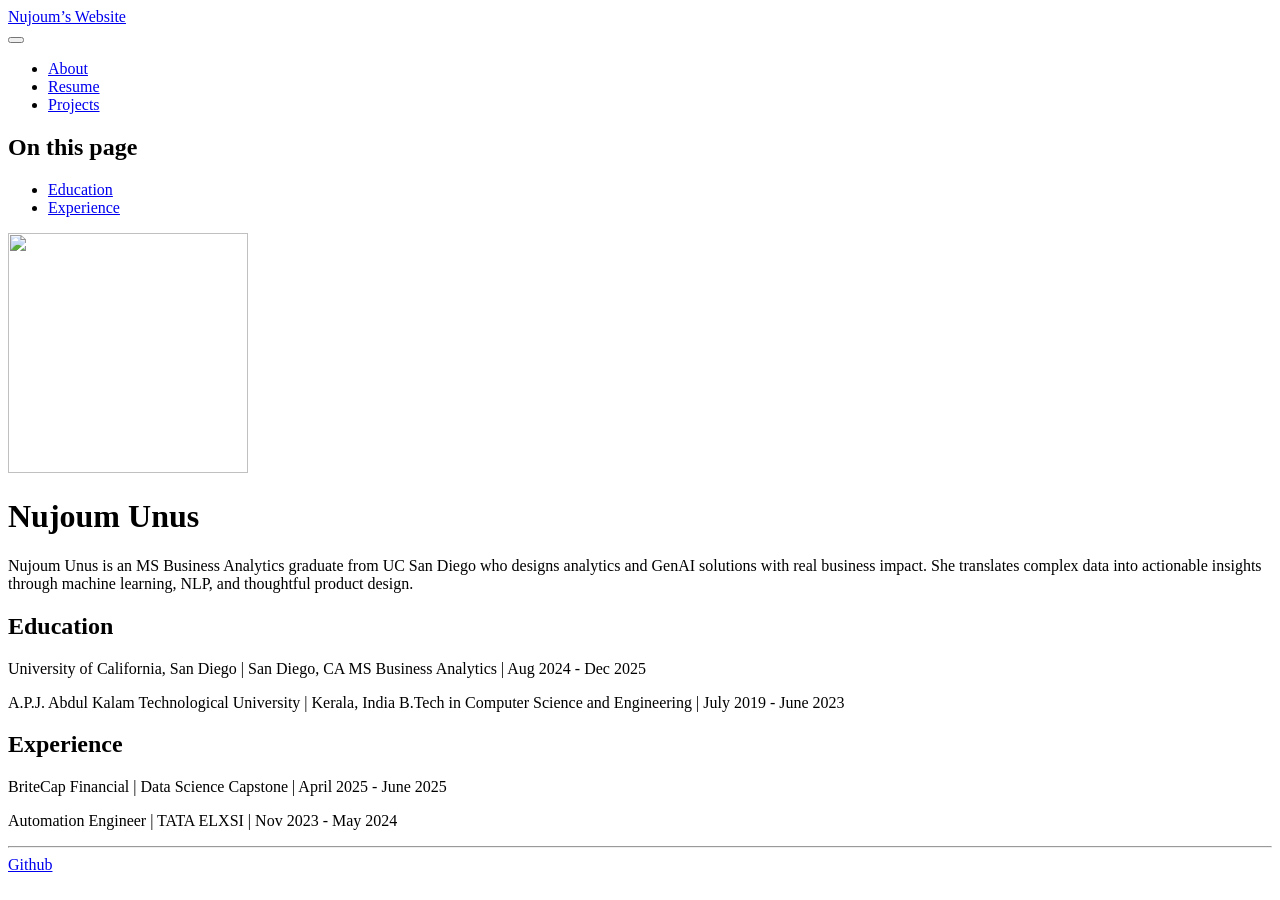
==== docs/index.html @ 7fea79da "push" ====
<!DOCTYPE html>
<html xmlns="http://www.w3.org/1999/xhtml" lang="en" xml:lang="en"><head>

<meta charset="utf-8">
<meta name="generator" content="quarto-1.6.43">

<meta name="viewport" content="width=device-width, initial-scale=1.0, user-scalable=yes">


<title>Nujoum Unus – Nujoum’s Website</title>
<style>
code{white-space: pre-wrap;}
span.smallcaps{font-variant: small-caps;}
div.columns{display: flex; gap: min(4vw, 1.5em);}
div.column{flex: auto; overflow-x: auto;}
div.hanging-indent{margin-left: 1.5em; text-indent: -1.5em;}
ul.task-list{list-style: none;}
ul.task-list li input[type="checkbox"] {
  width: 0.8em;
  margin: 0 0.8em 0.2em -1em; /* quarto-specific, see https://github.com/quarto-dev/quarto-cli/issues/4556 */ 
  vertical-align: middle;
}
</style>


<script src="site_libs/quarto-nav/quarto-nav.js"></script>
<script src="site_libs/quarto-nav/headroom.min.js"></script>
<script src="site_libs/clipboard/clipboard.min.js"></script>
<script src="site_libs/quarto-search/autocomplete.umd.js"></script>
<script src="site_libs/quarto-search/fuse.min.js"></script>
<script src="site_libs/quarto-search/quarto-search.js"></script>
<meta name="quarto:offset" content="./">
<script src="site_libs/quarto-html/quarto.js"></script>
<script src="site_libs/quarto-html/popper.min.js"></script>
<script src="site_libs/quarto-html/tippy.umd.min.js"></script>
<link href="site_libs/quarto-html/tippy.css" rel="stylesheet">
<link href="site_libs/quarto-html/quarto-syntax-highlighting-d4d76bf8491c20bad77d141916dc28e1.css" rel="stylesheet" id="quarto-text-highlighting-styles">
<script src="site_libs/bootstrap/bootstrap.min.js"></script>
<link href="site_libs/bootstrap/bootstrap-icons.css" rel="stylesheet">
<link href="site_libs/bootstrap/bootstrap-6bd9cfa162949bde0a231f530c97869d.min.css" rel="stylesheet" append-hash="true" id="quarto-bootstrap" data-mode="light">
<script id="quarto-search-options" type="application/json">{
  "location": "navbar",
  "copy-button": false,
  "collapse-after": 3,
  "panel-placement": "end",
  "type": "overlay",
  "limit": 50,
  "keyboard-shortcut": [
    "f",
    "/",
    "s"
  ],
  "show-item-context": false,
  "language": {
    "search-no-results-text": "No results",
    "search-matching-documents-text": "matching documents",
    "search-copy-link-title": "Copy link to search",
    "search-hide-matches-text": "Hide additional matches",
    "search-more-match-text": "more match in this document",
    "search-more-matches-text": "more matches in this document",
    "search-clear-button-title": "Clear",
    "search-text-placeholder": "",
    "search-detached-cancel-button-title": "Cancel",
    "search-submit-button-title": "Submit",
    "search-label": "Search"
  }
}</script>


<link rel="stylesheet" href="styles.css">
</head>

<body class="nav-fixed">

<div id="quarto-search-results"></div>
  <header id="quarto-header" class="headroom fixed-top">
    <nav class="navbar navbar-expand-lg " data-bs-theme="dark">
      <div class="navbar-container container-fluid">
      <div class="navbar-brand-container mx-auto">
    <a class="navbar-brand" href="./index.html">
    <span class="navbar-title">Nujoum’s Website</span>
    </a>
  </div>
            <div id="quarto-search" class="" title="Search"></div>
          <button class="navbar-toggler" type="button" data-bs-toggle="collapse" data-bs-target="#navbarCollapse" aria-controls="navbarCollapse" role="menu" aria-expanded="false" aria-label="Toggle navigation" onclick="if (window.quartoToggleHeadroom) { window.quartoToggleHeadroom(); }">
  <span class="navbar-toggler-icon"></span>
</button>
          <div class="collapse navbar-collapse" id="navbarCollapse">
            <ul class="navbar-nav navbar-nav-scroll me-auto">
  <li class="nav-item">
    <a class="nav-link active" href="./index.html" aria-current="page"> 
<span class="menu-text">About</span></a>
  </li>  
  <li class="nav-item">
    <a class="nav-link" href="./resume.html"> 
<span class="menu-text">Resume</span></a>
  </li>  
  <li class="nav-item">
    <a class="nav-link" href="./projects.html"> 
<span class="menu-text">Projects</span></a>
  </li>  
</ul>
          </div> <!-- /navcollapse -->
            <div class="quarto-navbar-tools">
</div>
      </div> <!-- /container-fluid -->
    </nav>
</header>
<!-- content -->
<div id="quarto-content" class="quarto-container page-columns page-rows-contents page-layout-article page-navbar">
<!-- sidebar -->
<!-- margin-sidebar -->
    <div id="quarto-margin-sidebar" class="sidebar margin-sidebar">
        <nav id="TOC" role="doc-toc" class="toc-active">
    <h2 id="toc-title">On this page</h2>
  <ul>
  <li><a href="#education" id="toc-education" class="nav-link active" data-scroll-target="#education">Education</a></li>
  <li><a href="#experience" id="toc-experience" class="nav-link" data-scroll-target="#experience">Experience</a></li>
  </ul>
</nav>
    </div>
<!-- main -->
<div class="quarto-about-jolla">
  <img src="images/Nujoum Unus.jpg" class="about-image
  round " style="height: 15em; width: 15em;">
 <header id="title-block-header" class="quarto-title-block default">
<div class="quarto-title">
<h1 class="title">Nujoum Unus</h1>
</div>
<div class="quarto-title-meta">
  </div>
</header><main class="content" id="quarto-document-content">

<p>Nujoum Unus is an MS Business Analytics graduate from UC San Diego who designs analytics and GenAI solutions with real business impact. She translates complex data into actionable insights through machine learning, NLP, and thoughtful product design.</p>
<section id="education" class="level2">
<h2 data-anchor-id="education">Education</h2>
<p>University of California, San Diego | San Diego, CA MS Business Analytics | Aug 2024 - Dec 2025</p>
<p>A.P.J. Abdul Kalam Technological University | Kerala, India B.Tech in Computer Science and Engineering | July 2019 - June 2023</p>
</section>
<section id="experience" class="level2">
<h2 data-anchor-id="experience">Experience</h2>
<p>BriteCap Financial | Data Science Capstone | April 2025 - June 2025</p>
<p>Automation Engineer | TATA ELXSI | Nov 2023 - May 2024</p>


</section>
</main> 
  <hr class="about-sep">
   <div class="about-links">
  <a href="https://github.com/Nujoum" class="about-link" rel="" target="">
    <i class="bi bi-github"></i>
     <span class="about-link-text">Github</span>
  </a>
  <a href="mailto:nujoumunus@gmail.com" class="about-link" rel="" target="">
    <i class="bi bi-envelope"></i>
     <span class="about-link-text"></span>
  </a>
  <a href="https://www.linkedin.com/in/nujoum-unus/" class="about-link" rel="" target="">
    <i class="bi bi-linkedin"></i>
     <span class="about-link-text"></span>
  </a>
</div>
</div>
 <!-- /main -->
<script id="quarto-html-after-body" type="application/javascript">
window.document.addEventListener("DOMContentLoaded", function (event) {
  const toggleBodyColorMode = (bsSheetEl) => {
    const mode = bsSheetEl.getAttribute("data-mode");
    const bodyEl = window.document.querySelector("body");
    if (mode === "dark") {
      bodyEl.classList.add("quarto-dark");
      bodyEl.classList.remove("quarto-light");
    } else {
      bodyEl.classList.add("quarto-light");
      bodyEl.classList.remove("quarto-dark");
    }
  }
  const toggleBodyColorPrimary = () => {
    const bsSheetEl = window.document.querySelector("link#quarto-bootstrap");
    if (bsSheetEl) {
      toggleBodyColorMode(bsSheetEl);
    }
  }
  toggleBodyColorPrimary();  
  const isCodeAnnotation = (el) => {
    for (const clz of el.classList) {
      if (clz.startsWith('code-annotation-')) {                     
        return true;
      }
    }
    return false;
  }
  const onCopySuccess = function(e) {
    // button target
    const button = e.trigger;
    // don't keep focus
    button.blur();
    // flash "checked"
    button.classList.add('code-copy-button-checked');
    var currentTitle = button.getAttribute("title");
    button.setAttribute("title", "Copied!");
    let tooltip;
    if (window.bootstrap) {
      button.setAttribute("data-bs-toggle", "tooltip");
      button.setAttribute("data-bs-placement", "left");
      button.setAttribute("data-bs-title", "Copied!");
      tooltip = new bootstrap.Tooltip(button, 
        { trigger: "manual", 
          customClass: "code-copy-button-tooltip",
          offset: [0, -8]});
      tooltip.show();    
    }
    setTimeout(function() {
      if (tooltip) {
        tooltip.hide();
        button.removeAttribute("data-bs-title");
        button.removeAttribute("data-bs-toggle");
        button.removeAttribute("data-bs-placement");
      }
      button.setAttribute("title", currentTitle);
      button.classList.remove('code-copy-button-checked');
    }, 1000);
    // clear code selection
    e.clearSelection();
  }
  const getTextToCopy = function(trigger) {
      const codeEl = trigger.previousElementSibling.cloneNode(true);
      for (const childEl of codeEl.children) {
        if (isCodeAnnotation(childEl)) {
          childEl.remove();
        }
      }
      return codeEl.innerText;
  }
  const clipboard = new window.ClipboardJS('.code-copy-button:not([data-in-quarto-modal])', {
    text: getTextToCopy
  });
  clipboard.on('success', onCopySuccess);
  if (window.document.getElementById('quarto-embedded-source-code-modal')) {
    const clipboardModal = new window.ClipboardJS('.code-copy-button[data-in-quarto-modal]', {
      text: getTextToCopy,
      container: window.document.getElementById('quarto-embedded-source-code-modal')
    });
    clipboardModal.on('success', onCopySuccess);
  }
    var localhostRegex = new RegExp(/^(?:http|https):\/\/localhost\:?[0-9]*\//);
    var mailtoRegex = new RegExp(/^mailto:/);
      var filterRegex = new RegExp('/' + window.location.host + '/');
    var isInternal = (href) => {
        return filterRegex.test(href) || localhostRegex.test(href) || mailtoRegex.test(href);
    }
    // Inspect non-navigation links and adorn them if external
 	var links = window.document.querySelectorAll('a[href]:not(.nav-link):not(.navbar-brand):not(.toc-action):not(.sidebar-link):not(.sidebar-item-toggle):not(.pagination-link):not(.no-external):not([aria-hidden]):not(.dropdown-item):not(.quarto-navigation-tool):not(.about-link)');
    for (var i=0; i<links.length; i++) {
      const link = links[i];
      if (!isInternal(link.href)) {
        // undo the damage that might have been done by quarto-nav.js in the case of
        // links that we want to consider external
        if (link.dataset.originalHref !== undefined) {
          link.href = link.dataset.originalHref;
        }
      }
    }
  function tippyHover(el, contentFn, onTriggerFn, onUntriggerFn) {
    const config = {
      allowHTML: true,
      maxWidth: 500,
      delay: 100,
      arrow: false,
      appendTo: function(el) {
          return el.parentElement;
      },
      interactive: true,
      interactiveBorder: 10,
      theme: 'quarto',
      placement: 'bottom-start',
    };
    if (contentFn) {
      config.content = contentFn;
    }
    if (onTriggerFn) {
      config.onTrigger = onTriggerFn;
    }
    if (onUntriggerFn) {
      config.onUntrigger = onUntriggerFn;
    }
    window.tippy(el, config); 
  }
  const noterefs = window.document.querySelectorAll('a[role="doc-noteref"]');
  for (var i=0; i<noterefs.length; i++) {
    const ref = noterefs[i];
    tippyHover(ref, function() {
      // use id or data attribute instead here
      let href = ref.getAttribute('data-footnote-href') || ref.getAttribute('href');
      try { href = new URL(href).hash; } catch {}
      const id = href.replace(/^#\/?/, "");
      const note = window.document.getElementById(id);
      if (note) {
        return note.innerHTML;
      } else {
        return "";
      }
    });
  }
  const xrefs = window.document.querySelectorAll('a.quarto-xref');
  const processXRef = (id, note) => {
    // Strip column container classes
    const stripColumnClz = (el) => {
      el.classList.remove("page-full", "page-columns");
      if (el.children) {
        for (const child of el.children) {
          stripColumnClz(child);
        }
      }
    }
    stripColumnClz(note)
    if (id === null || id.startsWith('sec-')) {
      // Special case sections, only their first couple elements
      const container = document.createElement("div");
      if (note.children && note.children.length > 2) {
        container.appendChild(note.children[0].cloneNode(true));
        for (let i = 1; i < note.children.length; i++) {
          const child = note.children[i];
          if (child.tagName === "P" && child.innerText === "") {
            continue;
          } else {
            container.appendChild(child.cloneNode(true));
            break;
          }
        }
        if (window.Quarto?.typesetMath) {
          window.Quarto.typesetMath(container);
        }
        return container.innerHTML
      } else {
        if (window.Quarto?.typesetMath) {
          window.Quarto.typesetMath(note);
        }
        return note.innerHTML;
      }
    } else {
      // Remove any anchor links if they are present
      const anchorLink = note.querySelector('a.anchorjs-link');
      if (anchorLink) {
        anchorLink.remove();
      }
      if (window.Quarto?.typesetMath) {
        window.Quarto.typesetMath(note);
      }
      if (note.classList.contains("callout")) {
        return note.outerHTML;
      } else {
        return note.innerHTML;
      }
    }
  }
  for (var i=0; i<xrefs.length; i++) {
    const xref = xrefs[i];
    tippyHover(xref, undefined, function(instance) {
      instance.disable();
      let url = xref.getAttribute('href');
      let hash = undefined; 
      if (url.startsWith('#')) {
        hash = url;
      } else {
        try { hash = new URL(url).hash; } catch {}
      }
      if (hash) {
        const id = hash.replace(/^#\/?/, "");
        const note = window.document.getElementById(id);
        if (note !== null) {
          try {
            const html = processXRef(id, note.cloneNode(true));
            instance.setContent(html);
          } finally {
            instance.enable();
            instance.show();
          }
        } else {
          // See if we can fetch this
          fetch(url.split('#')[0])
          .then(res => res.text())
          .then(html => {
            const parser = new DOMParser();
            const htmlDoc = parser.parseFromString(html, "text/html");
            const note = htmlDoc.getElementById(id);
            if (note !== null) {
              const html = processXRef(id, note);
              instance.setContent(html);
            } 
          }).finally(() => {
            instance.enable();
            instance.show();
          });
        }
      } else {
        // See if we can fetch a full url (with no hash to target)
        // This is a special case and we should probably do some content thinning / targeting
        fetch(url)
        .then(res => res.text())
        .then(html => {
          const parser = new DOMParser();
          const htmlDoc = parser.parseFromString(html, "text/html");
          const note = htmlDoc.querySelector('main.content');
          if (note !== null) {
            // This should only happen for chapter cross references
            // (since there is no id in the URL)
            // remove the first header
            if (note.children.length > 0 && note.children[0].tagName === "HEADER") {
              note.children[0].remove();
            }
            const html = processXRef(null, note);
            instance.setContent(html);
          } 
        }).finally(() => {
          instance.enable();
          instance.show();
        });
      }
    }, function(instance) {
    });
  }
      let selectedAnnoteEl;
      const selectorForAnnotation = ( cell, annotation) => {
        let cellAttr = 'data-code-cell="' + cell + '"';
        let lineAttr = 'data-code-annotation="' +  annotation + '"';
        const selector = 'span[' + cellAttr + '][' + lineAttr + ']';
        return selector;
      }
      const selectCodeLines = (annoteEl) => {
        const doc = window.document;
        const targetCell = annoteEl.getAttribute("data-target-cell");
        const targetAnnotation = annoteEl.getAttribute("data-target-annotation");
        const annoteSpan = window.document.querySelector(selectorForAnnotation(targetCell, targetAnnotation));
        const lines = annoteSpan.getAttribute("data-code-lines").split(",");
        const lineIds = lines.map((line) => {
          return targetCell + "-" + line;
        })
        let top = null;
        let height = null;
        let parent = null;
        if (lineIds.length > 0) {
            //compute the position of the single el (top and bottom and make a div)
            const el = window.document.getElementById(lineIds[0]);
            top = el.offsetTop;
            height = el.offsetHeight;
            parent = el.parentElement.parentElement;
          if (lineIds.length > 1) {
            const lastEl = window.document.getElementById(lineIds[lineIds.length - 1]);
            const bottom = lastEl.offsetTop + lastEl.offsetHeight;
            height = bottom - top;
          }
          if (top !== null && height !== null && parent !== null) {
            // cook up a div (if necessary) and position it 
            let div = window.document.getElementById("code-annotation-line-highlight");
            if (div === null) {
              div = window.document.createElement("div");
              div.setAttribute("id", "code-annotation-line-highlight");
              div.style.position = 'absolute';
              parent.appendChild(div);
            }
            div.style.top = top - 2 + "px";
            div.style.height = height + 4 + "px";
            div.style.left = 0;
            let gutterDiv = window.document.getElementById("code-annotation-line-highlight-gutter");
            if (gutterDiv === null) {
              gutterDiv = window.document.createElement("div");
              gutterDiv.setAttribute("id", "code-annotation-line-highlight-gutter");
              gutterDiv.style.position = 'absolute';
              const codeCell = window.document.getElementById(targetCell);
              const gutter = codeCell.querySelector('.code-annotation-gutter');
              gutter.appendChild(gutterDiv);
            }
            gutterDiv.style.top = top - 2 + "px";
            gutterDiv.style.height = height + 4 + "px";
          }
          selectedAnnoteEl = annoteEl;
        }
      };
      const unselectCodeLines = () => {
        const elementsIds = ["code-annotation-line-highlight", "code-annotation-line-highlight-gutter"];
        elementsIds.forEach((elId) => {
          const div = window.document.getElementById(elId);
          if (div) {
            div.remove();
          }
        });
        selectedAnnoteEl = undefined;
      };
        // Handle positioning of the toggle
    window.addEventListener(
      "resize",
      throttle(() => {
        elRect = undefined;
        if (selectedAnnoteEl) {
          selectCodeLines(selectedAnnoteEl);
        }
      }, 10)
    );
    function throttle(fn, ms) {
    let throttle = false;
    let timer;
      return (...args) => {
        if(!throttle) { // first call gets through
            fn.apply(this, args);
            throttle = true;
        } else { // all the others get throttled
            if(timer) clearTimeout(timer); // cancel #2
            timer = setTimeout(() => {
              fn.apply(this, args);
              timer = throttle = false;
            }, ms);
        }
      };
    }
      // Attach click handler to the DT
      const annoteDls = window.document.querySelectorAll('dt[data-target-cell]');
      for (const annoteDlNode of annoteDls) {
        annoteDlNode.addEventListener('click', (event) => {
          const clickedEl = event.target;
          if (clickedEl !== selectedAnnoteEl) {
            unselectCodeLines();
            const activeEl = window.document.querySelector('dt[data-target-cell].code-annotation-active');
            if (activeEl) {
              activeEl.classList.remove('code-annotation-active');
            }
            selectCodeLines(clickedEl);
            clickedEl.classList.add('code-annotation-active');
          } else {
            // Unselect the line
            unselectCodeLines();
            clickedEl.classList.remove('code-annotation-active');
          }
        });
      }
  const findCites = (el) => {
    const parentEl = el.parentElement;
    if (parentEl) {
      const cites = parentEl.dataset.cites;
      if (cites) {
        return {
          el,
          cites: cites.split(' ')
        };
      } else {
        return findCites(el.parentElement)
      }
    } else {
      return undefined;
    }
  };
  var bibliorefs = window.document.querySelectorAll('a[role="doc-biblioref"]');
  for (var i=0; i<bibliorefs.length; i++) {
    const ref = bibliorefs[i];
    const citeInfo = findCites(ref);
    if (citeInfo) {
      tippyHover(citeInfo.el, function() {
        var popup = window.document.createElement('div');
        citeInfo.cites.forEach(function(cite) {
          var citeDiv = window.document.createElement('div');
          citeDiv.classList.add('hanging-indent');
          citeDiv.classList.add('csl-entry');
          var biblioDiv = window.document.getElementById('ref-' + cite);
          if (biblioDiv) {
            citeDiv.innerHTML = biblioDiv.innerHTML;
          }
          popup.appendChild(citeDiv);
        });
        return popup.innerHTML;
      });
    }
  }
});
</script>
</div> <!-- /content -->




</body></html>
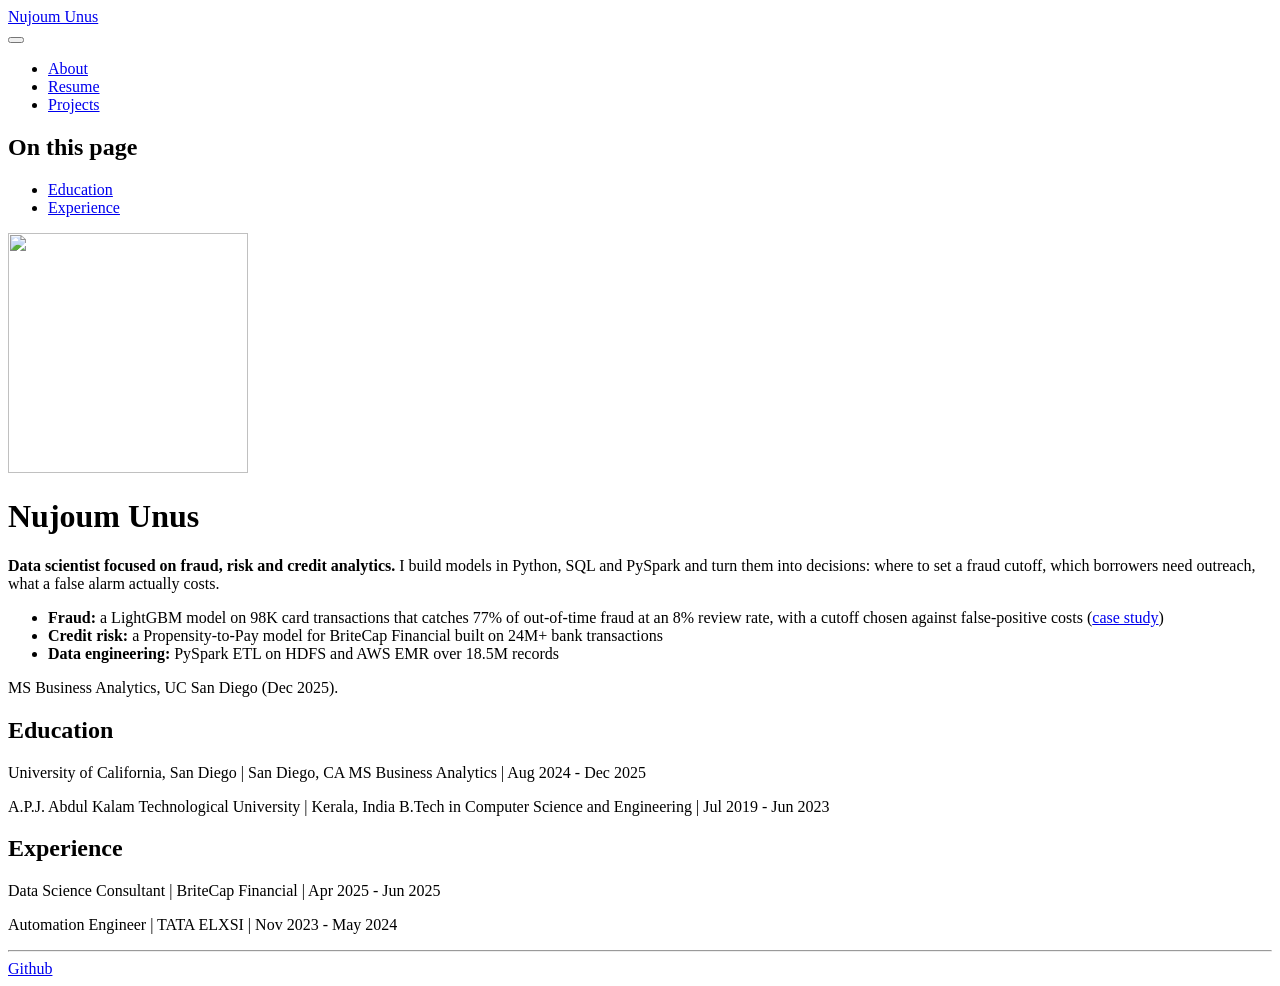
==== commit 9c324c52: "Feature fraud case study, refocus homepage on fraud and risk analytics, update resume" ====
--- a/docs/index.html
+++ b/docs/index.html
@@ -7,7 +7,7 @@
 <meta name="viewport" content="width=device-width, initial-scale=1.0, user-scalable=yes">
 
 
-<title>Nujoum Unus – Nujoum’s Website</title>
+<title>Nujoum Unus</title>
 <style>
 code{white-space: pre-wrap;}
 span.smallcaps{font-variant: small-caps;}
@@ -78,7 +78,7 @@
       <div class="navbar-container container-fluid">
       <div class="navbar-brand-container mx-auto">
     <a class="navbar-brand" href="./index.html">
-    <span class="navbar-title">Nujoum’s Website</span>
+    <span class="navbar-title">Nujoum Unus</span>
     </a>
   </div>
             <div id="quarto-search" class="" title="Search"></div>
@@ -131,15 +131,21 @@
   </div>
 </header><main class="content" id="quarto-document-content">
 
-<p>Nujoum Unus is an MS Business Analytics graduate from UC San Diego who designs analytics and GenAI solutions with real business impact. She translates complex data into actionable insights through machine learning, NLP, and thoughtful product design.</p>
+<p><strong>Data scientist focused on fraud, risk and credit analytics.</strong> I build models in Python, SQL and PySpark and turn them into decisions: where to set a fraud cutoff, which borrowers need outreach, what a false alarm actually costs.</p>
+<ul>
+<li><strong>Fraud:</strong> a LightGBM model on 98K card transactions that catches 77% of out-of-time fraud at an 8% review rate, with a cutoff chosen against false-positive costs (<a href="./projects/featured/card-fraud/index.html">case study</a>)</li>
+<li><strong>Credit risk:</strong> a Propensity-to-Pay model for BriteCap Financial built on 24M+ bank transactions</li>
+<li><strong>Data engineering:</strong> PySpark ETL on HDFS and AWS EMR over 18.5M records</li>
+</ul>
+<p>MS Business Analytics, UC San Diego (Dec 2025).</p>
 <section id="education" class="level2">
 <h2 data-anchor-id="education">Education</h2>
 <p>University of California, San Diego | San Diego, CA MS Business Analytics | Aug 2024 - Dec 2025</p>
-<p>A.P.J. Abdul Kalam Technological University | Kerala, India B.Tech in Computer Science and Engineering | July 2019 - June 2023</p>
+<p>A.P.J. Abdul Kalam Technological University | Kerala, India B.Tech in Computer Science and Engineering | Jul 2019 - Jun 2023</p>
 </section>
 <section id="experience" class="level2">
 <h2 data-anchor-id="experience">Experience</h2>
-<p>BriteCap Financial | Data Science Capstone | April 2025 - June 2025</p>
+<p>Data Science Consultant | BriteCap Financial | Apr 2025 - Jun 2025</p>
 <p>Automation Engineer | TATA ELXSI | Nov 2023 - May 2024</p>
 
 
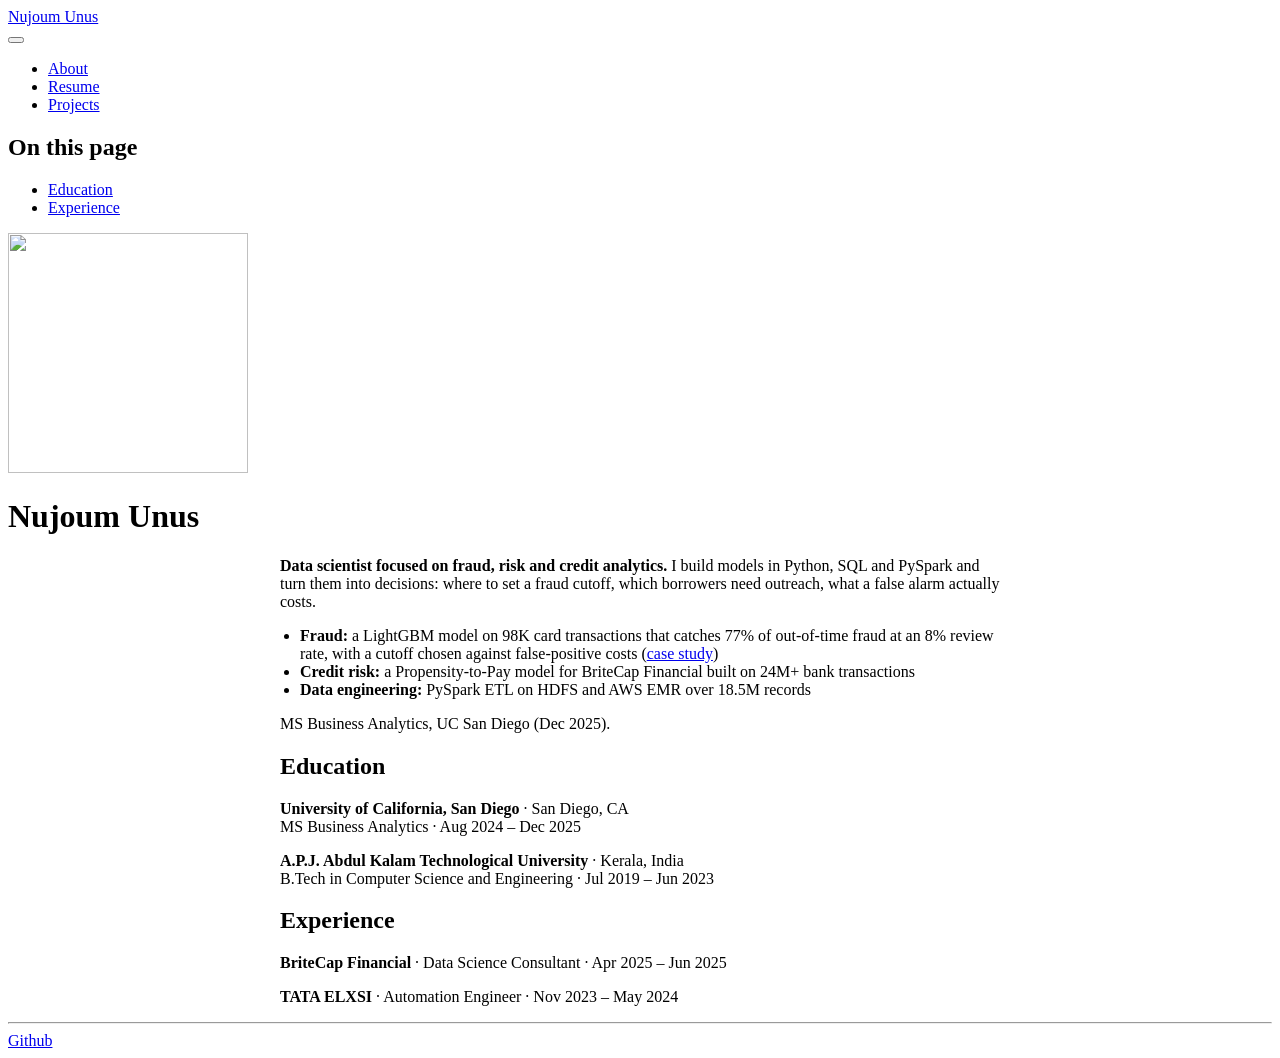
==== commit 0b27f162: "Left-align homepage text and bullets; tidy education and experience lines" ====
--- a/docs/index.html
+++ b/docs/index.html
@@ -140,13 +140,15 @@
 <p>MS Business Analytics, UC San Diego (Dec 2025).</p>
 <section id="education" class="level2">
 <h2 data-anchor-id="education">Education</h2>
-<p>University of California, San Diego | San Diego, CA MS Business Analytics | Aug 2024 - Dec 2025</p>
-<p>A.P.J. Abdul Kalam Technological University | Kerala, India B.Tech in Computer Science and Engineering | Jul 2019 - Jun 2023</p>
+<p><strong>University of California, San Diego</strong> · San Diego, CA<br>
+MS Business Analytics · Aug 2024 – Dec 2025</p>
+<p><strong>A.P.J. Abdul Kalam Technological University</strong> · Kerala, India<br>
+B.Tech in Computer Science and Engineering · Jul 2019 – Jun 2023</p>
 </section>
 <section id="experience" class="level2">
 <h2 data-anchor-id="experience">Experience</h2>
-<p>Data Science Consultant | BriteCap Financial | Apr 2025 - Jun 2025</p>
-<p>Automation Engineer | TATA ELXSI | Nov 2023 - May 2024</p>
+<p><strong>BriteCap Financial</strong> · Data Science Consultant · Apr 2025 – Jun 2025</p>
+<p><strong>TATA ELXSI</strong> · Automation Engineer · Nov 2023 – May 2024</p>
 
 
 </section>
--- a/docs/styles.css
+++ b/docs/styles.css
@@ -0,0 +1,12 @@
+/* css styles */
+
+/* Homepage (jolla template): keep photo and links centered, but left-align the body text and bullets */
+.quarto-about-jolla main.content {
+  text-align: left;
+  max-width: 720px;
+  margin-left: auto;
+  margin-right: auto;
+}
+.quarto-about-jolla main.content ul {
+  padding-left: 1.25rem;
+}
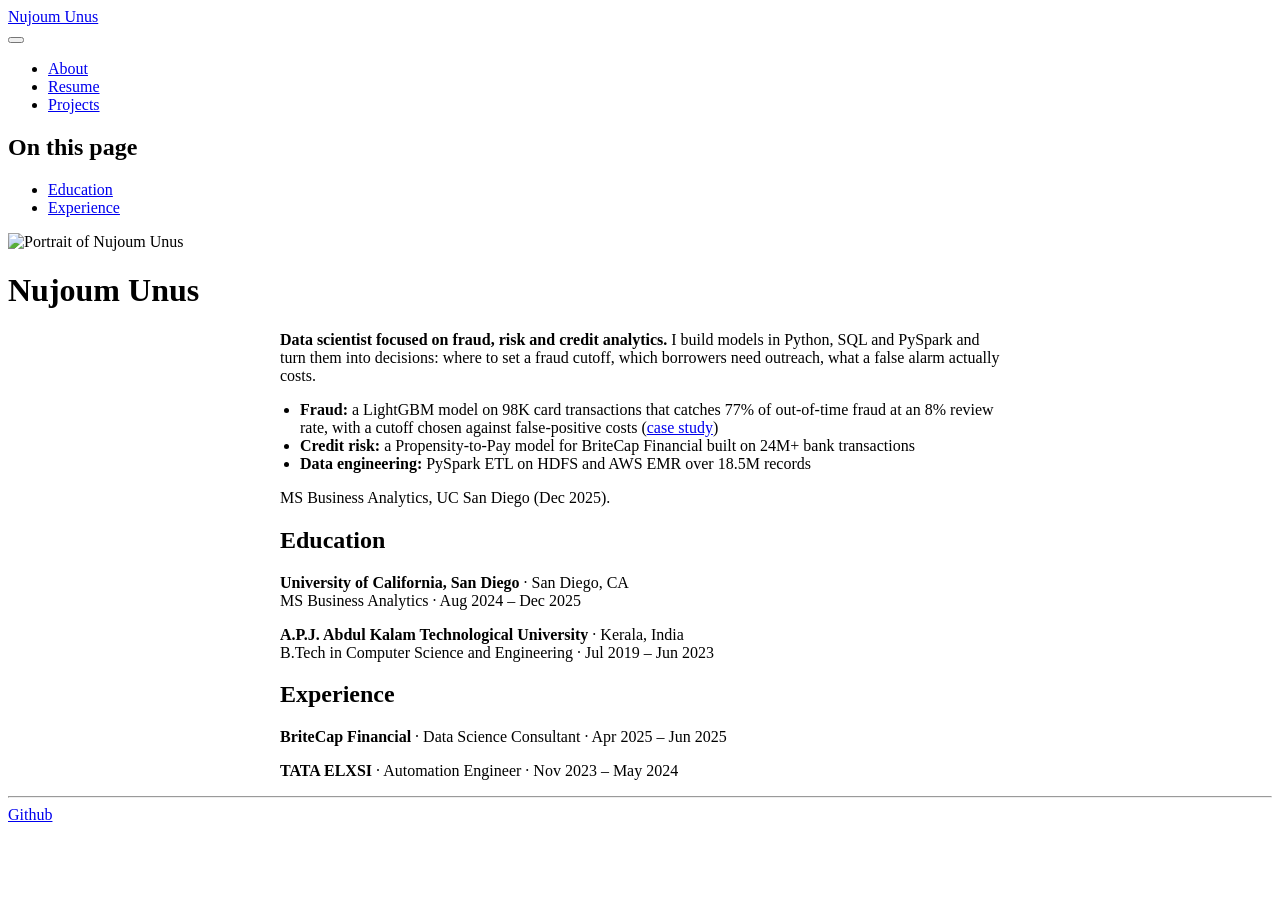
==== commit a855418a: "Accessibility pass (Vercel Web Interface Guidelines): alt text, skip link, theme-color, Title Case h" ====
--- a/docs/index.html
+++ b/docs/index.html
@@ -65,6 +65,7 @@
     "search-label": "Search"
   }
 }</script>
+<meta name="theme-color" content="#ffffff">
 
 
 <link rel="stylesheet" href="styles.css">
@@ -121,7 +122,7 @@
     </div>
 <!-- main -->
 <div class="quarto-about-jolla">
-  <img src="images/Nujoum Unus.jpg" class="about-image
+  <img src="images/Nujoum Unus.jpg" alt="Portrait of Nujoum Unus" class="about-image
   round " style="height: 15em; width: 15em;">
  <header id="title-block-header" class="quarto-title-block default">
 <div class="quarto-title">
@@ -130,6 +131,7 @@
 <div class="quarto-title-meta">
   </div>
 </header><main class="content" id="quarto-document-content">
+<a class="skip-link" href="#quarto-document-content">Skip to main content</a>
 
 <p><strong>Data scientist focused on fraud, risk and credit analytics.</strong> I build models in Python, SQL and PySpark and turn them into decisions: where to set a fraud cutoff, which borrowers need outreach, what a false alarm actually costs.</p>
 <ul>
--- a/docs/styles.css
+++ b/docs/styles.css
@@ -10,3 +10,23 @@
 .quarto-about-jolla main.content ul {
   padding-left: 1.25rem;
 }
+
+/* Skip link: hidden until focused with the keyboard */
+.skip-link {
+  position: absolute;
+  left: 1rem;
+  top: -3rem;
+  z-index: 2000;
+  padding: 0.5rem 0.75rem;
+  background: #ffffff;
+  color: #000000;
+}
+.skip-link:focus-visible {
+  top: 1rem;
+}
+
+/* Avoid widows in headings; keep anchored headings clear of the sticky navbar */
+h1, h2, h3 {
+  text-wrap: balance;
+  scroll-margin-top: 4.5rem;
+}
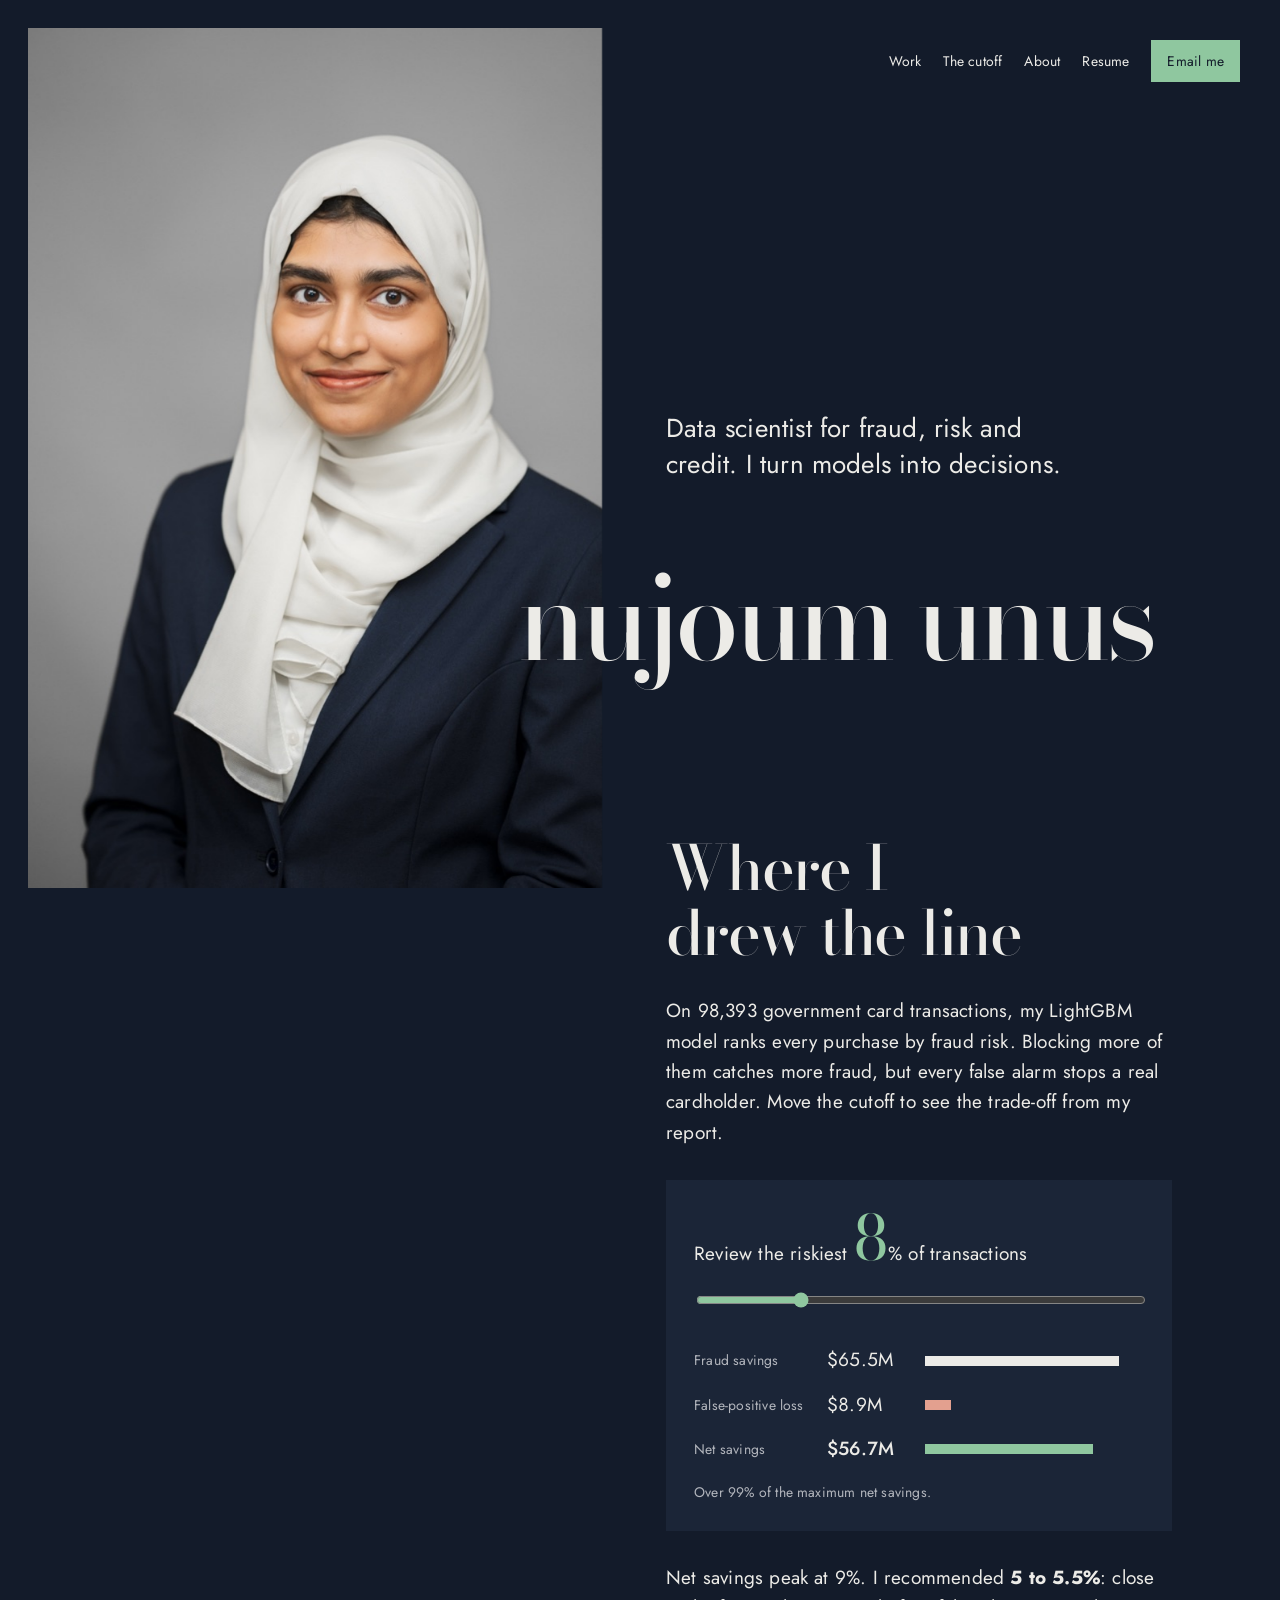
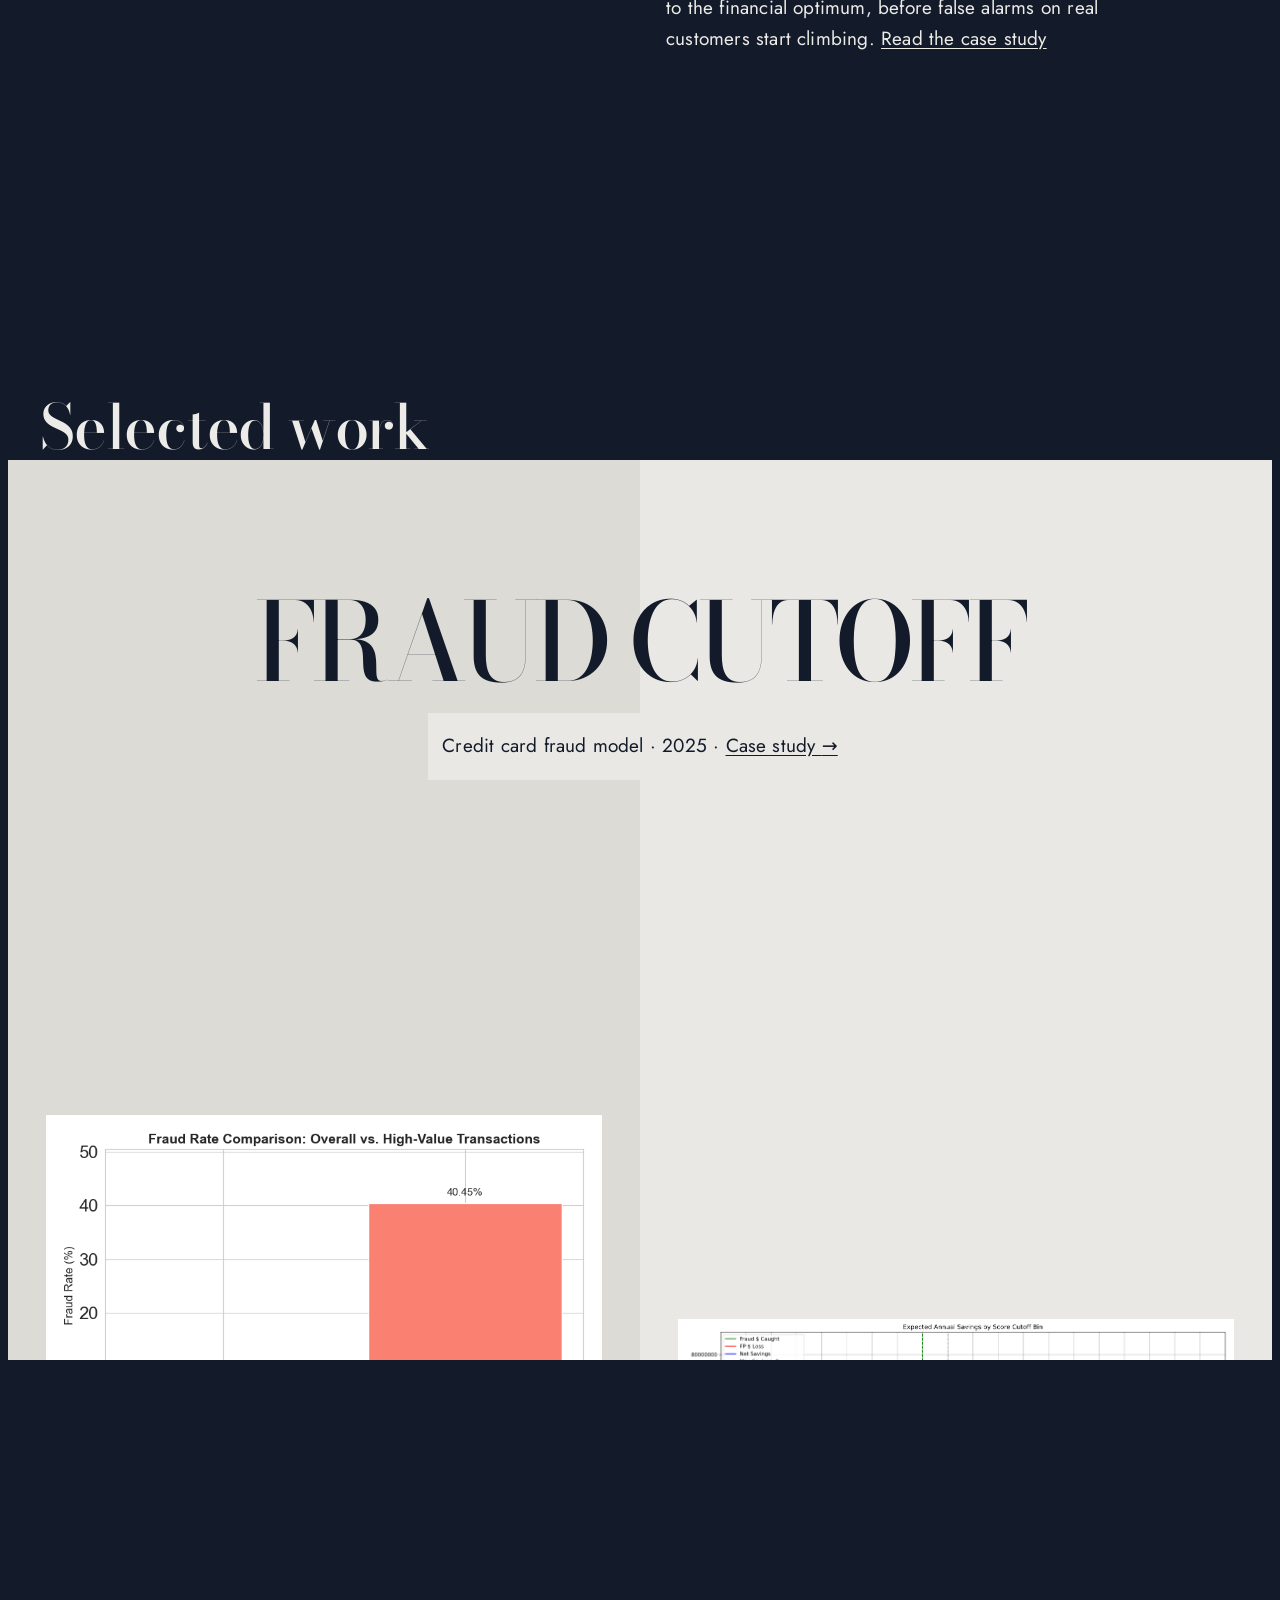
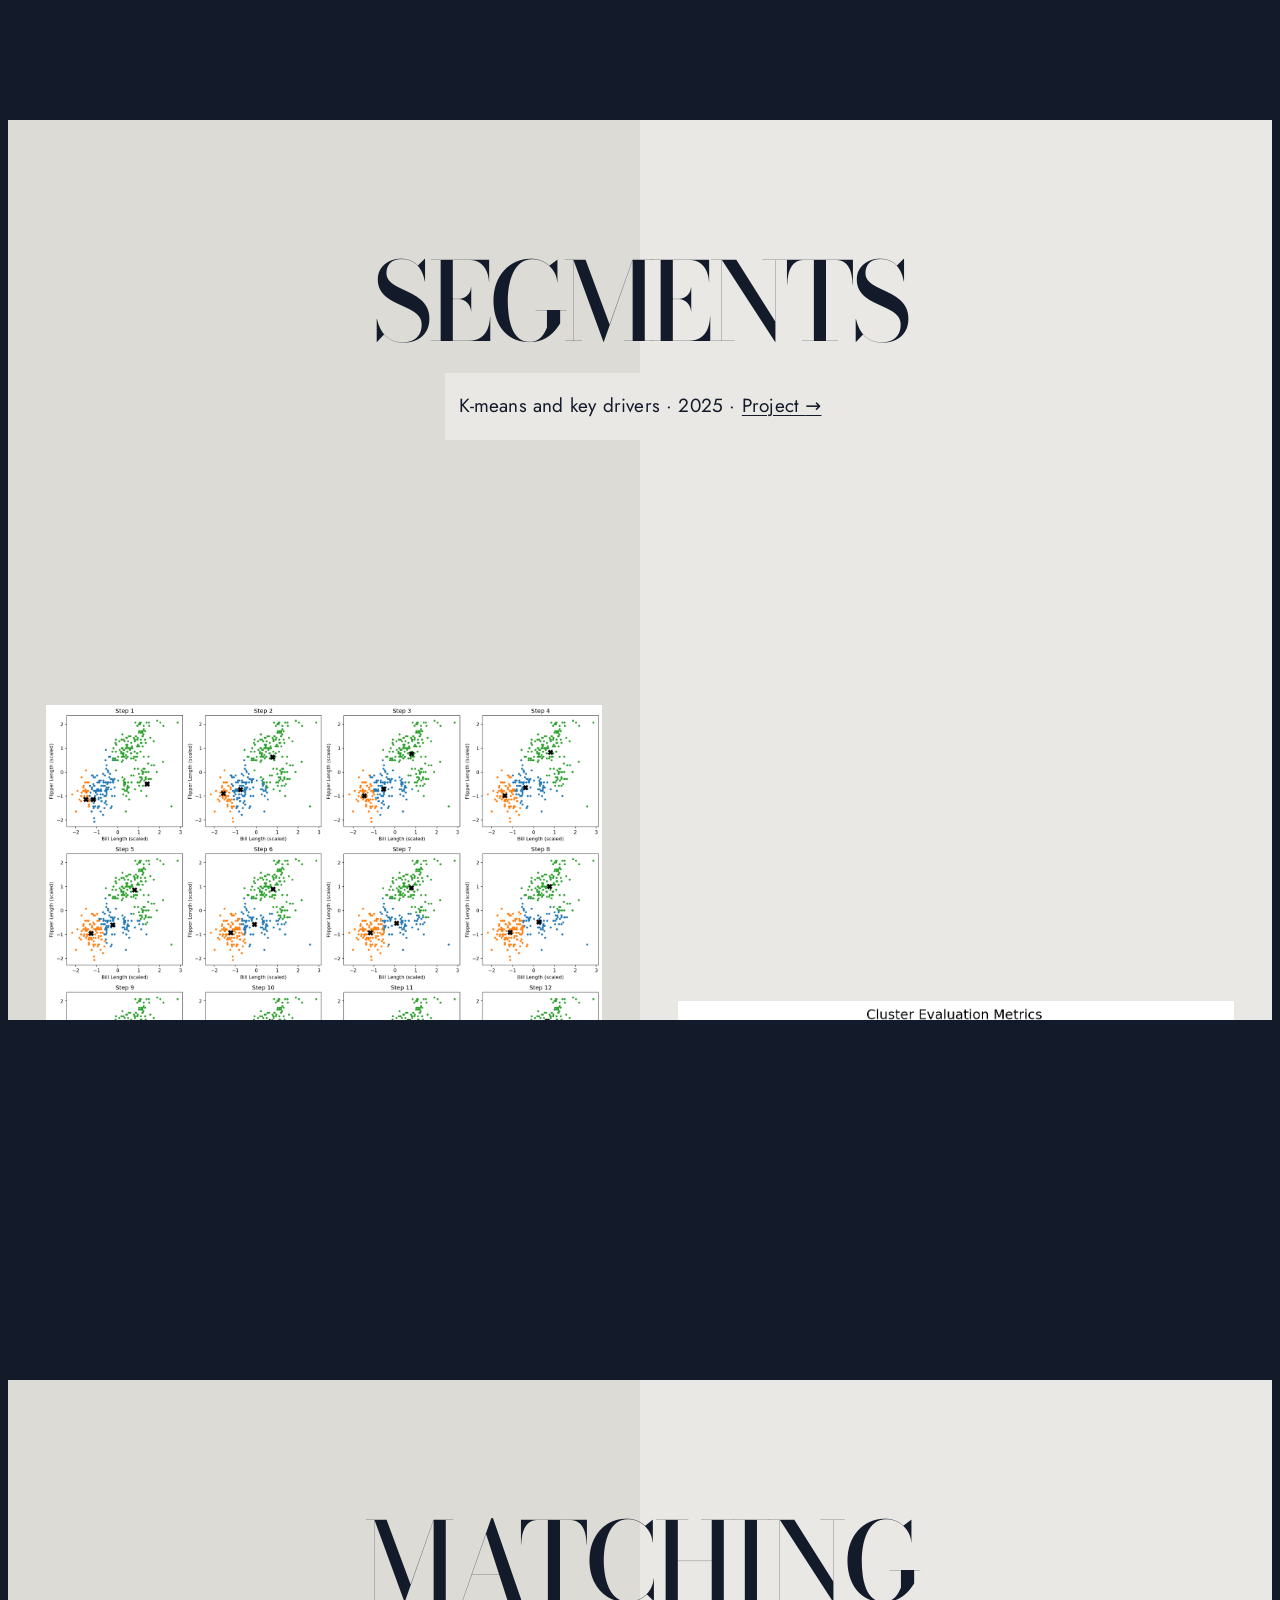
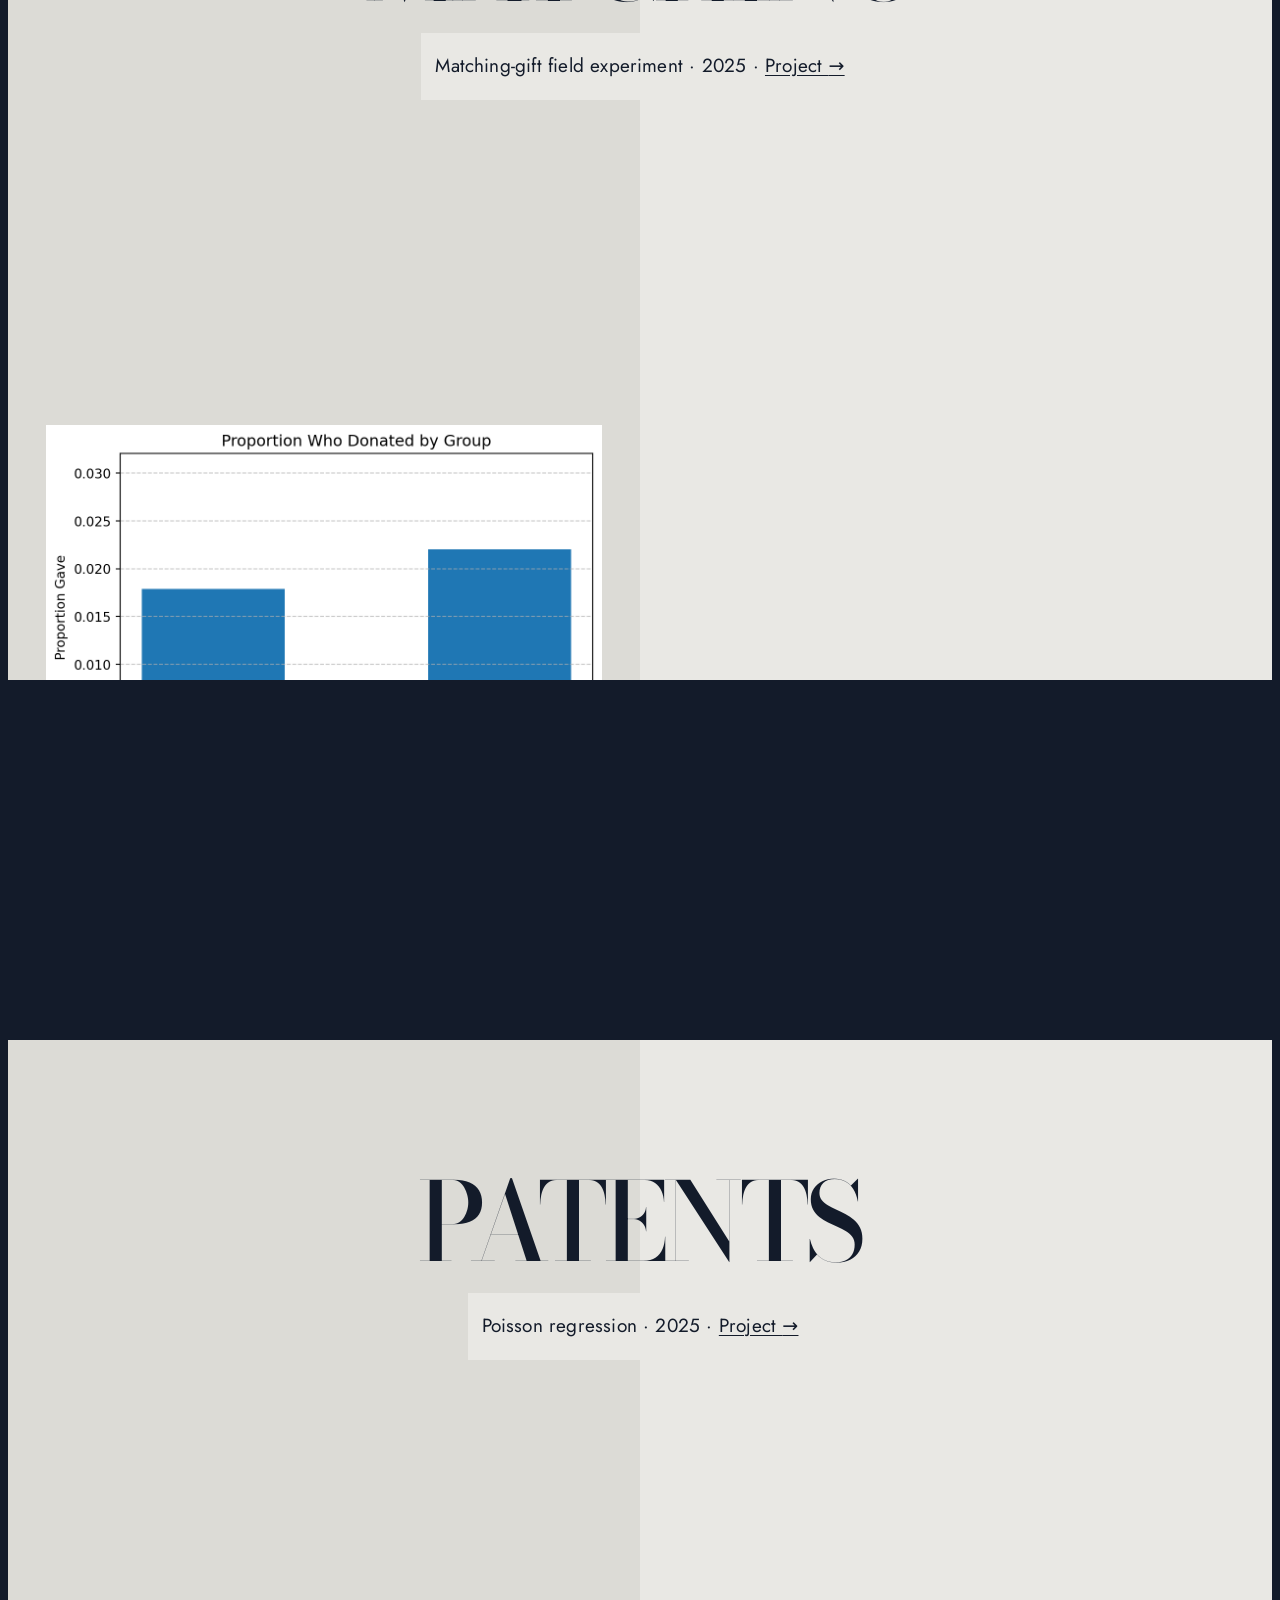
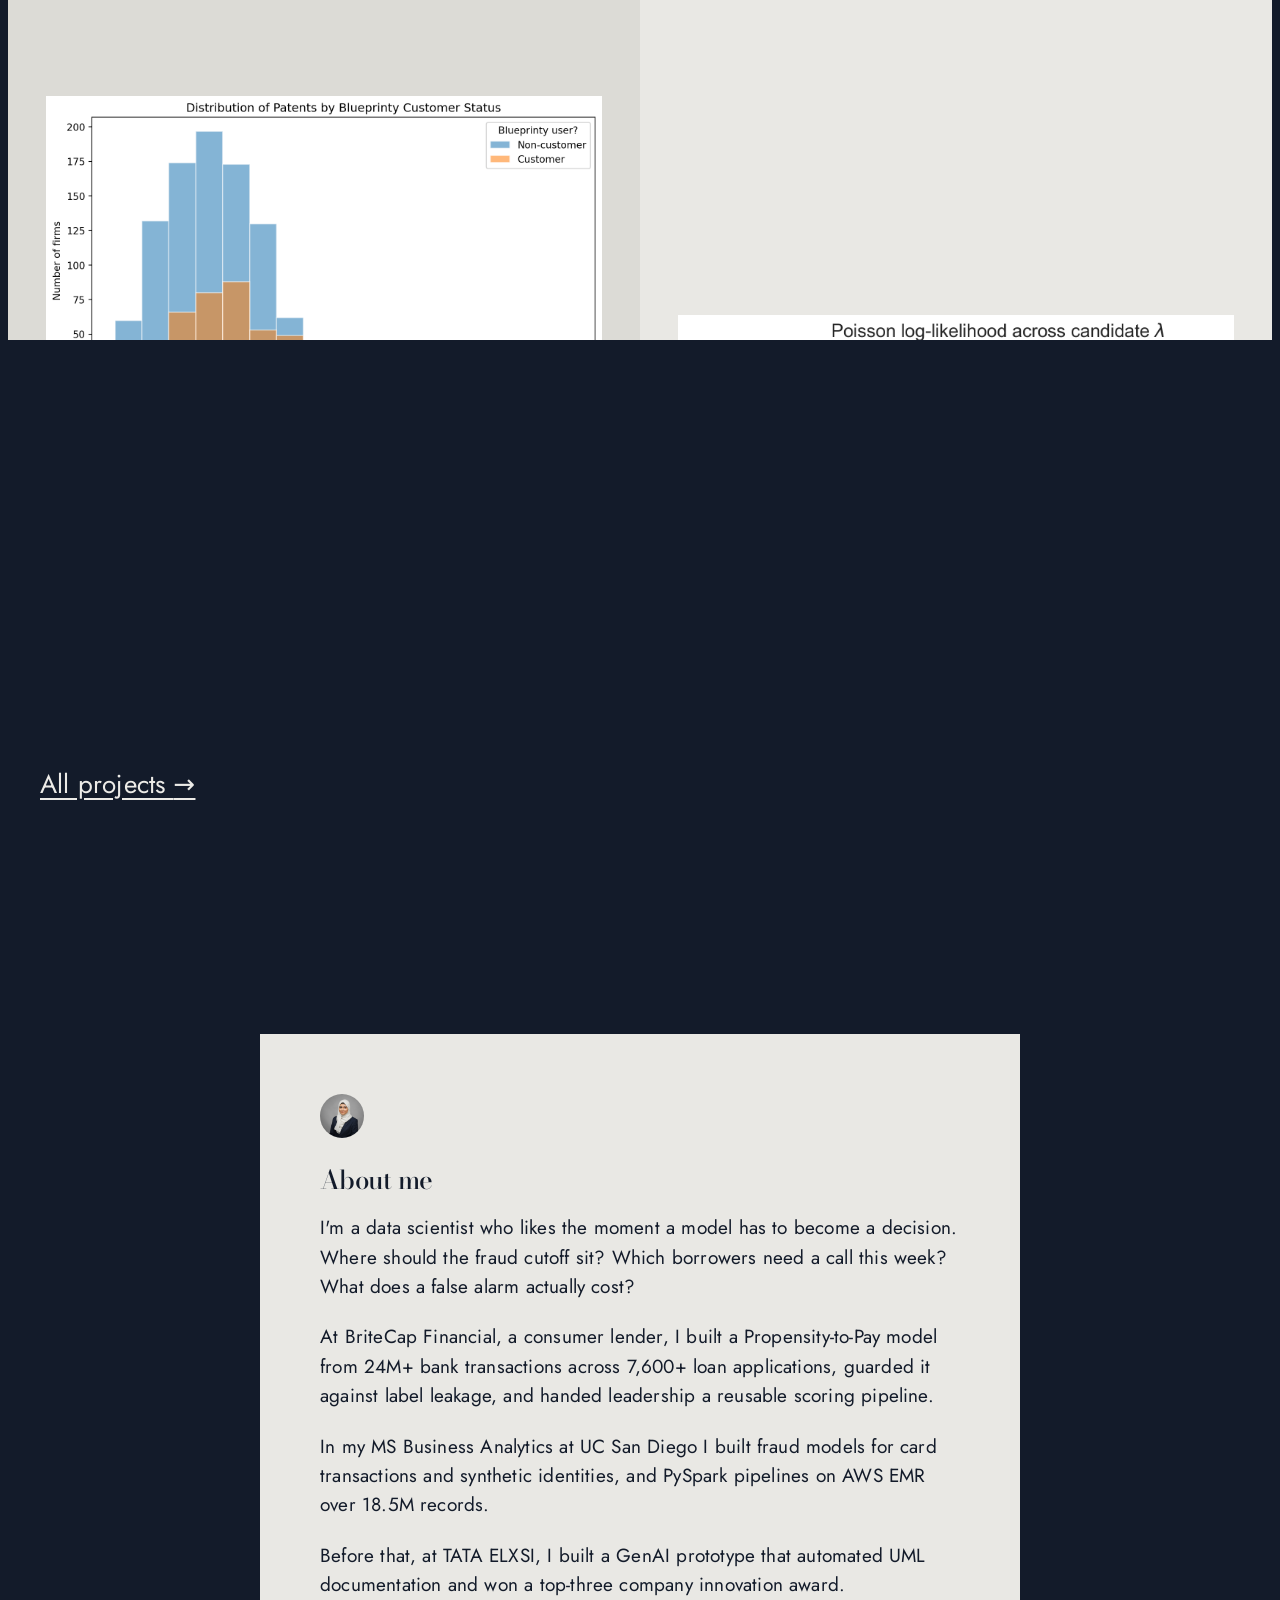
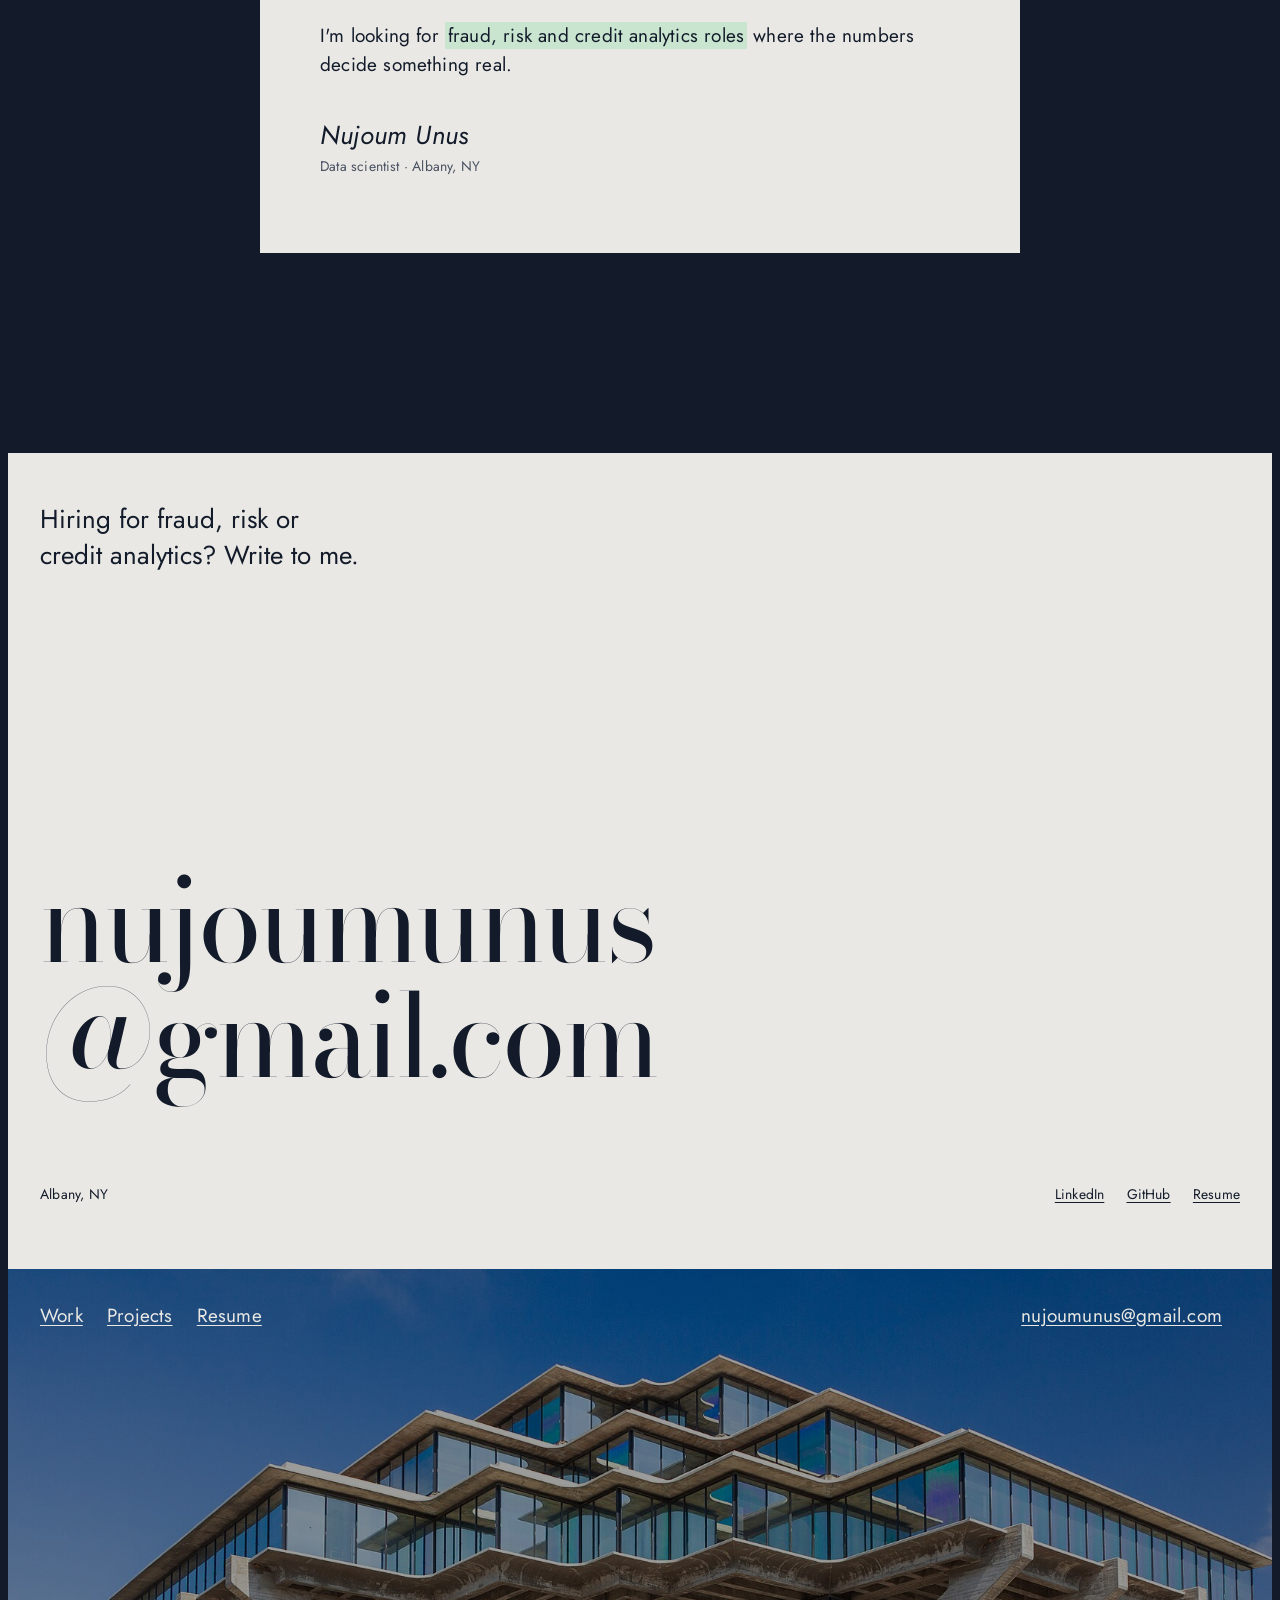
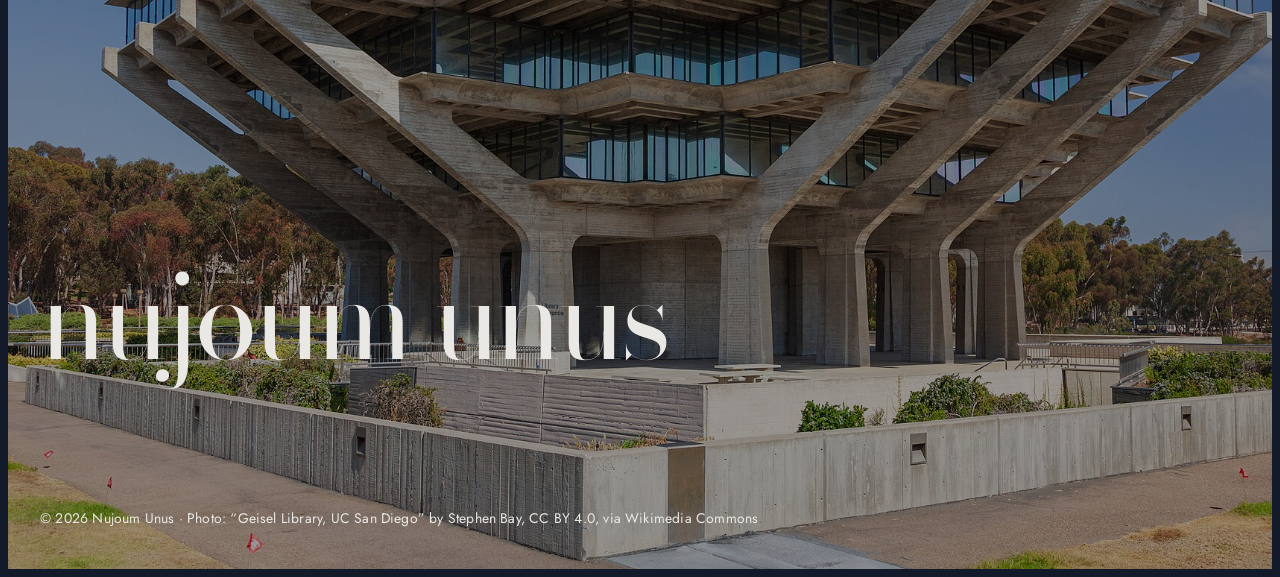
==== commit 1642b788: "Redesign homepage: split stage with live fraud-cutoff slider, selected work, letter, contact; navy/i" ====
--- a/docs/index.html
+++ b/docs/index.html
@@ -6,8 +6,9 @@
 
 <meta name="viewport" content="width=device-width, initial-scale=1.0, user-scalable=yes">
 
-
-<title>Nujoum Unus</title>
+<meta name="description" content="Nujoum Unus is a data scientist for fraud, risk and credit analytics.">
+
+<title>Nujoum Unus · Data scientist for fraud, risk and credit – Nujoum Unus</title>
 <style>
 code{white-space: pre-wrap;}
 span.smallcaps{font-variant: small-caps;}
@@ -33,6 +34,7 @@
 <script src="site_libs/quarto-html/quarto.js"></script>
 <script src="site_libs/quarto-html/popper.min.js"></script>
 <script src="site_libs/quarto-html/tippy.umd.min.js"></script>
+<script src="site_libs/quarto-html/anchor.min.js"></script>
 <link href="site_libs/quarto-html/tippy.css" rel="stylesheet">
 <link href="site_libs/quarto-html/quarto-syntax-highlighting-d4d76bf8491c20bad77d141916dc28e1.css" rel="stylesheet" id="quarto-text-highlighting-styles">
 <script src="site_libs/bootstrap/bootstrap.min.js"></script>
@@ -65,13 +67,16 @@
     "search-label": "Search"
   }
 }</script>
-<meta name="theme-color" content="#ffffff">
+<meta name="theme-color" content="#131b2a">
+<link rel="preconnect" href="https://fonts.googleapis.com">
+<link rel="preconnect" href="https://fonts.gstatic.com" crossorigin="">
+<link href="https://fonts.googleapis.com/css2?family=Bodoni+Moda:ital,opsz,wght@0,6..96,500;1,6..96,500&amp;family=Jost:ital,wght@0,400;0,500;1,400&amp;display=swap" rel="stylesheet">
 
 
 <link rel="stylesheet" href="styles.css">
 </head>
 
-<body class="nav-fixed">
+<body class="nav-fixed fullcontent">
 
 <div id="quarto-search-results"></div>
   <header id="quarto-header" class="headroom fixed-top">
@@ -108,70 +113,275 @@
     </nav>
 </header>
 <!-- content -->
-<div id="quarto-content" class="quarto-container page-columns page-rows-contents page-layout-article page-navbar">
+<div id="quarto-content" class="quarto-container page-layout-custom page-navbar">
 <!-- sidebar -->
 <!-- margin-sidebar -->
-    <div id="quarto-margin-sidebar" class="sidebar margin-sidebar">
-        <nav id="TOC" role="doc-toc" class="toc-active">
-    <h2 id="toc-title">On this page</h2>
-  <ul>
-  <li><a href="#education" id="toc-education" class="nav-link active" data-scroll-target="#education">Education</a></li>
-  <li><a href="#experience" id="toc-experience" class="nav-link" data-scroll-target="#experience">Experience</a></li>
-  </ul>
-</nav>
+<!-- main -->
+<a class="skip-link" href="#quarto-document-content">Skip to main content</a>
+
+
+
+
+<div class="home">
+
+<section class="stage" aria-labelledby="hero-name">
+  <div class="stage-photo">
+    <img src="assets/portrait.jpg" width="1600" height="1066" alt="Nujoum Unus in a navy blazer and ivory hijab, smiling, against a grey backdrop" fetchpriority="high">
+  </div>
+
+  <div class="stage-read">
+    <nav class="home-nav" aria-label="Main">
+      <a href="#work">Work</a>
+      <a href="#cutoff">The cutoff</a>
+      <a href="#about">About</a>
+      <a href="resume.html">Resume</a>
+      <a class="btn" href="mailto:nujoumunus@gmail.com?subject=Hello%20Nujoum">Email me</a>
+    </nav>
+
+    <div class="hero-copy reveal">
+      <p class="hero-line">Data scientist for fraud, risk and credit. I turn models into decisions.</p>
     </div>
-<!-- main -->
-<div class="quarto-about-jolla">
-  <img src="images/Nujoum Unus.jpg" alt="Portrait of Nujoum Unus" class="about-image
-  round " style="height: 15em; width: 15em;">
- <header id="title-block-header" class="quarto-title-block default">
-<div class="quarto-title">
-<h1 class="title">Nujoum Unus</h1>
+
+    <h1 id="hero-name" class="wordmark" data-scale-wordmark="">nujoum unus</h1>
+
+    <section id="cutoff" class="cutoff" aria-labelledby="cutoff-title">
+      <h2 id="cutoff-title" class="reveal">Where I drew the line</h2>
+      <p class="reveal">On 98,393 government card transactions, my LightGBM model ranks every purchase by fraud risk. Blocking more of them catches more fraud, but every false alarm stops a real cardholder. Move the cutoff to see the trade-off from my report.</p>
+
+      <div class="dial reveal" data-dial="">
+        <label for="cut" class="dial-label">Review the riskiest <output id="cut-out" for="cut">8</output>% of transactions</label>
+        <input id="cut" type="range" min="6" max="15" step="1" value="8" aria-describedby="dial-note">
+        <dl class="dial-figures">
+          <div><dt>Fraud savings</dt><dd><span data-v="fraud">$65.5M</span><b class="bar" data-bar="fraud" style="--w:89%"></b></dd></div>
+          <div><dt>False-positive loss</dt><dd><span data-v="fp">$8.9M</span><b class="bar bar-loss" data-bar="fp" style="--w:12%"></b></dd></div>
+          <div><dt>Net savings</dt><dd><span data-v="net" class="net">$56.7M</span><b class="bar bar-net" data-bar="net" style="--w:77%"></b></dd></div>
+        </dl>
+        <p id="dial-note" class="dial-note" data-note="">An 8% cutoff earns over 99% of the maximum net savings.</p>
+      </div>
+
+      <noscript>
+        
+<table class="caption-top table" data-quarto-postprocess="true">
+<thead>
+<tr class="header">
+<th data-quarto-table-cell-role="th" scope="col">Cutoff</th>
+<th data-quarto-table-cell-role="th" scope="col">Fraud savings</th>
+<th data-quarto-table-cell-role="th" scope="col">False-positive loss</th>
+<th data-quarto-table-cell-role="th" scope="col">Net savings</th>
+</tr>
+</thead>
+<tbody>
+<tr class="odd">
+<td>6%</td>
+<td>$60.5M</td>
+<td>$6.1M</td>
+<td>$54.4M</td>
+</tr>
+<tr class="even">
+<td>7%</td>
+<td>$63.1M</td>
+<td>$7.5M</td>
+<td>$55.7M</td>
+</tr>
+<tr class="odd">
+<td>8%</td>
+<td>$65.5M</td>
+<td>$8.9M</td>
+<td>$56.7M</td>
+</tr>
+<tr class="even">
+<td>9%</td>
+<td>$67.4M</td>
+<td>$10.3M</td>
+<td>$57.2M</td>
+</tr>
+<tr class="odd">
+<td>10%</td>
+<td>$68.6M</td>
+<td>$11.7M</td>
+<td>$56.9M</td>
+</tr>
+<tr class="even">
+<td>11%</td>
+<td>$70.3M</td>
+<td>$13.2M</td>
+<td>$57.2M</td>
+</tr>
+<tr class="odd">
+<td>12%</td>
+<td>$71.3M</td>
+<td>$14.6M</td>
+<td>$56.7M</td>
+</tr>
+<tr class="even">
+<td>13%</td>
+<td>$71.8M</td>
+<td>$16.1M</td>
+<td>$55.6M</td>
+</tr>
+<tr class="odd">
+<td>14%</td>
+<td>$73.4M</td>
+<td>$17.6M</td>
+<td>$55.9M</td>
+</tr>
+<tr class="even">
+<td>15%</td>
+<td>$73.9M</td>
+<td>$19.1M</td>
+<td>$54.9M</td>
+</tr>
+</tbody>
+</table>
+
+      </noscript>
+      <p class="reveal">Net savings peak at 9%. I recommended <strong>5 to 5.5%</strong>: close to the financial optimum, before false alarms on real customers start climbing. <a href="projects/featured/card-fraud/index.html">Read the case study</a></p>
+
+    </section>
+  </div>
+</section>
+
+<section id="work" class="work" aria-labelledby="work-title">
+  <h2 id="work-title" class="work-heading">Selected work</h2>
+
+  <article class="tear" data-tear="">
+    <div class="tear-stage">
+      <figure class="pane pane-l figure"><img src="assets/work/fraud-a.png" width="800" height="500" loading="lazy" alt="Bar chart: fraud rate is 2.53% overall but 40.45% for transactions over $5,000" class="figure-img"></figure>
+      <figure class="pane pane-r figure"><img src="assets/work/fraud-b.png" width="4500" height="3000" loading="lazy" alt="Line chart of fraud savings, false-positive loss and net savings by review cutoff" class="figure-img"></figure>
+      <div class="tear-copy">
+        <h3 class="tear-title">Fraud cutoff</h3>
+        <p>Credit card fraud model · 2025 · <a href="projects/featured/card-fraud/index.html">Case study <span aria-hidden="true">→</span></a></p>
+      </div>
+    </div>
+  </article>
+
+  <article class="tear" data-tear="">
+    <div class="tear-stage">
+      <figure class="pane pane-l figure"><img src="assets/work/seg-a.png" width="3052" height="3052" loading="lazy" alt="K-means clusters of Palmer penguins built from scratch" class="figure-img"></figure>
+      <figure class="pane pane-r figure"><img src="assets/work/seg-b.png" width="1323" height="940" loading="lazy" alt="Within-cluster sum of squares and silhouette scores used to choose K" class="figure-img"></figure>
+      <div class="tear-copy">
+        <h3 class="tear-title">Segments</h3>
+        <p>K-means and key drivers · 2025 · <a href="projects/k_means_clustering.html">Project <span aria-hidden="true">→</span></a></p>
+      </div>
+    </div>
+  </article>
+
+  <article class="tear" data-tear="">
+    <div class="tear-stage">
+      <figure class="pane pane-l figure"><img src="assets/work/gift-a.png" width="1132" height="748" loading="lazy" alt="Donation response rates by treatment group in the Karlan and List experiment" class="figure-img"></figure>
+      <figure class="pane pane-r figure"><img src="assets/work/gift-b.png" width="2284" height="748" loading="lazy" alt="Histograms of donation amounts for the control and treatment groups" class="figure-img"></figure>
+      <div class="tear-copy">
+        <h3 class="tear-title">Matching</h3>
+        <p>Matching-gift field experiment · 2025 · <a href="projects/karlan_list_2007_replication.html">Project <span aria-hidden="true">→</span></a></p>
+      </div>
+    </div>
+  </article>
+
+  <article class="tear" data-tear="">
+    <div class="tear-stage">
+      <figure class="pane pane-l figure"><img src="assets/work/pat-a.png" width="1516" height="940" loading="lazy" alt="Histogram of patents awarded to customers and non-customers" class="figure-img"></figure>
+      <figure class="pane pane-r figure"><img src="assets/work/pat-b.png" width="1466" height="890" loading="lazy" alt="Poisson log-likelihood across candidate lambda values, peaking at the maximum-likelihood estimate of 3.68" class="figure-img"></figure>
+      <div class="tear-copy">
+        <h3 class="tear-title">Patents</h3>
+        <p>Poisson regression · 2025 · <a href="projects/poisson_regression_examples.html">Project <span aria-hidden="true">→</span></a></p>
+      </div>
+    </div>
+  </article>
+
+  <p class="work-all"><a href="projects.html">All projects <span aria-hidden="true">→</span></a></p>
+</section>
+
+<section id="about" class="letter" aria-labelledby="about-title">
+  <div class="sheet">
+    <img class="letter-face" src="assets/portrait.jpg" width="1600" height="1066" loading="lazy" alt="">
+    <h2 id="about-title">About me</h2>
+    <p class="reveal">I'm a data scientist who likes the moment a model has to become a decision. Where should the fraud cutoff sit? Which borrowers need a call this week? What does a false alarm actually cost?</p>
+    <p class="reveal">At BriteCap Financial, a consumer lender, I built a Propensity-to-Pay model from 24M+ bank transactions across 7,600+ loan applications, guarded it against label leakage, and handed leadership a reusable scoring pipeline.</p>
+    <p class="reveal">In my MS Business Analytics at UC San Diego I built fraud models for card transactions and synthetic identities, and PySpark pipelines on AWS EMR over 18.5M records.</p>
+    <p class="reveal">Before that, at TATA ELXSI, I built a GenAI prototype that automated UML documentation and won a top-three company innovation award.</p>
+    <p class="reveal">I'm looking for <mark>fraud, risk and credit analytics roles</mark> where the numbers decide something real.</p>
+    <p class="sign">Nujoum Unus</p>
+    <p class="sign-role">Data scientist · Albany, NY</p>
+  </div>
+</section>
+
+<section id="contact" class="contact" aria-labelledby="contact-title">
+  <h2 id="contact-title" class="contact-lead">Hiring for fraud, risk or credit analytics? Write to me.</h2>
+  <a class="contact-mail" href="mailto:nujoumunus@gmail.com?subject=Hello%20Nujoum">nujoumunus<wbr>@gmail.com</a>
+  <div class="contact-foot">
+    <p>Albany, NY</p>
+    <p><a href="https://www.linkedin.com/in/nujoum-unus/">LinkedIn</a> <a href="https://github.com/Nujoum">GitHub</a> <a href="resume.html">Resume</a></p>
+  </div>
+</section>
+
+<footer class="home-foot">
+  <img src="assets/geisel-library-uc-san-diego.jpg" width="1920" height="1280" loading="lazy" alt="Geisel Library at UC San Diego, a stepped concrete and glass building under a blue sky">
+  <div class="foot-top">
+    <p><a href="#work">Work</a> <a href="projects.html">Projects</a> <a href="resume.html">Resume</a></p>
+    <p><a href="mailto:nujoumunus@gmail.com">nujoumunus@gmail.com</a></p>
+  </div>
+  <p class="foot-word" aria-hidden="true">nujoum unus</p>
+  <p class="foot-legal">© 2026 Nujoum Unus · Photo: “Geisel Library, UC San Diego” by Stephen Bay, CC BY 4.0, via Wikimedia Commons</p>
+</footer>
+
 </div>
-<div class="quarto-title-meta">
-  </div>
-</header><main class="content" id="quarto-document-content">
-<a class="skip-link" href="#quarto-document-content">Skip to main content</a>
-
-<p><strong>Data scientist focused on fraud, risk and credit analytics.</strong> I build models in Python, SQL and PySpark and turn them into decisions: where to set a fraud cutoff, which borrowers need outreach, what a false alarm actually costs.</p>
-<ul>
-<li><strong>Fraud:</strong> a LightGBM model on 98K card transactions that catches 77% of out-of-time fraud at an 8% review rate, with a cutoff chosen against false-positive costs (<a href="./projects/featured/card-fraud/index.html">case study</a>)</li>
-<li><strong>Credit risk:</strong> a Propensity-to-Pay model for BriteCap Financial built on 24M+ bank transactions</li>
-<li><strong>Data engineering:</strong> PySpark ETL on HDFS and AWS EMR over 18.5M records</li>
-</ul>
-<p>MS Business Analytics, UC San Diego (Dec 2025).</p>
-<section id="education" class="level2">
-<h2 data-anchor-id="education">Education</h2>
-<p><strong>University of California, San Diego</strong> · San Diego, CA<br>
-MS Business Analytics · Aug 2024 – Dec 2025</p>
-<p><strong>A.P.J. Abdul Kalam Technological University</strong> · Kerala, India<br>
-B.Tech in Computer Science and Engineering · Jul 2019 – Jun 2023</p>
-</section>
-<section id="experience" class="level2">
-<h2 data-anchor-id="experience">Experience</h2>
-<p><strong>BriteCap Financial</strong> · Data Science Consultant · Apr 2025 – Jun 2025</p>
-<p><strong>TATA ELXSI</strong> · Automation Engineer · Nov 2023 – May 2024</p>
-
-
-</section>
-</main> 
-  <hr class="about-sep">
-   <div class="about-links">
-  <a href="https://github.com/Nujoum" class="about-link" rel="" target="">
-    <i class="bi bi-github"></i>
-     <span class="about-link-text">Github</span>
-  </a>
-  <a href="mailto:nujoumunus@gmail.com" class="about-link" rel="" target="">
-    <i class="bi bi-envelope"></i>
-     <span class="about-link-text"></span>
-  </a>
-  <a href="https://www.linkedin.com/in/nujoum-unus/" class="about-link" rel="" target="">
-    <i class="bi bi-linkedin"></i>
-     <span class="about-link-text"></span>
-  </a>
-</div>
-</div>
- <!-- /main -->
+
+
+
+
+<script>
+(() => {
+  document.documentElement.classList.add('js');
+  const reduce = matchMedia('(prefers-reduced-motion: reduce)').matches;
+
+  // The cutoff dial: real figures from the project report (6% to 15% review cutoffs)
+  const rows = {6:[60.48,6.072,54.408],7:[63.12,7.464,55.656],8:[65.52,8.856,56.664],9:[67.44,10.272,57.168],10:[68.64,11.736,56.904],
+    11:[70.32,13.164,57.156],12:[71.28,14.628,56.652],13:[71.76,16.128,55.632],14:[73.44,17.556,55.884],15:[73.92,19.056,54.864]};
+  const notes = {6:'Fewer false alarms, a little less fraud caught.',7:'Still well before false alarms start climbing.',8:'Over 99% of the maximum net savings.',
+    9:'The financial maximum: $57.2M net.',10:'Past the peak: false alarms grow faster than savings.',11:'Ties the peak on paper, with $2.9M more false-alarm cost.',
+    12:'More real cardholders blocked for the same net savings.',13:'Net savings now falling.',14:'Diminishing returns.',15:'False alarms cost $19.1M a year here.'};
+  const dial = document.querySelector('[data-dial]');
+  if (dial) {
+    const input = dial.querySelector('input'), out = dial.querySelector('output'), note = dial.querySelector('[data-note]');
+    const fmt = v => '$' + v.toFixed(1) + 'M', max = 74;
+    const set = () => {
+      const r = rows[input.value]; out.textContent = input.value;
+      ['fraud','fp','net'].forEach((k, i) => {
+        dial.querySelector(`[data-v="${k}"]`).textContent = fmt(r[i]);
+        dial.querySelector(`[data-bar="${k}"]`).style.setProperty('--w', (r[i] / max * 100).toFixed(1) + '%');
+      });
+      note.textContent = notes[input.value];
+    };
+    input.addEventListener('input', set); set();
+  }
+
+  // Entrances: heading, then text, then picture, staggered
+  const io = new IntersectionObserver(es => es.forEach(e => { if (e.isIntersecting) { e.target.classList.add('in'); io.unobserve(e.target); } }), { rootMargin: '0px 0px -10% 0px' });
+  document.querySelectorAll('.reveal').forEach(el => {
+    const sibs = [...el.parentElement.querySelectorAll(':scope > .reveal')];
+    el.style.setProperty('--d', (sibs.indexOf(el) * 80) + 'ms'); io.observe(el);
+  });
+
+  if (reduce) return;
+  const word = document.querySelector('[data-scale-wordmark]');
+  const tears = [...document.querySelectorAll('[data-tear]')];
+  const foot = document.querySelector('.home-foot img');
+  const tick = () => {
+    const vh = innerHeight;
+    if (word) { const p = Math.min(1, Math.max(0, scrollY / vh)); word.style.transform = `scale(${1 - p * 0.07})`; }
+    tears.forEach(t => {
+      const r = t.getBoundingClientRect();
+      const p = Math.max(-1, Math.min(1, (r.top + r.height / 2 - vh / 2) / (r.height / 2 + vh / 2)));
+      const [pl, pr] = t.querySelectorAll('.pane'), title = t.querySelector('.tear-title');
+      pl.style.transform = `translateY(${p * -12}svh)`; pr.style.transform = `translateY(${p * 12}svh)`;
+      title.style.transform = `scale(${1 - Math.abs(p) * 0.06})`;
+    });
+    if (foot) { const r = foot.parentElement.getBoundingClientRect(); const p = Math.max(0, Math.min(1, 1 - r.top / vh)); foot.style.transform = `scale(${1.06 - p * 0.06})`; }
+  };
+  let raf = 0; addEventListener('scroll', () => { if (!raf) raf = requestAnimationFrame(() => { raf = 0; tick(); }); }, { passive: true });
+  addEventListener('resize', tick); tick();
+})();
+</script>
 <script id="quarto-html-after-body" type="application/javascript">
 window.document.addEventListener("DOMContentLoaded", function (event) {
   const toggleBodyColorMode = (bsSheetEl) => {
@@ -192,6 +402,13 @@
     }
   }
   toggleBodyColorPrimary();  
+  const icon = "";
+  const anchorJS = new window.AnchorJS();
+  anchorJS.options = {
+    placement: 'right',
+    icon: icon
+  };
+  anchorJS.add('.anchored');
   const isCodeAnnotation = (el) => {
     for (const clz of el.classList) {
       if (clz.startsWith('code-annotation-')) {                     
--- a/docs/styles.css
+++ b/docs/styles.css
@@ -1,32 +1,209 @@
-/* css styles */
-
-/* Homepage (jolla template): keep photo and links centered, but left-align the body text and bullets */
-.quarto-about-jolla main.content {
-  text-align: left;
-  max-width: 720px;
-  margin-left: auto;
-  margin-right: auto;
-}
-.quarto-about-jolla main.content ul {
-  padding-left: 1.25rem;
-}
+/* ===== Tokens: colours taken from the portrait (navy blazer, ivory hijab, grey backdrop)
+   and the recommended-cutoff line of the fraud chart (green accent) ===== */
+:root {
+  --bg: #131b2a;
+  --surface: #1b2537;
+  --ink: #ecebe7;
+  --muted: #b3b6bd;
+  --accent: #8fc79f;
+  --accent-ink: #131b2a;
+  --paper: #e9e8e4;
+  --paper-ink: #131b2a;
+  --paper-soft: #4a5263;
+  --loss: #e3a08f;
+
+  --display: "Bodoni Moda", Georgia, serif;
+  --text: "Jost", system-ui, sans-serif;
+
+  --step-small: clamp(0.8125rem, 0.79rem + 0.1vw, 0.875rem);
+  --step-body: clamp(1.0625rem, 1rem + 0.25vw, 1.1875rem);
+  --step-lead: clamp(1.25rem, 1.1rem + 0.7vw, 1.625rem);
+  --step-head: clamp(2rem, 1.3rem + 3.2vw, 4rem);
+  --step-display: clamp(3.25rem, 9vw, 10rem);
+
+  --margin: clamp(20px, 3vw, 32px);
+  --ease: cubic-bezier(.2, .7, .2, 1);
+}
+
+/* ===== Site-wide restyle (projects, case study, resume pages) ===== */
+body {
+  font-family: var(--text);
+  font-size: var(--step-body);
+  line-height: 1.6;
+  letter-spacing: 0.01em;
+  color: var(--paper-ink);
+  background: var(--paper);
+}
+h1, h2, h3, .title {
+  font-family: var(--display);
+  font-weight: 500;
+  letter-spacing: -0.02em;
+  line-height: 1.05;
+  text-wrap: balance;
+  scroll-margin-top: 4.5rem;
+}
+a { color: #1f5a37; text-underline-offset: 0.18em; }
+a:hover { color: var(--paper-ink); }
+.navbar { background: var(--bg) !important; }
+.navbar .navbar-brand, .navbar .nav-link { color: var(--ink) !important; font-family: var(--text); }
+.navbar .nav-link:hover, .navbar .nav-link.active { color: var(--accent) !important; }
+.quarto-grid-item.card { border: 0; background: #e3ded2; border-radius: 0; }
+.quarto-grid-item .card-img-top, .quarto-grid-item img { border-radius: 0; }
+.quarto-grid-item .card-title { font-family: var(--display); font-size: var(--step-lead); }
+:focus-visible { outline: 2px solid var(--accent); outline-offset: 3px; }
 
 /* Skip link: hidden until focused with the keyboard */
 .skip-link {
-  position: absolute;
-  left: 1rem;
-  top: -3rem;
-  z-index: 2000;
-  padding: 0.5rem 0.75rem;
-  background: #ffffff;
-  color: #000000;
-}
-.skip-link:focus-visible {
-  top: 1rem;
-}
-
-/* Avoid widows in headings; keep anchored headings clear of the sticky navbar */
-h1, h2, h3 {
-  text-wrap: balance;
-  scroll-margin-top: 4.5rem;
-}
+  position: absolute; left: 1rem; top: 0; transform: translateY(-120%); z-index: 2000;
+  padding: 0.5rem 0.75rem; background: var(--paper); color: var(--paper-ink);
+}
+.skip-link:focus-visible { transform: translateY(1rem); }
+
+/* ===== Homepage ===== */
+body:has(.home) { background: var(--bg); color: var(--ink); }
+body:has(.home) #quarto-header,
+body:has(.home) .nav-footer,
+body:has(.home) #quarto-margin-sidebar { display: none; }
+body:has(.home) #quarto-content, body:has(.home) main.content { padding: 0; margin: 0; max-width: none; }
+.home { font-family: var(--text); }
+.home p { margin: 0 0 1.1em; }
+.home a { color: var(--ink); }
+.home a:hover { color: var(--accent); }
+.home h2 { font-size: var(--step-head); margin: 0 0 0.5em; border: 0; padding-bottom: 0; }
+h2 { border-bottom: 0 !important; padding-bottom: 0 !important; }
+
+/* Split stage: the portrait stays put, the reading column scrolls */
+.stage { display: grid; grid-template-columns: 47fr 53fr; min-height: 100svh; position: relative; }
+.stage-photo { position: relative; }
+.stage-photo img {
+  position: sticky; top: 20px;
+  width: calc(100% - 20px); height: calc(100svh - 40px);
+  margin: 20px 0 20px 20px;
+  object-fit: cover; object-position: 45% 30%;
+  display: block;
+}
+.stage-read { padding: 0 var(--margin) 160px clamp(32px, 5vw, 72px); position: relative; }
+.home-nav { display: flex; justify-content: flex-end; align-items: center; gap: 22px; padding: 32px 0; font-size: var(--step-small); }
+.home-nav a { text-decoration: none; transition: color .2s var(--ease); }
+.btn {
+  background: var(--accent); color: var(--accent-ink) !important; padding: 10px 16px;
+  text-decoration: none; display: inline-block; transition: transform .15s var(--ease), background-color .2s;
+}
+.btn:hover { transform: translateY(-2px); background: #a7d6b4; }
+.btn:active { transform: translateY(0); }
+.hero-copy { min-height: 44svh; display: flex; align-items: flex-end; }
+.hero-line { font-size: var(--step-lead); line-height: 1.35; max-width: 26ch; margin: 0; }
+.wordmark {
+  font-size: var(--step-display); line-height: .95; letter-spacing: -0.04em;
+  margin: 6svh 0 0 calc(-10vw - 20px); white-space: nowrap; position: relative; z-index: 2;
+  color: var(--ink); transform-origin: left bottom;
+}
+.cutoff { max-width: 46ch; margin-top: 18svh; }
+.cutoff h2 { font-size: var(--step-head); }
+.dial { background: var(--surface); padding: 28px; margin: 32px 0; }
+.dial-label { display: block; font-size: var(--step-body); margin-bottom: 14px; }
+.dial-label output { font-family: var(--display); font-size: var(--step-head); line-height: 1; color: var(--accent); }
+.dial input[type=range] { width: 100%; accent-color: var(--accent); height: 28px; touch-action: manipulation; }
+.dial-figures { margin: 22px 0 0; display: grid; gap: 14px; }
+.dial-figures div { display: grid; grid-template-columns: 11ch 1fr; gap: 12px; align-items: center; }
+.dial-figures dt { font-size: var(--step-small); color: var(--muted); }
+.dial-figures dd { margin: 0; display: grid; grid-template-columns: 8ch 1fr; align-items: center; gap: 10px; font-variant-numeric: tabular-nums; }
+.dial-figures .net { font-weight: 500; color: var(--ink); }
+.bar { display: block; height: 10px; background: var(--ink); width: var(--w); transition: width .35s var(--ease); }
+.bar-loss { background: var(--loss); }
+.bar-net { background: var(--accent); }
+.dial-note { font-size: var(--step-small); color: var(--muted); margin: 16px 0 0 !important; }
+.cutoff details { margin-top: 24px; }
+.cutoff summary { cursor: pointer; font-size: var(--step-small); color: var(--ink); }
+.cutoff table { width: 100%; margin-top: 12px; font-size: var(--step-small); font-variant-numeric: tabular-nums; color: var(--ink); }
+.cutoff th, .cutoff td { padding: 6px 4px; text-align: left; border-bottom: 1px solid #2c374d; }
+
+/* Work: title torn at the seam */
+.work { position: relative; padding-top: 160px; }
+.work-heading { font-size: var(--step-head) !important; padding: 0 var(--margin) 48px; margin: 0 !important; }
+.tear { height: 140svh; position: relative; }
+.tear-stage { position: sticky; top: 0; height: 100svh; isolation: isolate; display: grid; grid-template-columns: 1fr 1fr; overflow: hidden; }
+.pane { margin: -14svh 0; height: calc(100% + 28svh); background: var(--paper); display: flex; align-items: flex-end; justify-content: center; padding: 54svh 3vw 20svh; will-change: transform; }
+.pane-l { background: #dcdbd6; }
+.pane img { width: 100%; height: 100%; object-fit: contain; display: block; }
+.tear-copy { position: absolute; inset: 0; z-index: 3; display: flex; flex-direction: column; align-items: center; justify-content: flex-start; padding-top: 15svh; text-align: center; pointer-events: none; }
+.tear-copy p, .tear-copy a { pointer-events: auto; }
+.tear-title {
+  position: relative; display: grid; font-size: var(--step-display); line-height: .82; letter-spacing: -0.04em;
+  text-transform: uppercase; color: var(--bg); margin: 0 0 24px; width: 100%;
+}
+.tear-title .half { grid-area: 1 / 1; padding: 0 4vw; will-change: transform; font: inherit; letter-spacing: inherit; line-height: inherit; margin: 0; color: inherit; text-transform: inherit; }
+.tear-title .half-l { position: relative; z-index: 2; }
+.tear-title .half-r { position: relative; z-index: 1; }
+.half-l { clip-path: inset(0 50% 0 0); }
+.half-r { clip-path: inset(0 0 0 50%); }
+.tear-title { z-index: 2; font-family: var(--display); font-weight: 500; }
+.tear-copy p { position: relative; z-index: 1; font-size: var(--step-body); color: var(--paper-ink); background: var(--paper); padding: 8px 14px; margin: 0; }
+.tear-copy a { color: var(--paper-ink); display: inline-block; padding: 10px 0; }
+.work-all { padding: 64px var(--margin) 0; font-size: var(--step-lead); margin: 0; }
+
+/* About: the letter on a paper sheet (the one field band) */
+.letter { padding: 200px var(--margin); display: flex; justify-content: center; }
+.sheet { width: min(640px, 100%); background: var(--paper); color: var(--paper-ink); padding: 60px; font-size: var(--step-body); line-height: 1.55; }
+.sheet h2 { font-size: var(--step-lead) !important; margin: 0 0 20px; }
+.letter-face { width: 44px; height: 44px; border-radius: 50%; object-fit: cover; object-position: 45% 25%; display: block; margin-bottom: 28px; }
+.sheet mark { background: #c9e5d0; color: inherit; padding: 0 .15em; }
+.sign { font-style: italic; font-size: var(--step-lead); margin: 36px 0 0 !important; }
+.sign-role { font-size: var(--step-small); color: var(--paper-soft); }
+
+/* Contact: the email as display type, inverse colours */
+.contact { background: var(--paper); color: var(--paper-ink); min-height: min(100svh, 720px); position: relative; padding: 48px var(--margin); display: flex; flex-direction: column; }
+.contact .contact-lead { font-family: var(--text); font-size: var(--step-lead) !important; font-weight: 400; letter-spacing: 0; max-width: 24ch; line-height: 1.4; }
+.contact-mail {
+  margin-top: auto; margin-bottom: 10vh; font-family: var(--display); font-size: var(--step-display);
+  line-height: 1; letter-spacing: -0.03em; color: var(--paper-ink) !important; text-decoration: none; transition: color .25s var(--ease);
+}
+.contact-mail:hover { color: #1f5a37 !important; }
+.contact-foot { display: flex; justify-content: space-between; font-size: var(--step-small); }
+.contact-foot a { color: var(--paper-ink); margin-left: 18px; }
+
+/* Footer: name across the last photograph */
+.home-foot { position: relative; height: 100svh; overflow: hidden; color: var(--paper); }
+.home-foot img { position: absolute; inset: 0; width: 100%; height: 100%; object-fit: cover; filter: brightness(.62); transform: scale(1.06); transition: transform 1.2s var(--ease); }
+.foot-top { position: relative; display: flex; justify-content: space-between; padding: 32px var(--margin); font-size: var(--step-body); }
+.foot-top a { color: var(--paper); margin-right: 18px; }
+.foot-word { position: absolute; left: var(--margin); right: var(--margin); bottom: 72px; margin: 0; font-family: var(--display); font-size: var(--step-display); line-height: .9; letter-spacing: -0.04em; white-space: nowrap; }
+.foot-legal { position: absolute; left: var(--margin); right: var(--margin); bottom: 24px; margin: 0; font-size: var(--step-small); }
+
+/* Entrances (content is visible if the script never runs) */
+.js .reveal { opacity: 0; transform: translateY(24px); transition: opacity .7s var(--ease), transform .7s var(--ease); transition-delay: var(--d, 0ms); }
+.js .reveal.in { opacity: 1; transform: none; }
+
+/* Phone: its own composition */
+@media (max-width: 760px) {
+  .stage { display: block; }
+  .stage-photo img { position: relative; top: 0; width: calc(100% - 24px); height: 58svh; margin: 12px; }
+  .home-nav { position: absolute; top: 12px; left: 12px; right: 12px; padding: 14px 12px; gap: 10px; flex-wrap: wrap; justify-content: flex-end; z-index: 3; }
+  .home-nav a:not(.btn) { background: rgba(19,27,42,.72); padding: 6px 8px; }
+  .stage-read { padding: 0 20px 96px; position: static; display: flex; flex-direction: column; }
+  .wordmark { order: 1; }
+  .hero-copy { order: 2; }
+  .cutoff { order: 3; }
+  .wordmark { font-size: 15vw; margin: -6vw 0 0; white-space: nowrap; }
+  .hero-copy { min-height: 0; margin-top: 18px; }
+  .hero-line { font-size: 17px; max-width: none; }
+  .cutoff { margin-top: 56px; }
+  .dial { padding: 20px; }
+  .tear { height: 130svh; }
+  .tear-title { font-size: 12.5vw; }
+  .pane { padding: 60svh 6px 18svh; }
+  .letter { padding: 96px 0; }
+  .sheet { padding: 32px 24px; font-size: 16px; }
+  .contact-mail { font-size: 11.5vw; margin-bottom: 20vh; }
+  .contact-foot { flex-direction: column; gap: 12px; }
+  .contact-foot a { margin: 0 12px 0 0; }
+  .foot-word { font-size: 15vw; }
+}
+
+@media (prefers-reduced-motion: reduce) {
+  .js .reveal { opacity: 1; transform: none; transition: none; }
+  .bar, .btn, .home-foot img { transition: none; }
+  .tear-title .half, .pane, .wordmark { transform: none !important; }
+}
+
+.visually-hidden { position: absolute !important; width: 1px; height: 1px; overflow: hidden; clip: rect(0 0 0 0); white-space: nowrap; }
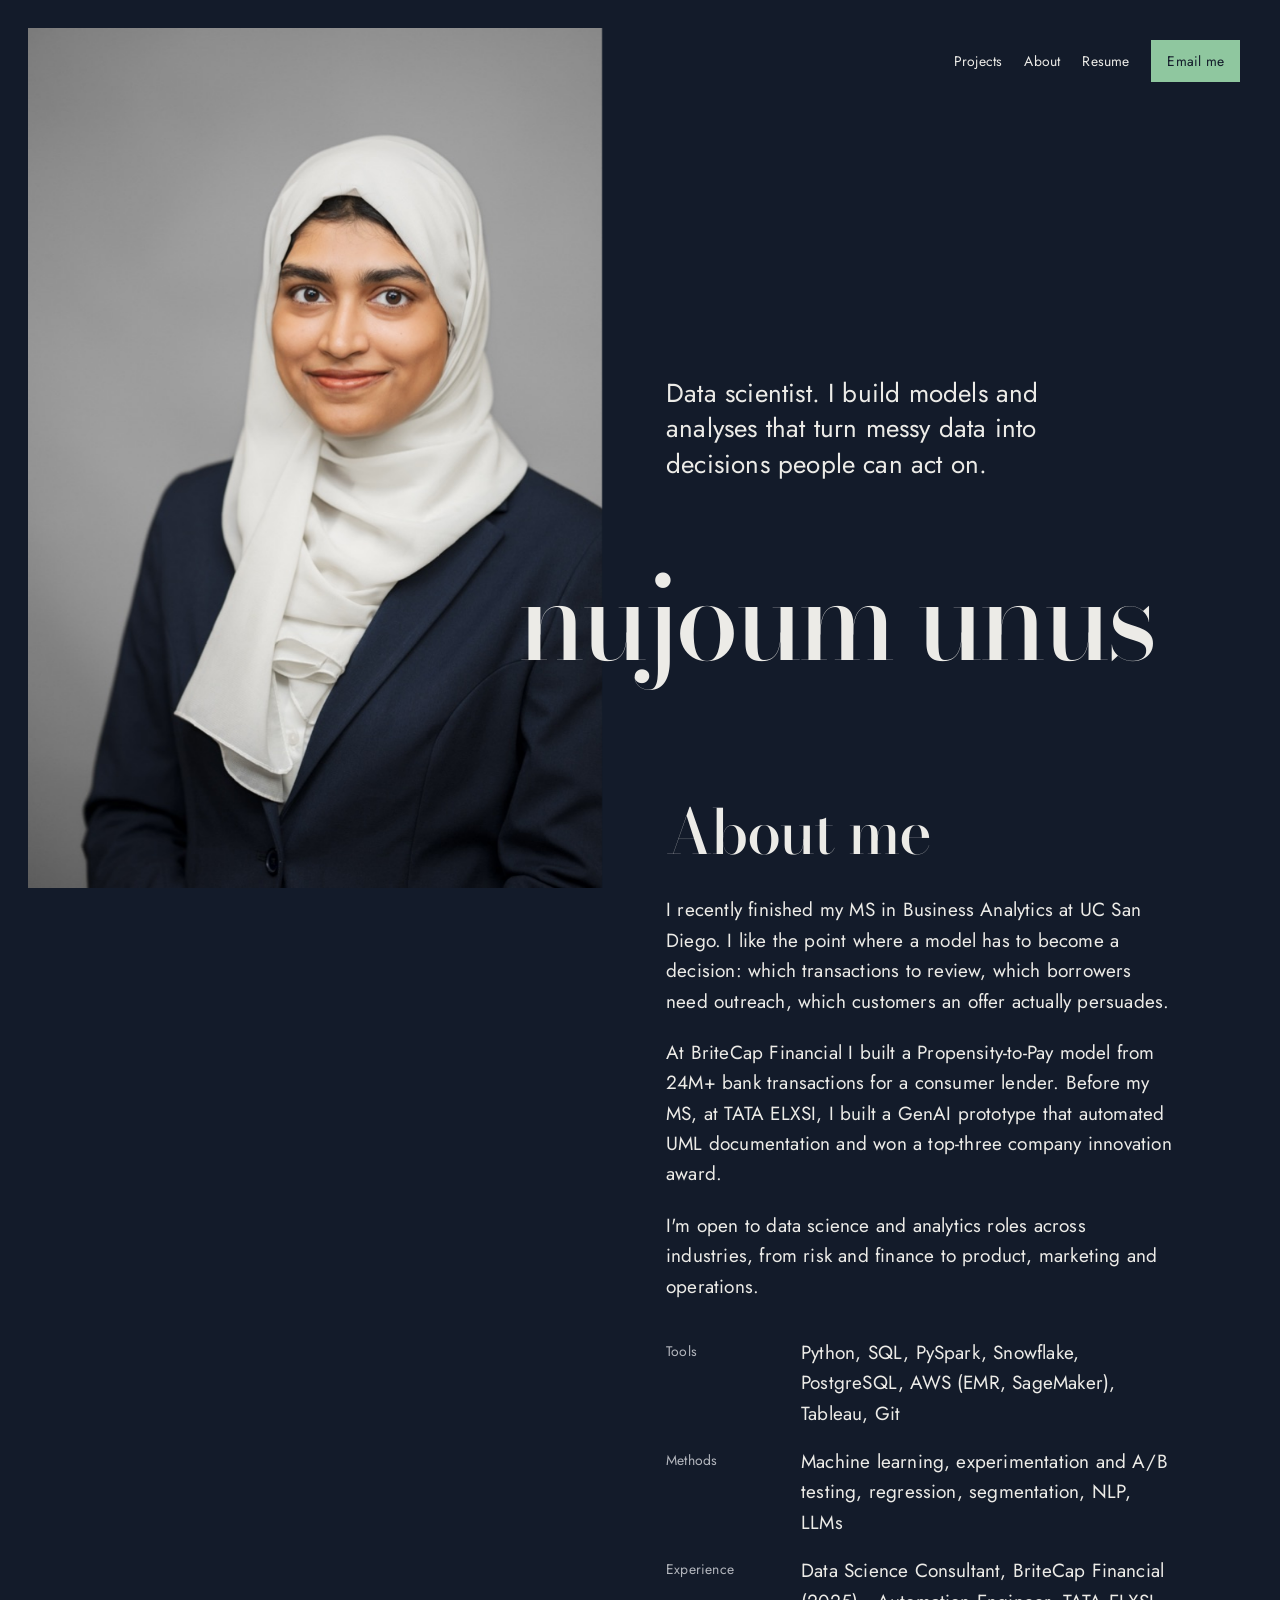
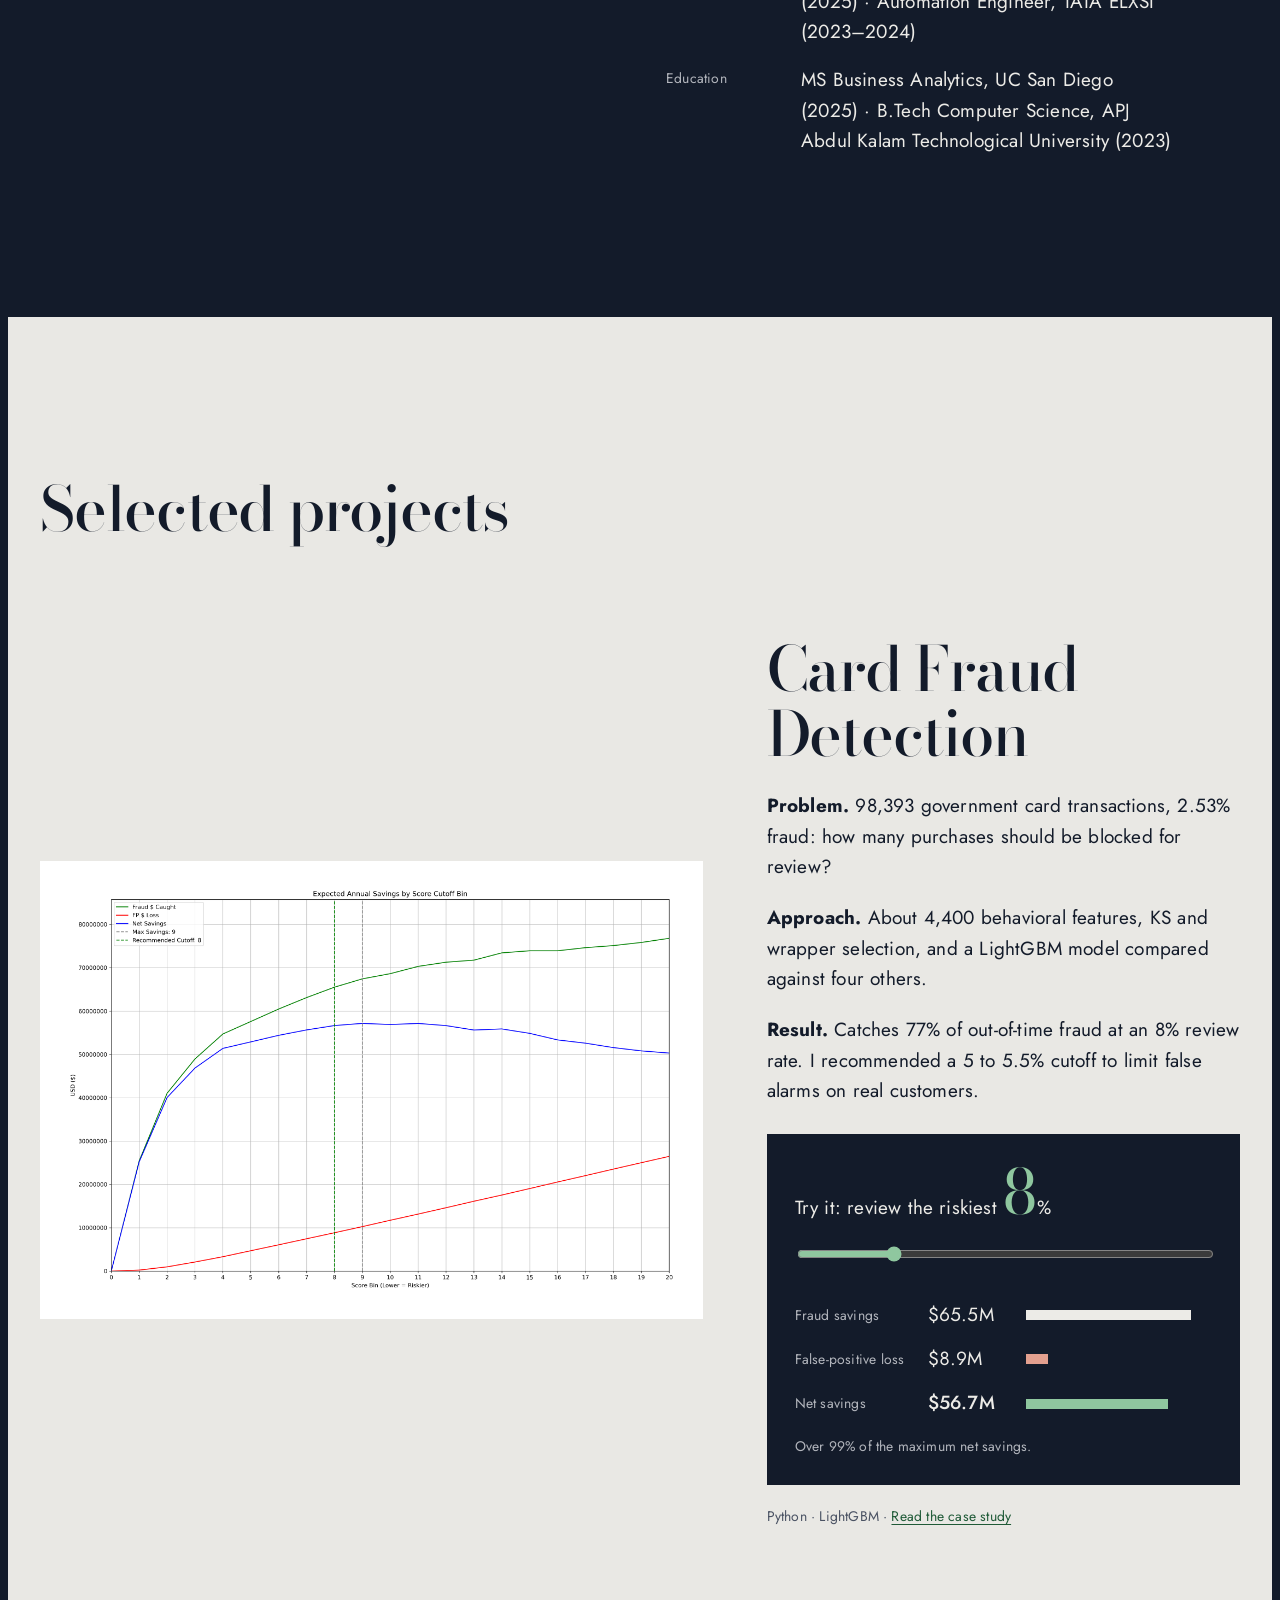
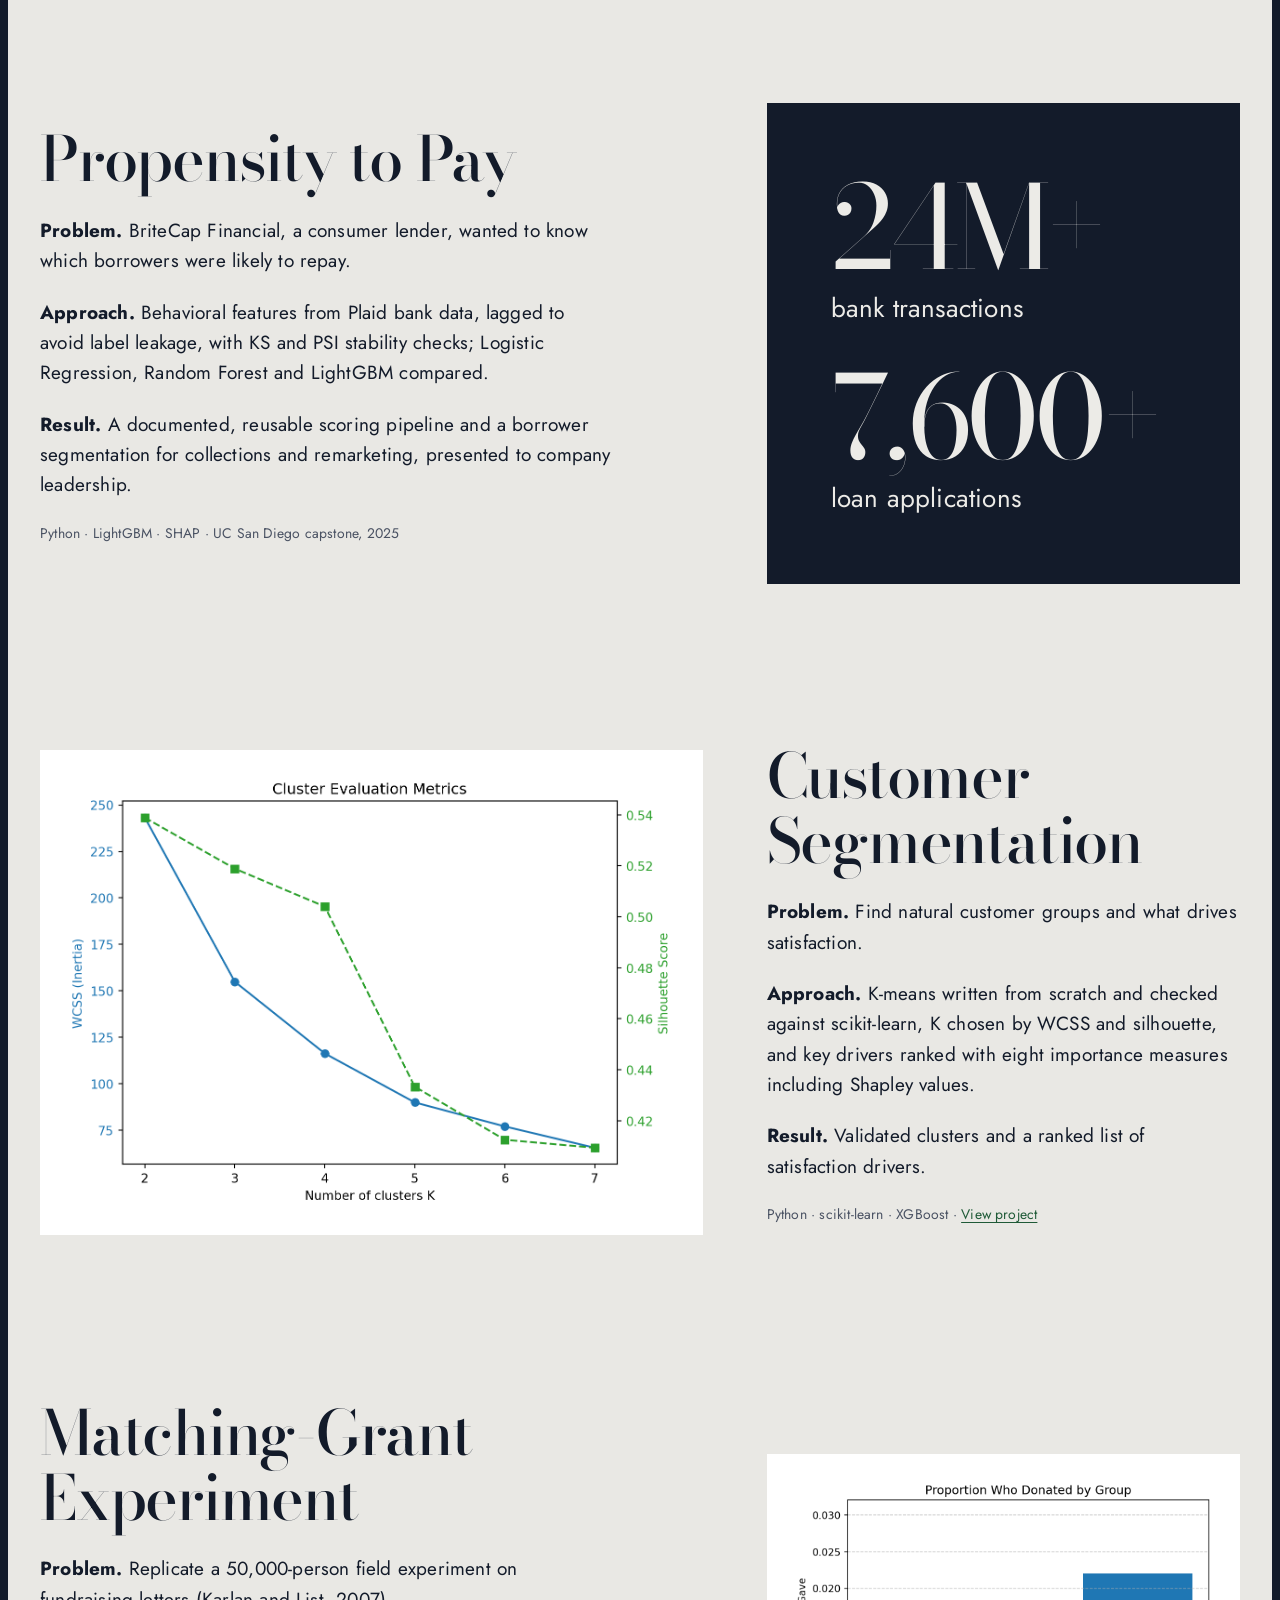
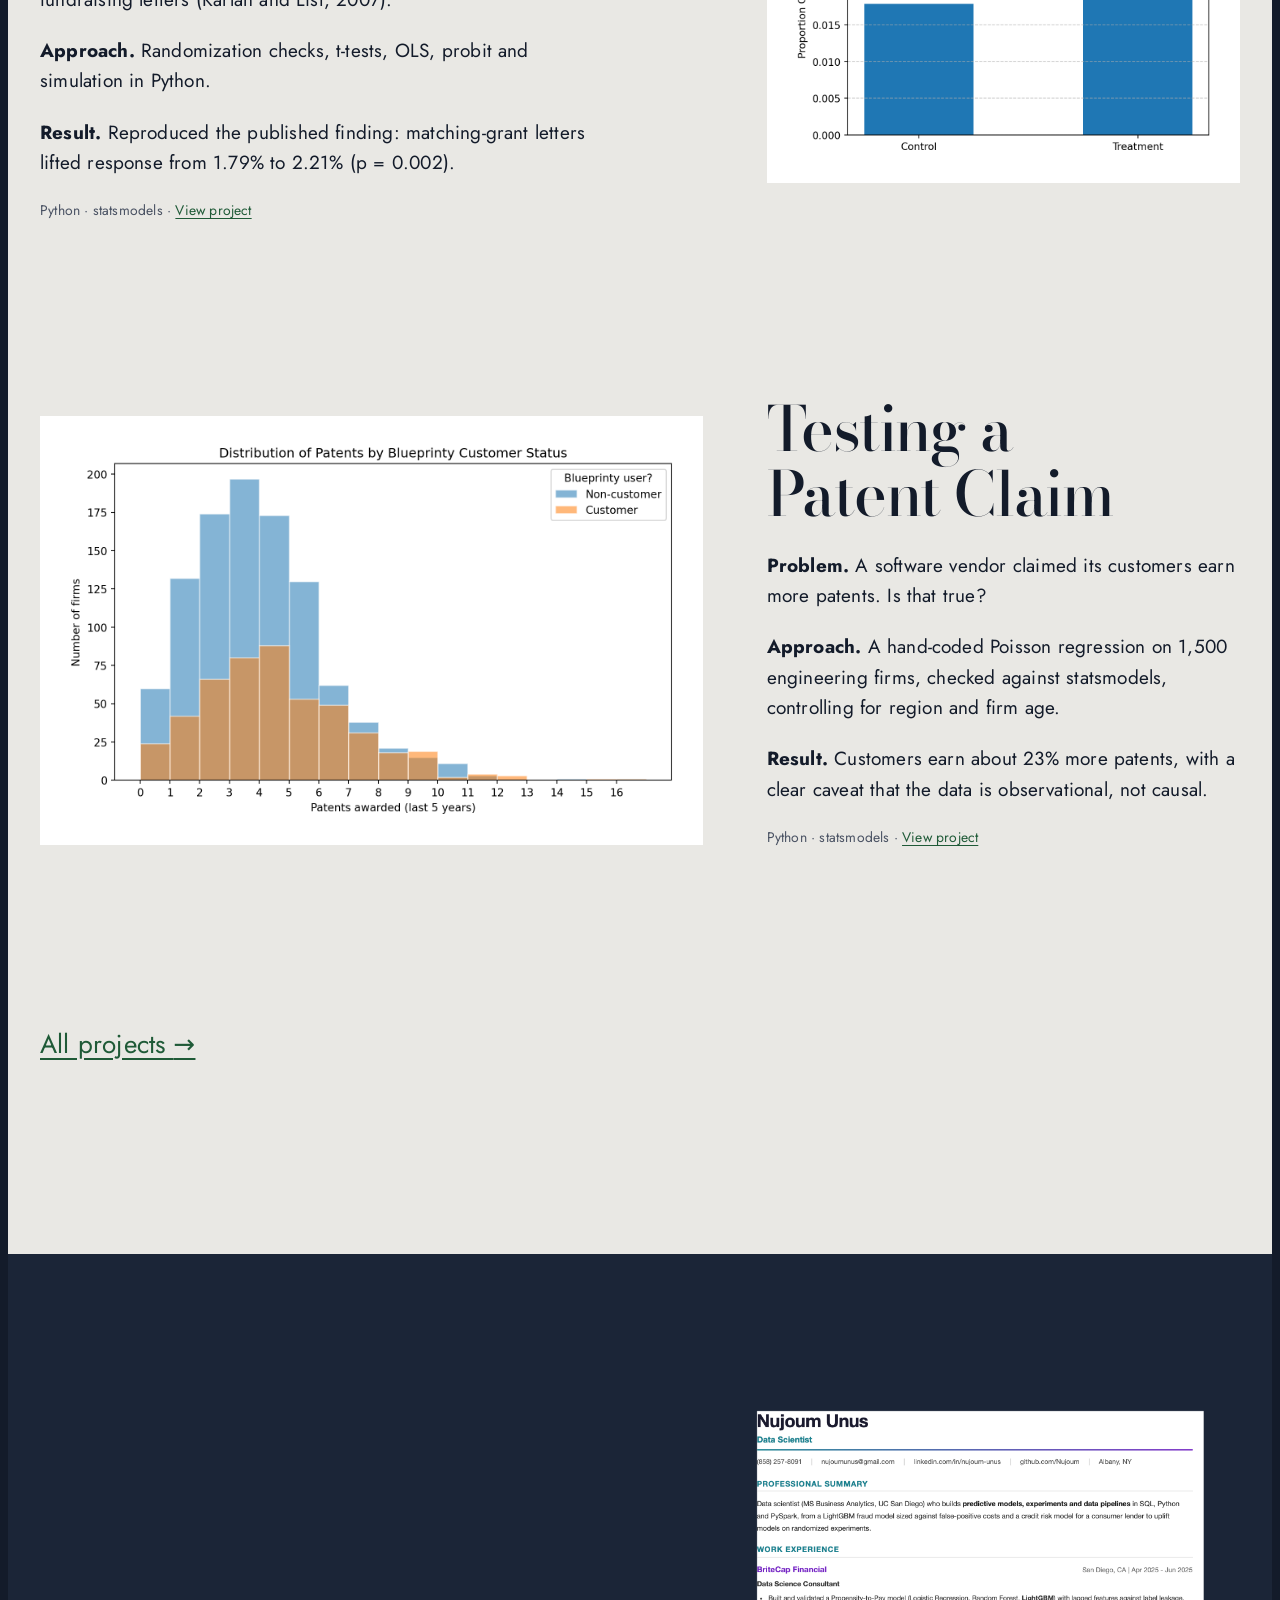
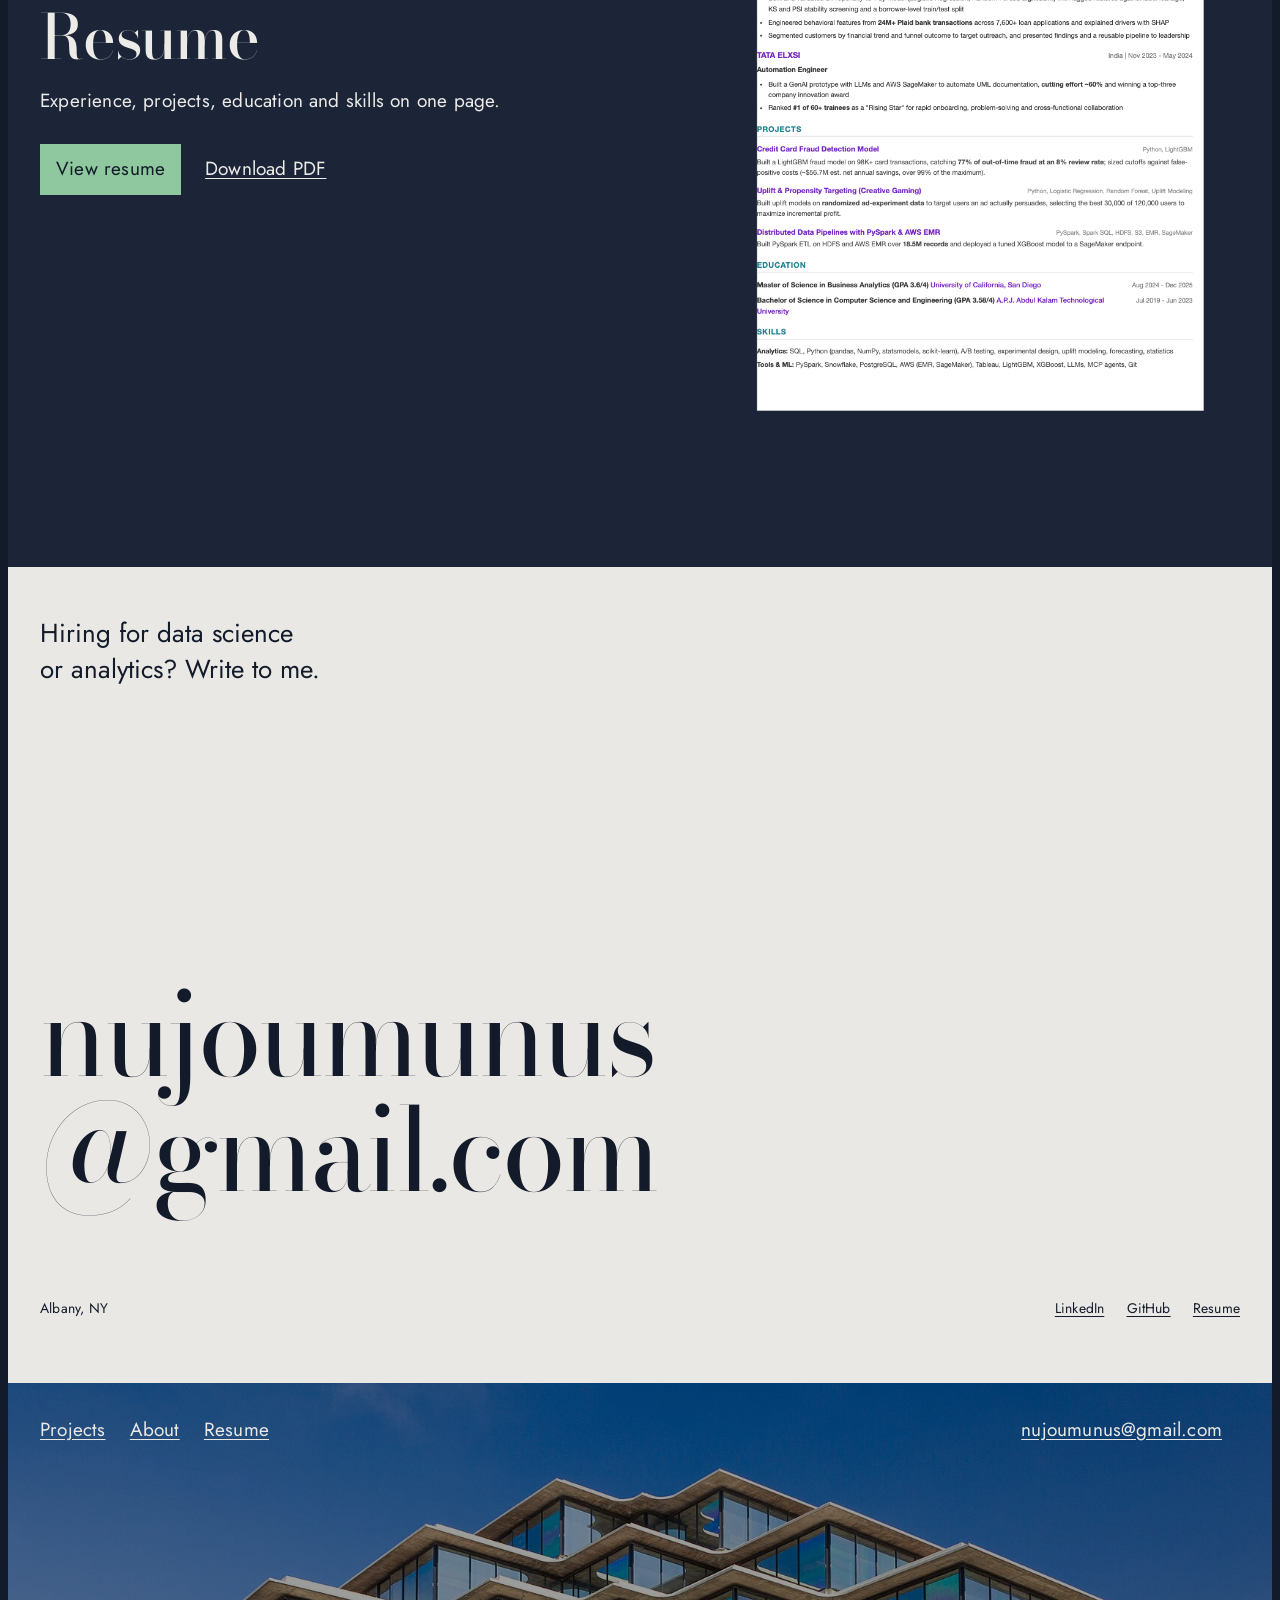
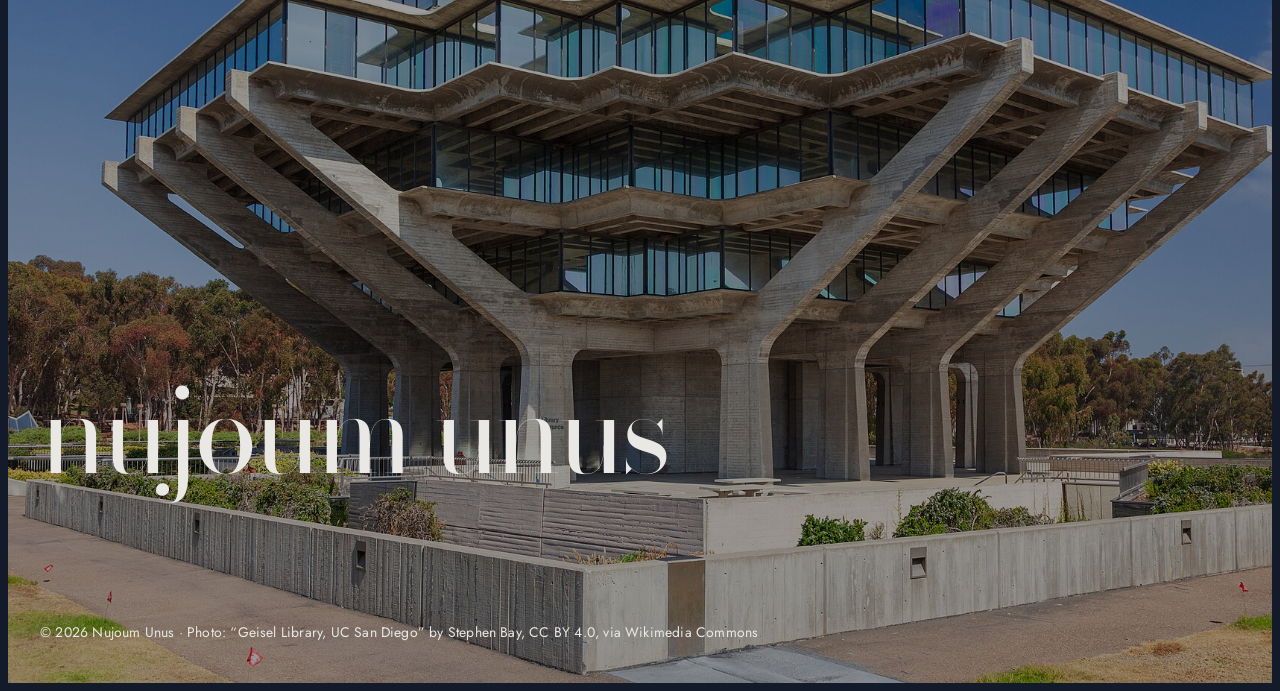
==== commit 0c8924ad: "Restructure homepage (intro, about, projects with problem/approach/result, resume, contact); HTML re" ====
--- a/docs/index.html
+++ b/docs/index.html
@@ -6,9 +6,9 @@
 
 <meta name="viewport" content="width=device-width, initial-scale=1.0, user-scalable=yes">
 
-<meta name="description" content="Nujoum Unus is a data scientist for fraud, risk and credit analytics.">
-
-<title>Nujoum Unus · Data scientist for fraud, risk and credit – Nujoum Unus</title>
+<meta name="description" content="Nujoum Unus is a data scientist who turns data into decisions, with work in credit risk, fraud, experimentation and analytics.">
+
+<title>Nujoum Unus · Data scientist – Nujoum Unus</title>
 <style>
 code{white-space: pre-wrap;}
 span.smallcaps{font-variant: small-caps;}
@@ -131,182 +131,120 @@
 
   <div class="stage-read">
     <nav class="home-nav" aria-label="Main">
-      <a href="#work">Work</a>
-      <a href="#cutoff">The cutoff</a>
+      <a href="#projects">Projects</a>
       <a href="#about">About</a>
       <a href="resume.html">Resume</a>
       <a class="btn" href="mailto:nujoumunus@gmail.com?subject=Hello%20Nujoum">Email me</a>
     </nav>
 
     <div class="hero-copy reveal">
-      <p class="hero-line">Data scientist for fraud, risk and credit. I turn models into decisions.</p>
+      <p class="hero-line">Data scientist. I build models and analyses that turn messy data into decisions people can act on.</p>
     </div>
 
     <h1 id="hero-name" class="wordmark" data-scale-wordmark="">nujoum unus</h1>
 
-    <section id="cutoff" class="cutoff" aria-labelledby="cutoff-title">
-      <h2 id="cutoff-title" class="reveal">Where I drew the line</h2>
-      <p class="reveal">On 98,393 government card transactions, my LightGBM model ranks every purchase by fraud risk. Blocking more of them catches more fraud, but every false alarm stops a real cardholder. Move the cutoff to see the trade-off from my report.</p>
-
-      <div class="dial reveal" data-dial="">
-        <label for="cut" class="dial-label">Review the riskiest <output id="cut-out" for="cut">8</output>% of transactions</label>
+    <section id="about" class="about" aria-labelledby="about-title">
+      <h2 id="about-title" class="reveal">About me</h2>
+      <p class="reveal">I recently finished my MS in Business Analytics at UC San Diego. I like the point where a model has to become a decision: which transactions to review, which borrowers need outreach, which customers an offer actually persuades.</p>
+      <p class="reveal">At BriteCap Financial I built a Propensity-to-Pay model from 24M+ bank transactions for a consumer lender. Before my MS, at TATA ELXSI, I built a GenAI prototype that automated UML documentation and won a top-three company innovation award.</p>
+      <p class="reveal">I'm open to data science and analytics roles across industries, from risk and finance to product, marketing and operations.</p>
+
+      <dl class="facts reveal">
+        <div><dt>Tools</dt><dd>Python, SQL, PySpark, Snowflake, PostgreSQL, AWS (EMR, SageMaker), Tableau, Git</dd></div>
+        <div><dt>Methods</dt><dd>Machine learning, experimentation and A/B testing, regression, segmentation, NLP, LLMs</dd></div>
+        <div><dt>Experience</dt><dd>Data Science Consultant, BriteCap Financial (2025) · Automation Engineer, TATA ELXSI (2023–2024)</dd></div>
+        <div><dt>Education</dt><dd>MS Business Analytics, UC San Diego (2025) · B.Tech Computer Science, APJ Abdul Kalam Technological University (2023)</dd></div>
+      </dl>
+    </section>
+  </div>
+</section>
+
+<section id="projects" class="projects" aria-labelledby="projects-title">
+  <h2 id="projects-title" class="projects-heading">Selected projects</h2>
+
+  <article class="proj">
+    <figure class="proj-pic reveal figure"><img src="assets/work/fraud-b.png" width="4500" height="3000" loading="lazy" alt="Line chart of fraud savings, false-positive loss and net savings by review cutoff" class="figure-img"></figure>
+    <div class="proj-text reveal">
+      <h3>Card Fraud Detection</h3>
+      <p><strong>Problem.</strong> 98,393 government card transactions, 2.53% fraud: how many purchases should be blocked for review?</p>
+      <p><strong>Approach.</strong> About 4,400 behavioral features, KS and wrapper selection, and a LightGBM model compared against four others.</p>
+      <p><strong>Result.</strong> Catches 77% of out-of-time fraud at an 8% review rate. I recommended a 5 to 5.5% cutoff to limit false alarms on real customers.</p>
+
+      <div class="dial" data-dial="">
+        <label for="cut" class="dial-label">Try it: review the riskiest <output id="cut-out" for="cut">8</output>%</label>
         <input id="cut" type="range" min="6" max="15" step="1" value="8" aria-describedby="dial-note">
         <dl class="dial-figures">
           <div><dt>Fraud savings</dt><dd><span data-v="fraud">$65.5M</span><b class="bar" data-bar="fraud" style="--w:89%"></b></dd></div>
           <div><dt>False-positive loss</dt><dd><span data-v="fp">$8.9M</span><b class="bar bar-loss" data-bar="fp" style="--w:12%"></b></dd></div>
           <div><dt>Net savings</dt><dd><span data-v="net" class="net">$56.7M</span><b class="bar bar-net" data-bar="net" style="--w:77%"></b></dd></div>
         </dl>
-        <p id="dial-note" class="dial-note" data-note="">An 8% cutoff earns over 99% of the maximum net savings.</p>
+        <p id="dial-note" class="dial-note" data-note="">Over 99% of the maximum net savings.</p>
       </div>
-
-      <noscript>
-        
-<table class="caption-top table" data-quarto-postprocess="true">
-<thead>
-<tr class="header">
-<th data-quarto-table-cell-role="th" scope="col">Cutoff</th>
-<th data-quarto-table-cell-role="th" scope="col">Fraud savings</th>
-<th data-quarto-table-cell-role="th" scope="col">False-positive loss</th>
-<th data-quarto-table-cell-role="th" scope="col">Net savings</th>
-</tr>
-</thead>
-<tbody>
-<tr class="odd">
-<td>6%</td>
-<td>$60.5M</td>
-<td>$6.1M</td>
-<td>$54.4M</td>
-</tr>
-<tr class="even">
-<td>7%</td>
-<td>$63.1M</td>
-<td>$7.5M</td>
-<td>$55.7M</td>
-</tr>
-<tr class="odd">
-<td>8%</td>
-<td>$65.5M</td>
-<td>$8.9M</td>
-<td>$56.7M</td>
-</tr>
-<tr class="even">
-<td>9%</td>
-<td>$67.4M</td>
-<td>$10.3M</td>
-<td>$57.2M</td>
-</tr>
-<tr class="odd">
-<td>10%</td>
-<td>$68.6M</td>
-<td>$11.7M</td>
-<td>$56.9M</td>
-</tr>
-<tr class="even">
-<td>11%</td>
-<td>$70.3M</td>
-<td>$13.2M</td>
-<td>$57.2M</td>
-</tr>
-<tr class="odd">
-<td>12%</td>
-<td>$71.3M</td>
-<td>$14.6M</td>
-<td>$56.7M</td>
-</tr>
-<tr class="even">
-<td>13%</td>
-<td>$71.8M</td>
-<td>$16.1M</td>
-<td>$55.6M</td>
-</tr>
-<tr class="odd">
-<td>14%</td>
-<td>$73.4M</td>
-<td>$17.6M</td>
-<td>$55.9M</td>
-</tr>
-<tr class="even">
-<td>15%</td>
-<td>$73.9M</td>
-<td>$19.1M</td>
-<td>$54.9M</td>
-</tr>
-</tbody>
-</table>
-
-      </noscript>
-      <p class="reveal">Net savings peak at 9%. I recommended <strong>5 to 5.5%</strong>: close to the financial optimum, before false alarms on real customers start climbing. <a href="projects/featured/card-fraud/index.html">Read the case study</a></p>
-
-    </section>
-  </div>
-</section>
-
-<section id="work" class="work" aria-labelledby="work-title">
-  <h2 id="work-title" class="work-heading">Selected work</h2>
-
-  <article class="tear" data-tear="">
-    <div class="tear-stage">
-      <figure class="pane pane-l figure"><img src="assets/work/fraud-a.png" width="800" height="500" loading="lazy" alt="Bar chart: fraud rate is 2.53% overall but 40.45% for transactions over $5,000" class="figure-img"></figure>
-      <figure class="pane pane-r figure"><img src="assets/work/fraud-b.png" width="4500" height="3000" loading="lazy" alt="Line chart of fraud savings, false-positive loss and net savings by review cutoff" class="figure-img"></figure>
-      <div class="tear-copy">
-        <h3 class="tear-title">Fraud cutoff</h3>
-        <p>Credit card fraud model · 2025 · <a href="projects/featured/card-fraud/index.html">Case study <span aria-hidden="true">→</span></a></p>
-      </div>
+      <p class="proj-meta">Python · LightGBM · <a href="projects/featured/card-fraud/index.html">Read the case study</a></p>
     </div>
   </article>
 
-  <article class="tear" data-tear="">
-    <div class="tear-stage">
-      <figure class="pane pane-l figure"><img src="assets/work/seg-a.png" width="3052" height="3052" loading="lazy" alt="K-means clusters of Palmer penguins built from scratch" class="figure-img"></figure>
-      <figure class="pane pane-r figure"><img src="assets/work/seg-b.png" width="1323" height="940" loading="lazy" alt="Within-cluster sum of squares and silhouette scores used to choose K" class="figure-img"></figure>
-      <div class="tear-copy">
-        <h3 class="tear-title">Segments</h3>
-        <p>K-means and key drivers · 2025 · <a href="projects/k_means_clustering.html">Project <span aria-hidden="true">→</span></a></p>
-      </div>
+  <article class="proj proj-figures">
+    <div class="proj-pic proj-numbers" aria-hidden="true">
+      <p><span>24M+</span> bank transactions</p>
+      <p><span>7,600+</span> loan applications</p>
+    </div>
+    <div class="proj-text reveal">
+      <h3>Propensity to Pay</h3>
+      <p><strong>Problem.</strong> BriteCap Financial, a consumer lender, wanted to know which borrowers were likely to repay.</p>
+      <p><strong>Approach.</strong> Behavioral features from Plaid bank data, lagged to avoid label leakage, with KS and PSI stability checks; Logistic Regression, Random Forest and LightGBM compared.</p>
+      <p><strong>Result.</strong> A documented, reusable scoring pipeline and a borrower segmentation for collections and remarketing, presented to company leadership.</p>
+      <p class="proj-meta">Python · LightGBM · SHAP · UC San Diego capstone, 2025</p>
     </div>
   </article>
 
-  <article class="tear" data-tear="">
-    <div class="tear-stage">
-      <figure class="pane pane-l figure"><img src="assets/work/gift-a.png" width="1132" height="748" loading="lazy" alt="Donation response rates by treatment group in the Karlan and List experiment" class="figure-img"></figure>
-      <figure class="pane pane-r figure"><img src="assets/work/gift-b.png" width="2284" height="748" loading="lazy" alt="Histograms of donation amounts for the control and treatment groups" class="figure-img"></figure>
-      <div class="tear-copy">
-        <h3 class="tear-title">Matching</h3>
-        <p>Matching-gift field experiment · 2025 · <a href="projects/karlan_list_2007_replication.html">Project <span aria-hidden="true">→</span></a></p>
-      </div>
+  <article class="proj">
+    <figure class="proj-pic reveal figure"><img src="assets/work/seg-b.png" width="1323" height="940" loading="lazy" alt="Within-cluster sum of squares and silhouette scores used to choose the number of clusters" class="figure-img"></figure>
+    <div class="proj-text reveal">
+      <h3>Customer Segmentation</h3>
+      <p><strong>Problem.</strong> Find natural customer groups and what drives satisfaction.</p>
+      <p><strong>Approach.</strong> K-means written from scratch and checked against scikit-learn, K chosen by WCSS and silhouette, and key drivers ranked with eight importance measures including Shapley values.</p>
+      <p><strong>Result.</strong> Validated clusters and a ranked list of satisfaction drivers.</p>
+      <p class="proj-meta">Python · scikit-learn · XGBoost · <a href="projects/k_means_clustering.html">View project</a></p>
     </div>
   </article>
 
-  <article class="tear" data-tear="">
-    <div class="tear-stage">
-      <figure class="pane pane-l figure"><img src="assets/work/pat-a.png" width="1516" height="940" loading="lazy" alt="Histogram of patents awarded to customers and non-customers" class="figure-img"></figure>
-      <figure class="pane pane-r figure"><img src="assets/work/pat-b.png" width="1466" height="890" loading="lazy" alt="Poisson log-likelihood across candidate lambda values, peaking at the maximum-likelihood estimate of 3.68" class="figure-img"></figure>
-      <div class="tear-copy">
-        <h3 class="tear-title">Patents</h3>
-        <p>Poisson regression · 2025 · <a href="projects/poisson_regression_examples.html">Project <span aria-hidden="true">→</span></a></p>
-      </div>
+  <article class="proj">
+    <figure class="proj-pic reveal figure"><img src="assets/work/gift-a.png" width="1132" height="748" loading="lazy" alt="Proportion of people who donated in the control and treatment groups" class="figure-img"></figure>
+    <div class="proj-text reveal">
+      <h3>Matching-Grant Experiment</h3>
+      <p><strong>Problem.</strong> Replicate a 50,000-person field experiment on fundraising letters (Karlan and List, 2007).</p>
+      <p><strong>Approach.</strong> Randomization checks, t-tests, OLS, probit and simulation in Python.</p>
+      <p><strong>Result.</strong> Reproduced the published finding: matching-grant letters lifted response from 1.79% to 2.21% (p = 0.002).</p>
+      <p class="proj-meta">Python · statsmodels · <a href="projects/karlan_list_2007_replication.html">View project</a></p>
     </div>
   </article>
 
-  <p class="work-all"><a href="projects.html">All projects <span aria-hidden="true">→</span></a></p>
+  <article class="proj">
+    <figure class="proj-pic reveal figure"><img src="assets/work/pat-a.png" width="1516" height="940" loading="lazy" alt="Histogram of patents awarded to customers and non-customers" class="figure-img"></figure>
+    <div class="proj-text reveal">
+      <h3>Testing a Patent Claim</h3>
+      <p><strong>Problem.</strong> A software vendor claimed its customers earn more patents. Is that true?</p>
+      <p><strong>Approach.</strong> A hand-coded Poisson regression on 1,500 engineering firms, checked against statsmodels, controlling for region and firm age.</p>
+      <p><strong>Result.</strong> Customers earn about 23% more patents, with a clear caveat that the data is observational, not causal.</p>
+      <p class="proj-meta">Python · statsmodels · <a href="projects/poisson_regression_examples.html">View project</a></p>
+    </div>
+  </article>
+
+  <p class="projects-all"><a href="projects.html">All projects <span aria-hidden="true">→</span></a></p>
 </section>
 
-<section id="about" class="letter" aria-labelledby="about-title">
-  <div class="sheet">
-    <img class="letter-face" src="assets/portrait.jpg" width="1600" height="1066" loading="lazy" alt="">
-    <h2 id="about-title">About me</h2>
-    <p class="reveal">I'm a data scientist who likes the moment a model has to become a decision. Where should the fraud cutoff sit? Which borrowers need a call this week? What does a false alarm actually cost?</p>
-    <p class="reveal">At BriteCap Financial, a consumer lender, I built a Propensity-to-Pay model from 24M+ bank transactions across 7,600+ loan applications, guarded it against label leakage, and handed leadership a reusable scoring pipeline.</p>
-    <p class="reveal">In my MS Business Analytics at UC San Diego I built fraud models for card transactions and synthetic identities, and PySpark pipelines on AWS EMR over 18.5M records.</p>
-    <p class="reveal">Before that, at TATA ELXSI, I built a GenAI prototype that automated UML documentation and won a top-three company innovation award.</p>
-    <p class="reveal">I'm looking for <mark>fraud, risk and credit analytics roles</mark> where the numbers decide something real.</p>
-    <p class="sign">Nujoum Unus</p>
-    <p class="sign-role">Data scientist · Albany, NY</p>
+<section id="resume" class="resume-band" aria-labelledby="resume-title">
+  <div class="resume-text">
+    <h2 id="resume-title" class="reveal">Resume</h2>
+    <p class="reveal">Experience, projects, education and skills on one page.</p>
+    <p class="resume-actions reveal"><a class="btn" href="resume.html">View resume</a> <a href="resume/Nujoum_Unus_Resume.pdf" download="">Download PDF</a></p>
   </div>
+  <a class="resume-preview reveal" href="resume.html"><img src="assets/resume-preview.png" width="850" height="1100" loading="lazy" alt="First page of Nujoum Unus's resume"></a>
 </section>
 
 <section id="contact" class="contact" aria-labelledby="contact-title">
-  <h2 id="contact-title" class="contact-lead">Hiring for fraud, risk or credit analytics? Write to me.</h2>
+  <h2 id="contact-title" class="contact-lead">Hiring for data science or analytics? Write to me.</h2>
   <a class="contact-mail" href="mailto:nujoumunus@gmail.com?subject=Hello%20Nujoum">nujoumunus<wbr>@gmail.com</a>
   <div class="contact-foot">
     <p>Albany, NY</p>
@@ -317,7 +255,7 @@
 <footer class="home-foot">
   <img src="assets/geisel-library-uc-san-diego.jpg" width="1920" height="1280" loading="lazy" alt="Geisel Library at UC San Diego, a stepped concrete and glass building under a blue sky">
   <div class="foot-top">
-    <p><a href="#work">Work</a> <a href="projects.html">Projects</a> <a href="resume.html">Resume</a></p>
+    <p><a href="#projects">Projects</a> <a href="#about">About</a> <a href="resume.html">Resume</a></p>
     <p><a href="mailto:nujoumunus@gmail.com">nujoumunus@gmail.com</a></p>
   </div>
   <p class="foot-word" aria-hidden="true">nujoum unus</p>
--- a/docs/styles.css
+++ b/docs/styles.css
@@ -184,6 +184,7 @@
   .wordmark { order: 1; }
   .hero-copy { order: 2; }
   .cutoff { order: 3; }
+  .about { order: 3; }
   .wordmark { font-size: 15vw; margin: -6vw 0 0; white-space: nowrap; }
   .hero-copy { min-height: 0; margin-top: 18px; }
   .hero-line { font-size: 17px; max-width: none; }
@@ -207,3 +208,59 @@
 }
 
 .visually-hidden { position: absolute !important; width: 1px; height: 1px; overflow: hidden; clip: rect(0 0 0 0); white-space: nowrap; }
+
+/* About beside the portrait */
+.about { max-width: 46ch; margin-top: 14svh; }
+.facts { margin: 36px 0 0; display: grid; gap: 18px; }
+.facts div { display: grid; grid-template-columns: 11ch 1fr; gap: 14px; }
+.facts dt { font-size: var(--step-small); color: var(--muted); padding-top: 2px; }
+.facts dd { margin: 0; }
+
+/* Projects: problem, approach, result, alternating sides */
+.projects { background: var(--paper); color: var(--paper-ink); padding: 160px var(--margin); }
+.projects a { color: #1f5a37; }
+.projects-heading { font-size: var(--step-head) !important; margin: 0 0 96px !important; }
+.proj { display: grid; grid-template-columns: 7fr 5fr; gap: clamp(32px, 5vw, 80px); align-items: center; margin-bottom: 160px; }
+.proj:nth-of-type(even) .proj-pic { order: 2; }
+.proj-pic { margin: 0; background: #ffffff; padding: 24px; }
+.proj-pic img { width: 100%; height: auto; display: block; }
+.proj-text h3 { font-size: var(--step-head); margin: 0 0 24px; }
+.proj-text p { max-width: 52ch; }
+.proj-meta { font-size: var(--step-small); color: var(--paper-soft); margin-top: 20px !important; }
+.proj-numbers { background: var(--bg); color: var(--ink); padding: clamp(32px, 5vw, 72px); display: grid; gap: 28px; }
+.proj-numbers p { margin: 0 !important; font-size: var(--step-lead); }
+.proj-numbers p { position: relative; }
+.proj-numbers span { display: block; font-family: var(--display); font-size: var(--step-display); line-height: 1.05; letter-spacing: -0.03em; }
+.projects .dial { background: var(--bg); color: var(--ink); margin: 28px 0 8px; }
+.projects .dial-label { color: var(--ink); }
+.projects-all { font-size: var(--step-lead); margin: 0; }
+
+/* Resume band */
+.resume-band { background: var(--surface); padding: 120px var(--margin); display: grid; grid-template-columns: 1fr 1fr; gap: clamp(32px, 5vw, 80px); align-items: center; }
+.resume-preview { display: block; justify-self: end; width: min(100%, 520px); transition: transform .25s var(--ease); }
+.resume-preview:hover { transform: translateY(-4px); }
+.resume-preview img { width: 100%; height: auto; display: block; }
+.resume-band h2 { margin-bottom: 16px !important; }
+.resume-actions { display: flex; gap: 24px; align-items: center; margin-top: 28px !important; }
+.resume-band a:not(.btn) { color: var(--ink); }
+
+@media (max-width: 760px) {
+  .about { margin-top: 56px; }
+  .facts div { grid-template-columns: 1fr; gap: 4px; }
+  .projects { padding: 96px 20px; }
+  .projects-heading { margin-bottom: 56px !important; }
+  .proj { grid-template-columns: 1fr; margin-bottom: 96px; gap: 24px; }
+  .proj:nth-of-type(even) .proj-pic { order: 0; }
+  .proj-pic { padding: 12px; }
+  .resume-band { padding: 80px 20px; grid-template-columns: 1fr; }
+  .resume-preview { justify-self: start; }
+}
+
+/* Resume page */
+.btn-download { background: var(--bg); color: var(--ink) !important; padding: 10px 16px; text-decoration: none; display: inline-block; }
+.btn-download:hover { background: #24304a; }
+
+@media (max-width: 1000px) {
+  .proj { grid-template-columns: 1fr; gap: 28px; }
+  .proj:nth-of-type(even) .proj-pic { order: 0; }
+}
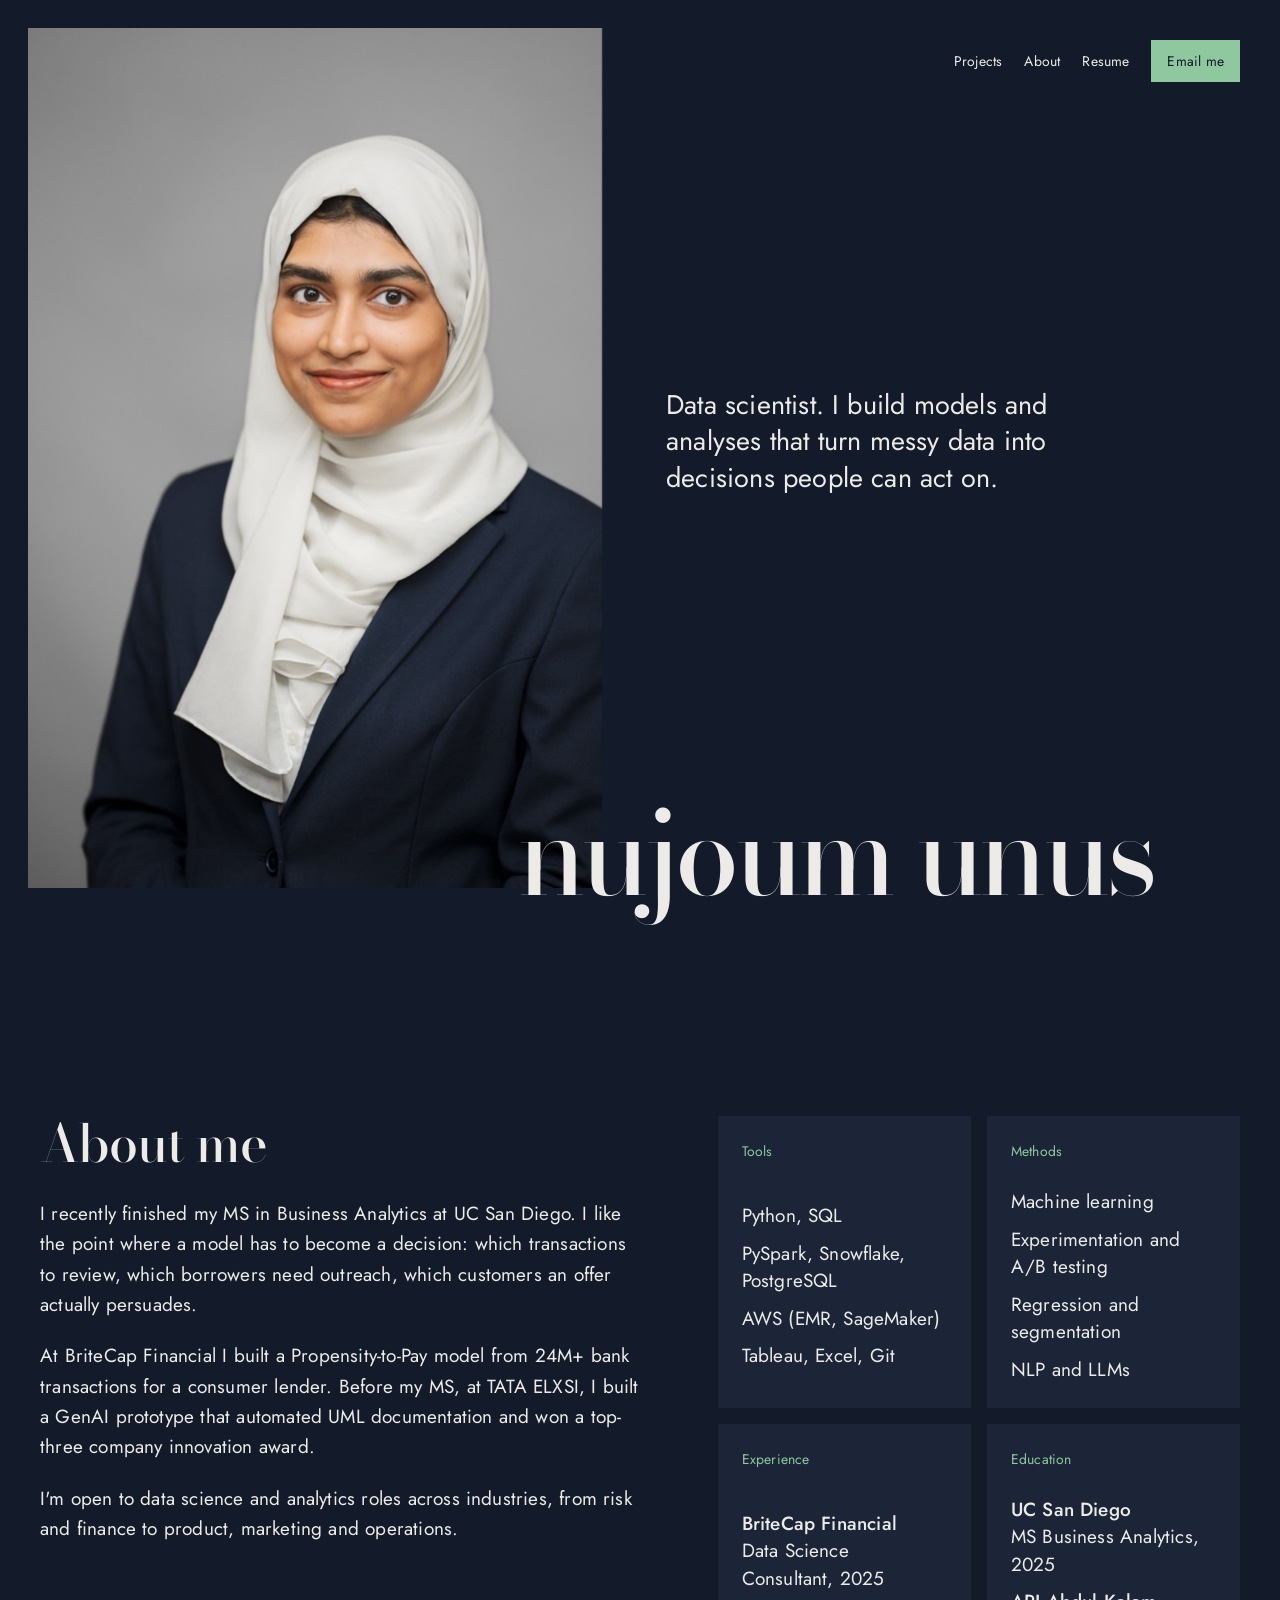
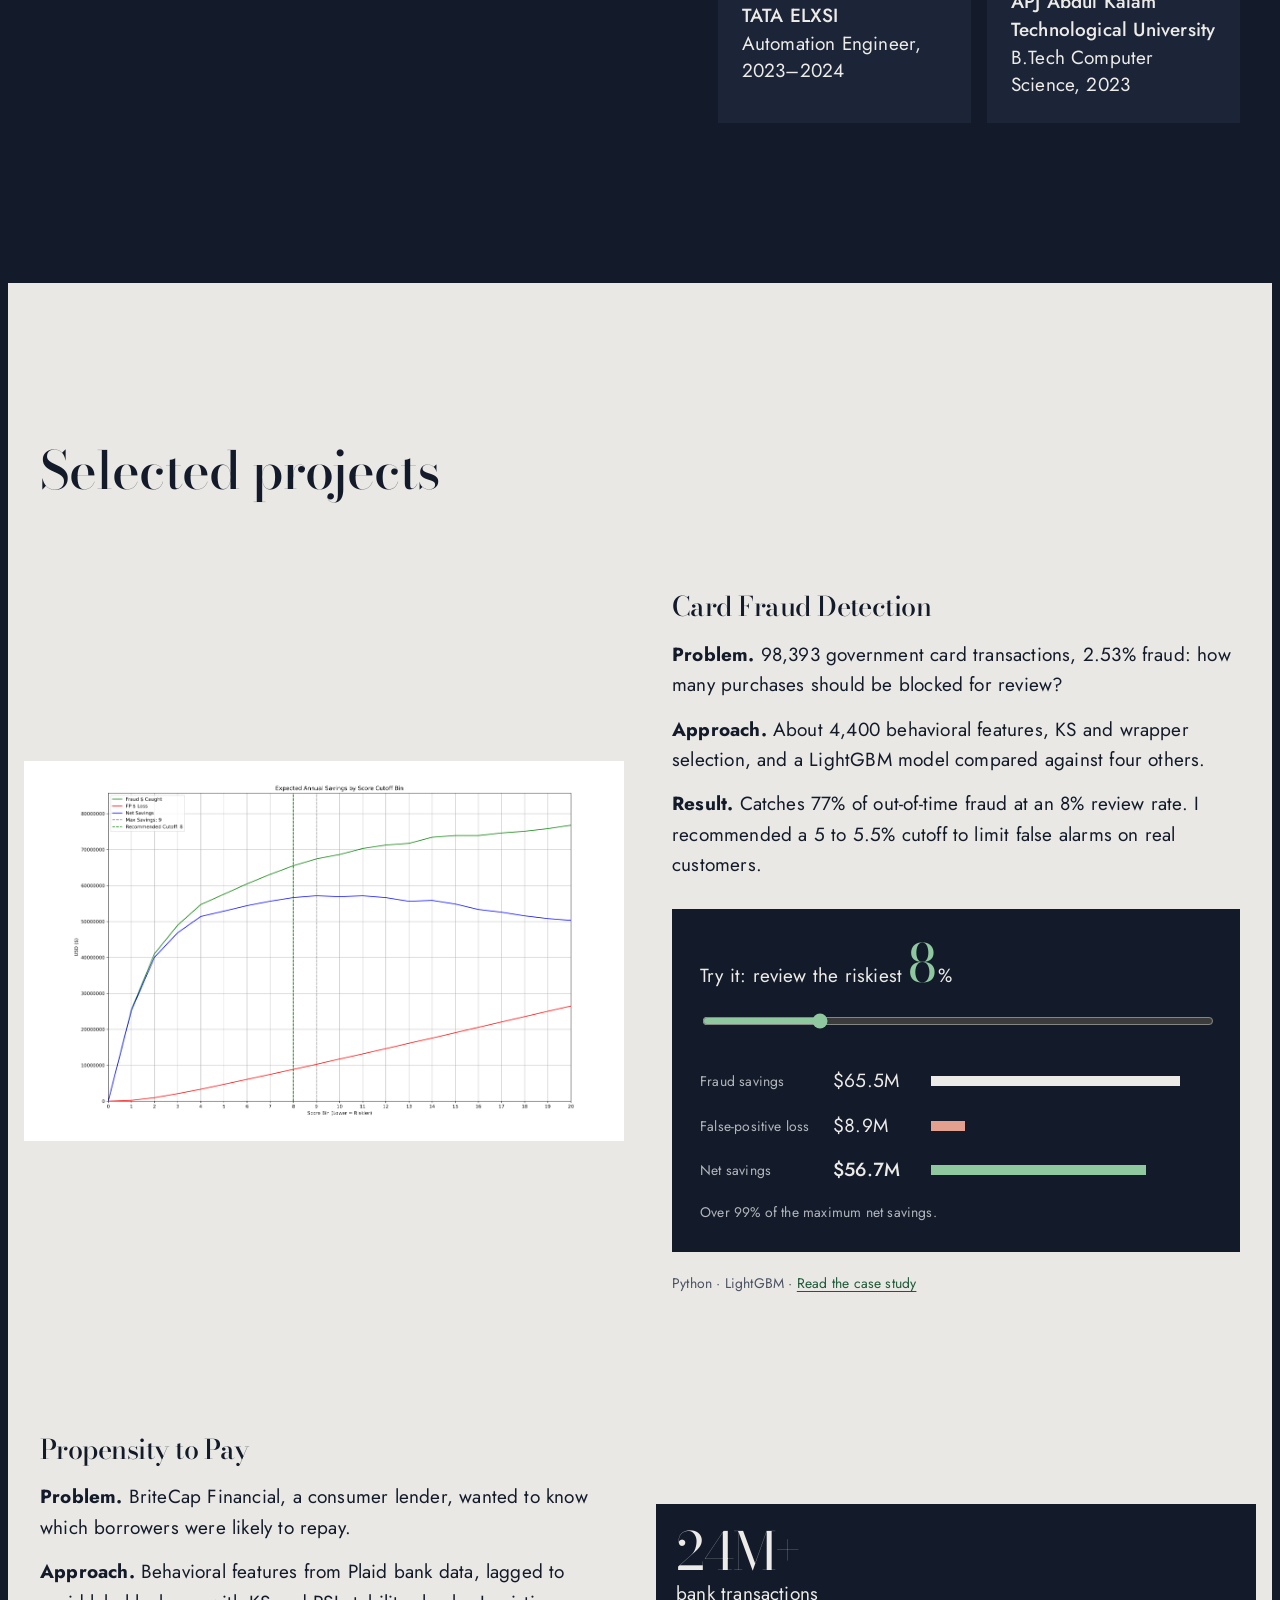
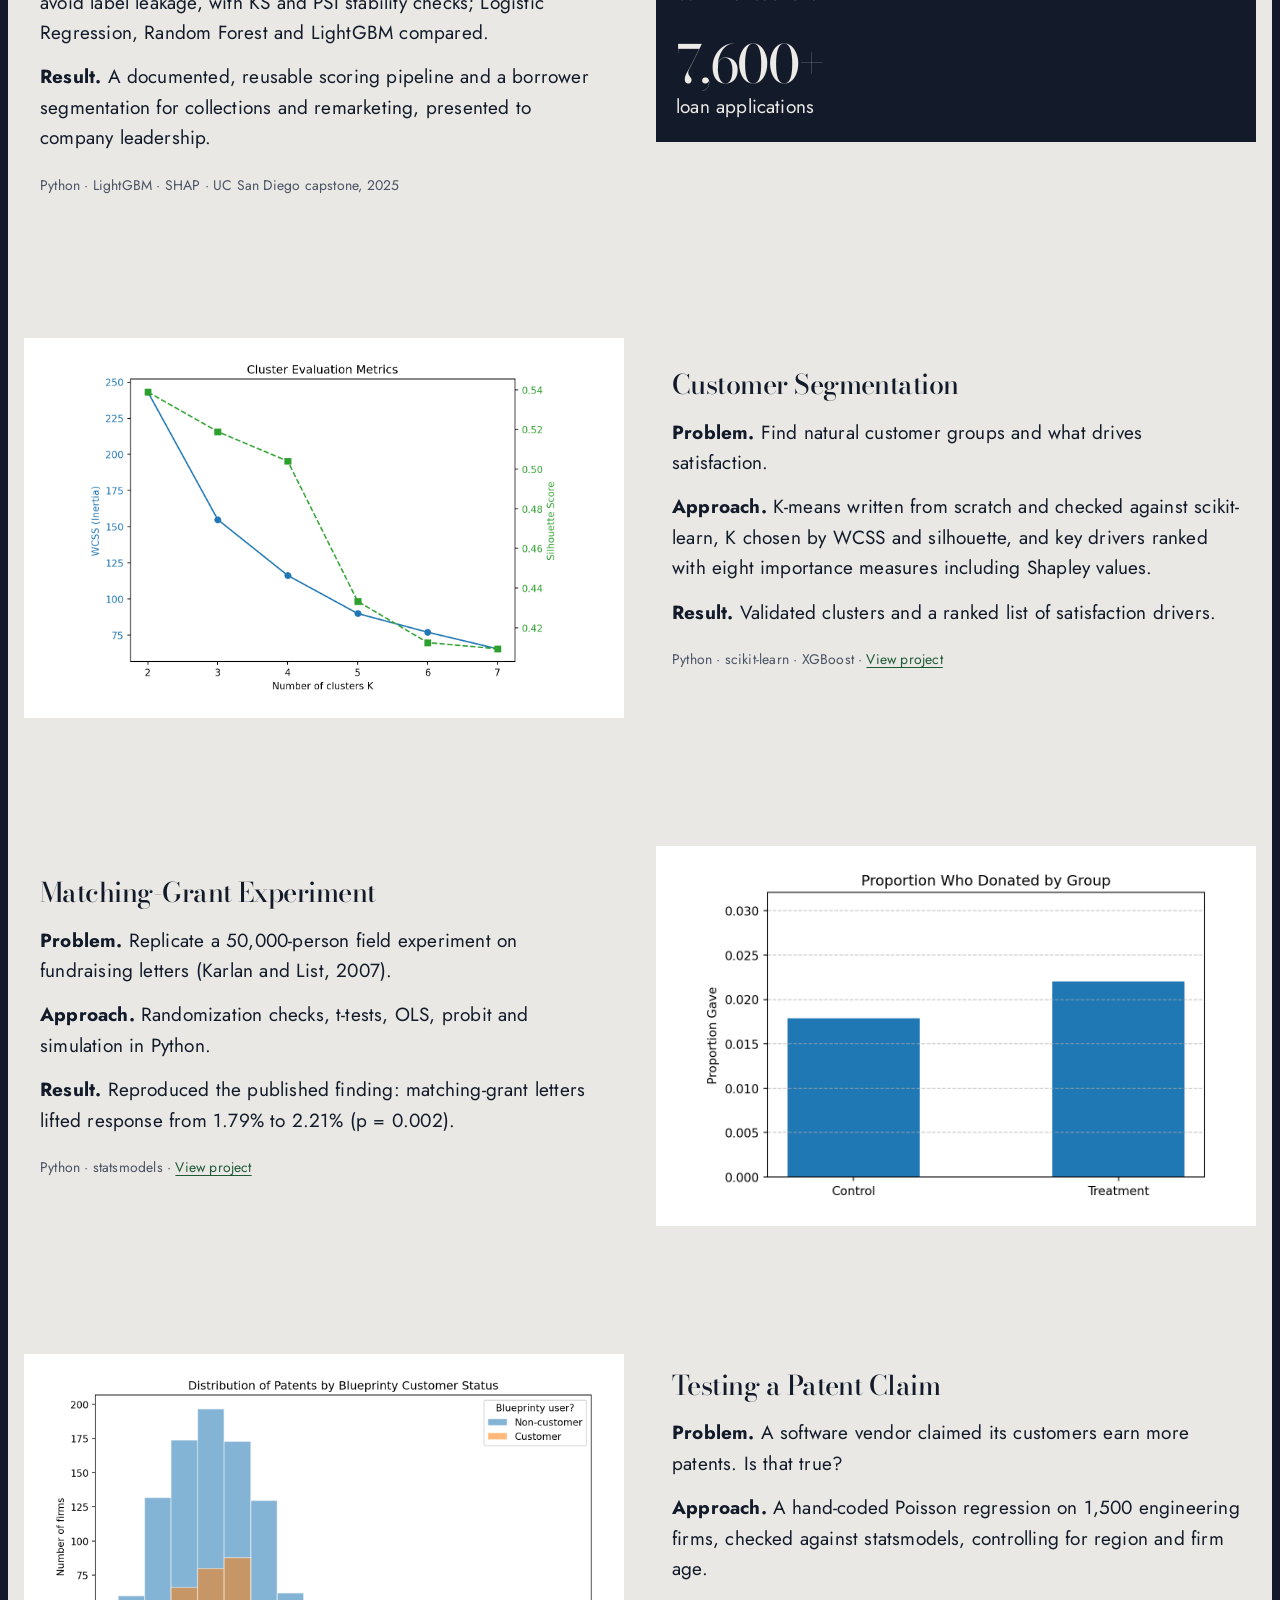
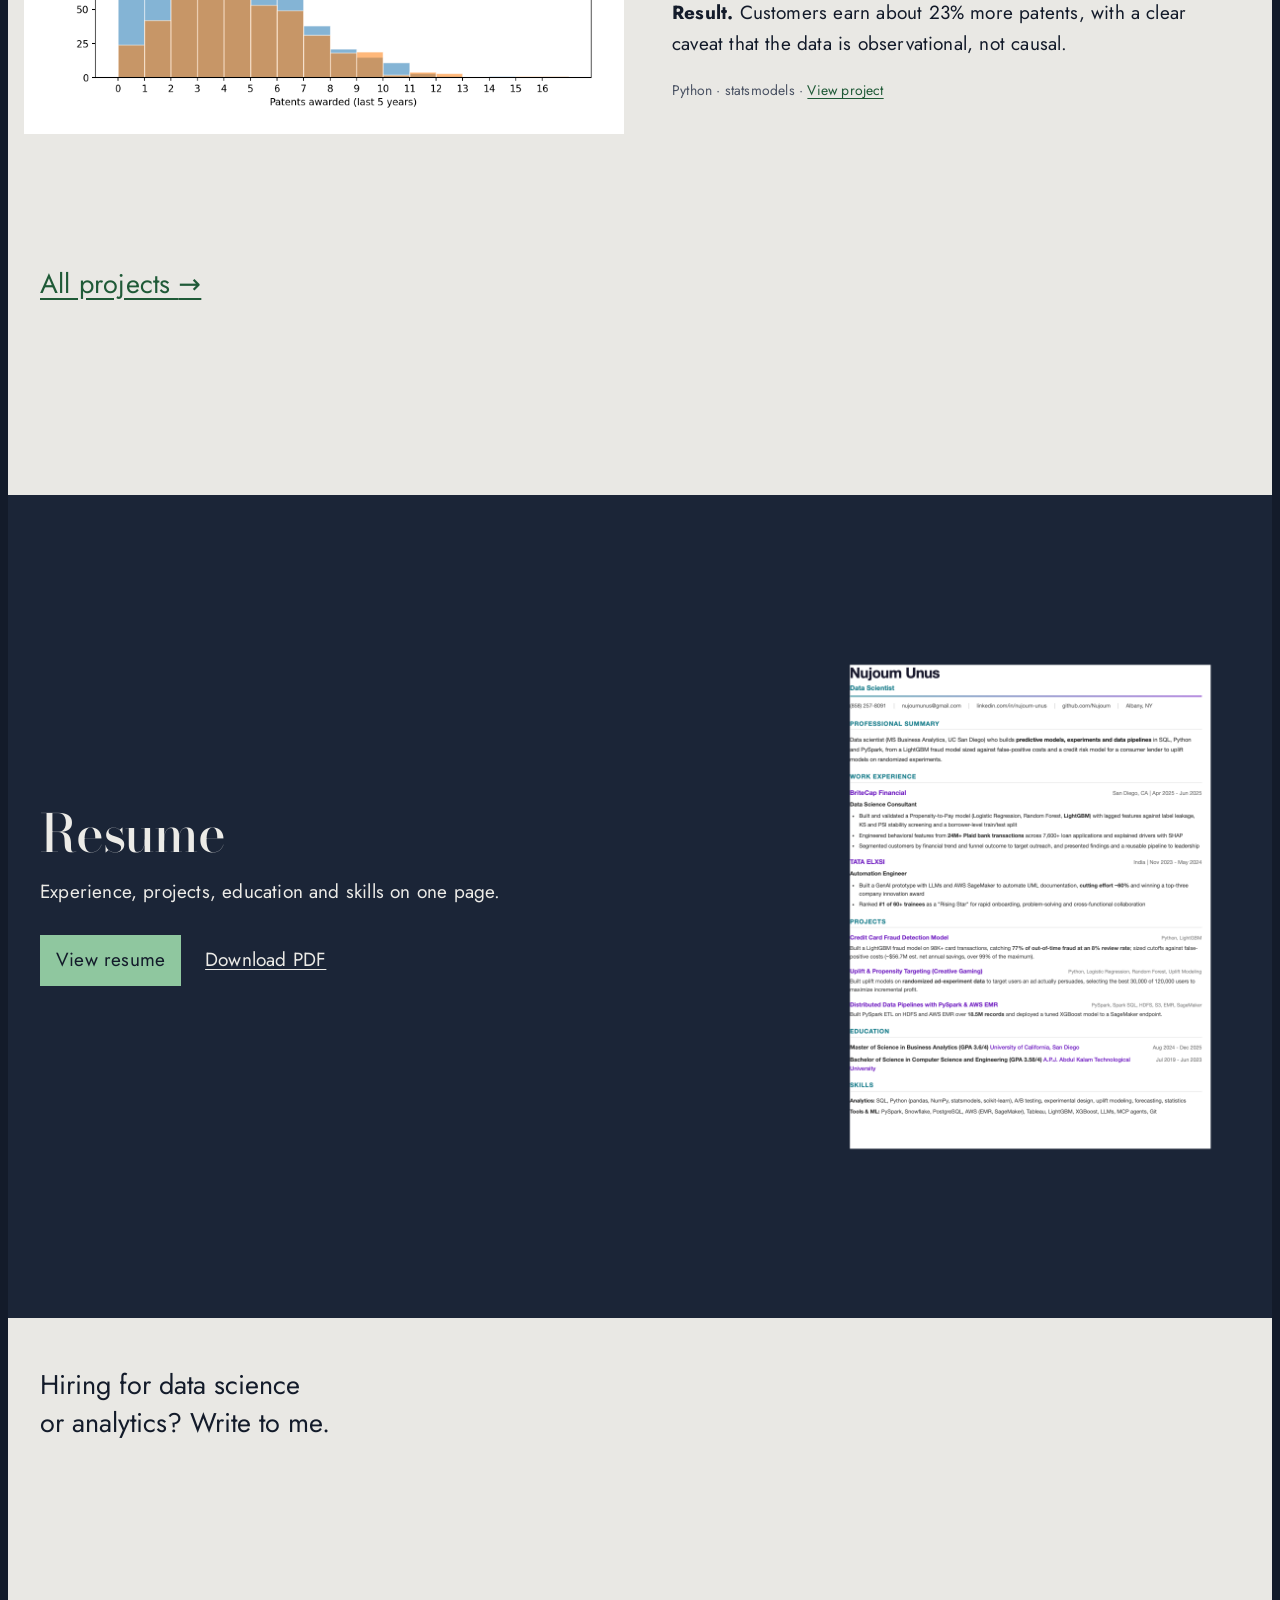
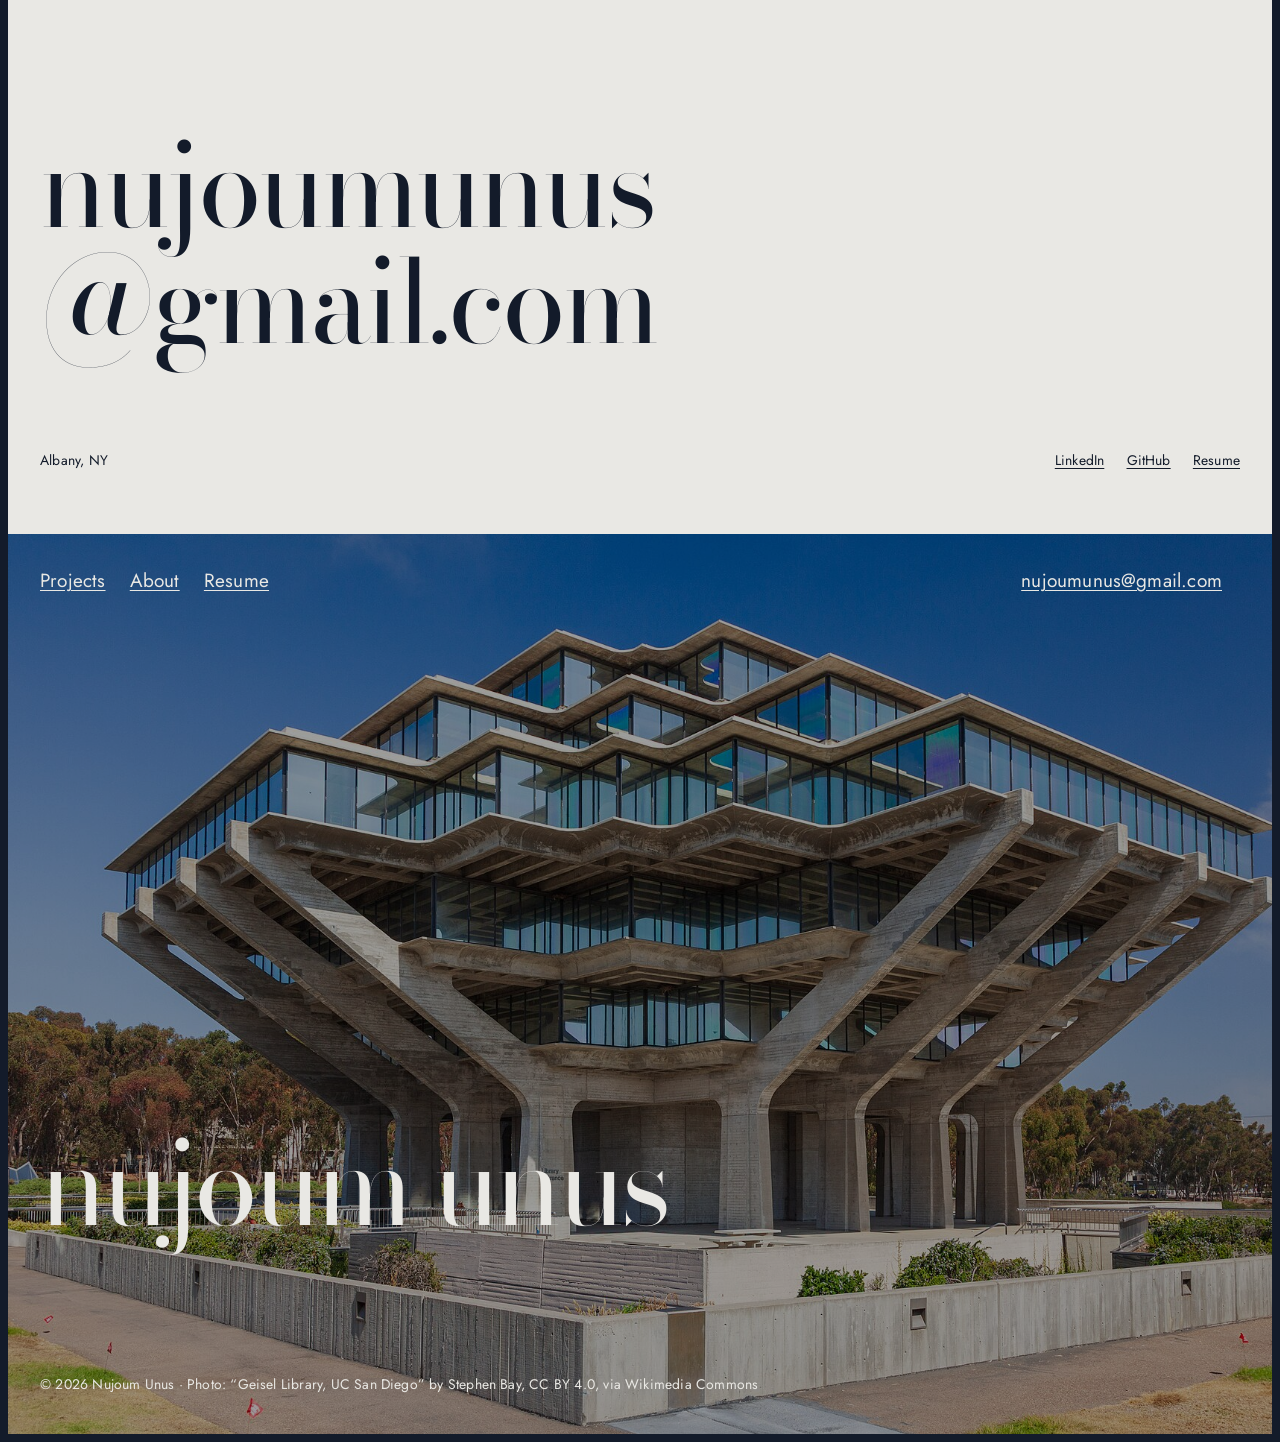
==== commit 7a41da15: "Layout pass: About as its own section with fact blocks, readable chart sizes, consistent type scale " ====
--- a/docs/index.html
+++ b/docs/index.html
@@ -143,23 +143,28 @@
 
     <h1 id="hero-name" class="wordmark" data-scale-wordmark="">nujoum unus</h1>
 
-    <section id="about" class="about" aria-labelledby="about-title">
+  </div>
+</section>
+
+<section id="about" class="about" aria-labelledby="about-title">
+  <div class="wrap about-grid">
+    <div class="about-text">
       <h2 id="about-title" class="reveal">About me</h2>
       <p class="reveal">I recently finished my MS in Business Analytics at UC San Diego. I like the point where a model has to become a decision: which transactions to review, which borrowers need outreach, which customers an offer actually persuades.</p>
       <p class="reveal">At BriteCap Financial I built a Propensity-to-Pay model from 24M+ bank transactions for a consumer lender. Before my MS, at TATA ELXSI, I built a GenAI prototype that automated UML documentation and won a top-three company innovation award.</p>
       <p class="reveal">I'm open to data science and analytics roles across industries, from risk and finance to product, marketing and operations.</p>
-
-      <dl class="facts reveal">
-        <div><dt>Tools</dt><dd>Python, SQL, PySpark, Snowflake, PostgreSQL, AWS (EMR, SageMaker), Tableau, Git</dd></div>
-        <div><dt>Methods</dt><dd>Machine learning, experimentation and A/B testing, regression, segmentation, NLP, LLMs</dd></div>
-        <div><dt>Experience</dt><dd>Data Science Consultant, BriteCap Financial (2025) · Automation Engineer, TATA ELXSI (2023–2024)</dd></div>
-        <div><dt>Education</dt><dd>MS Business Analytics, UC San Diego (2025) · B.Tech Computer Science, APJ Abdul Kalam Technological University (2023)</dd></div>
-      </dl>
-    </section>
+    </div>
+    <dl class="facts">
+      <div class="fact reveal"><dt>Tools</dt><dd><ul><li>Python, SQL</li><li>PySpark, Snowflake, PostgreSQL</li><li>AWS (EMR, SageMaker)</li><li>Tableau, Excel, Git</li></ul></dd></div>
+      <div class="fact reveal"><dt>Methods</dt><dd><ul><li>Machine learning</li><li>Experimentation and A/B testing</li><li>Regression and segmentation</li><li>NLP and LLMs</li></ul></dd></div>
+      <div class="fact reveal"><dt>Experience</dt><dd><ul><li><b>BriteCap Financial</b><br>Data Science Consultant, 2025</li><li><b>TATA ELXSI</b><br>Automation Engineer, 2023–2024</li></ul></dd></div>
+      <div class="fact reveal"><dt>Education</dt><dd><ul><li><b>UC San Diego</b><br>MS Business Analytics, 2025</li><li><b>APJ Abdul Kalam Technological University</b><br>B.Tech Computer Science, 2023</li></ul></dd></div>
+    </dl>
   </div>
 </section>
 
 <section id="projects" class="projects" aria-labelledby="projects-title">
+  <div class="wrap">
   <h2 id="projects-title" class="projects-heading">Selected projects</h2>
 
   <article class="proj">
@@ -232,15 +237,18 @@
   </article>
 
   <p class="projects-all"><a href="projects.html">All projects <span aria-hidden="true">→</span></a></p>
+</div>
 </section>
 
 <section id="resume" class="resume-band" aria-labelledby="resume-title">
+ <div class="wrap resume-grid">
   <div class="resume-text">
     <h2 id="resume-title" class="reveal">Resume</h2>
     <p class="reveal">Experience, projects, education and skills on one page.</p>
     <p class="resume-actions reveal"><a class="btn" href="resume.html">View resume</a> <a href="resume/Nujoum_Unus_Resume.pdf" download="">Download PDF</a></p>
   </div>
   <a class="resume-preview reveal" href="resume.html"><img src="assets/resume-preview.png" width="850" height="1100" loading="lazy" alt="First page of Nujoum Unus's resume"></a>
+ </div>
 </section>
 
 <section id="contact" class="contact" aria-labelledby="contact-title">
--- a/docs/styles.css
+++ b/docs/styles.css
@@ -264,3 +264,66 @@
   .proj { grid-template-columns: 1fr; gap: 28px; }
   .proj:nth-of-type(even) .proj-pic { order: 0; }
 }
+
+/* ===== Layout pass 2 (2026-10-23): calmer scale, contained widths, hero on its own ===== */
+:root {
+  --step-lead: clamp(1.25rem, 1.05rem + 0.8vw, 1.75rem);
+  --step-head: clamp(2rem, 1.5rem + 2.2vw, 3.5rem);
+}
+.wrap { max-width: 1200px; margin: 0 auto; }
+
+/* Hero: portrait, one line, the name; nothing else */
+.stage { min-height: 100svh; }
+.stage-read { display: flex; flex-direction: column; min-height: 100svh; padding-bottom: 48px; }
+.hero-copy { flex: 1; display: flex; align-items: center; min-height: 0; }
+.wordmark { margin: 0 0 0 calc(-10vw - 20px); }
+
+/* About: its own section, text left, facts right */
+.about { padding: 160px var(--margin); background: var(--bg); max-width: none; margin: 0; }
+.about-grid { display: grid; grid-template-columns: 1.15fr 1fr; gap: clamp(40px, 6vw, 96px); align-items: start; }
+.about-text p { max-width: 58ch; }
+.about h2 { margin-bottom: 28px !important; }
+.facts { margin: 0; display: grid; grid-template-columns: 1fr 1fr; gap: 16px; }
+.fact { background: var(--surface); padding: 24px; display: block; }
+.facts .fact { grid-template-columns: none; }
+.fact dt { font-size: var(--step-small); color: var(--accent); margin-bottom: 12px; padding: 0; }
+.fact dd { margin: 0; }
+.fact ul { list-style: none; margin: 0; padding: 0; }
+.fact li { margin: 0 0 10px; line-height: 1.45; }
+.fact li:last-child { margin-bottom: 0; }
+.fact b { font-weight: 500; }
+
+/* Projects: equal columns, charts at a readable size */
+.projects { padding: 160px var(--margin); }
+.projects-heading { margin: 0 0 96px !important; }
+.proj { grid-template-columns: 1fr 1fr; gap: clamp(32px, 5vw, 72px); margin-bottom: 128px; }
+.proj-pic { padding: 20px; width: 100%; max-width: 560px; justify-self: center; }
+.proj-pic img { max-height: 340px; object-fit: contain; }
+.proj-text h3 { font-size: var(--step-lead); margin: 0 0 18px; }
+.proj-text p { margin: 0 0 14px; }
+.proj-numbers { max-width: 560px; }
+.proj-numbers span { font-size: var(--step-head); line-height: 1.05; }
+.proj-numbers p { font-size: var(--step-body); }
+
+/* Resume band */
+.resume-band { display: block; padding: 140px var(--margin); }
+.resume-grid { display: grid; grid-template-columns: 1fr 1fr; gap: clamp(32px, 5vw, 80px); align-items: center; }
+.resume-preview { width: min(100%, 420px); }
+
+@media (max-width: 1000px) {
+  .about-grid { grid-template-columns: 1fr; }
+  .proj { grid-template-columns: 1fr; }
+  .proj-pic, .proj-numbers { justify-self: start; }
+}
+@media (max-width: 760px) {
+  .stage-read { min-height: 0; padding-bottom: 32px; }
+  .hero-copy { flex: none; }
+  .wordmark { margin: -6vw 0 0; }
+  .about { padding: 96px 20px; }
+  .facts { grid-template-columns: 1fr; }
+  .projects { padding: 96px 20px; }
+  .proj { margin-bottom: 88px; }
+  .proj-pic img { max-height: 260px; }
+  .resume-band { padding: 88px 20px; }
+  .resume-grid { grid-template-columns: 1fr; }
+}
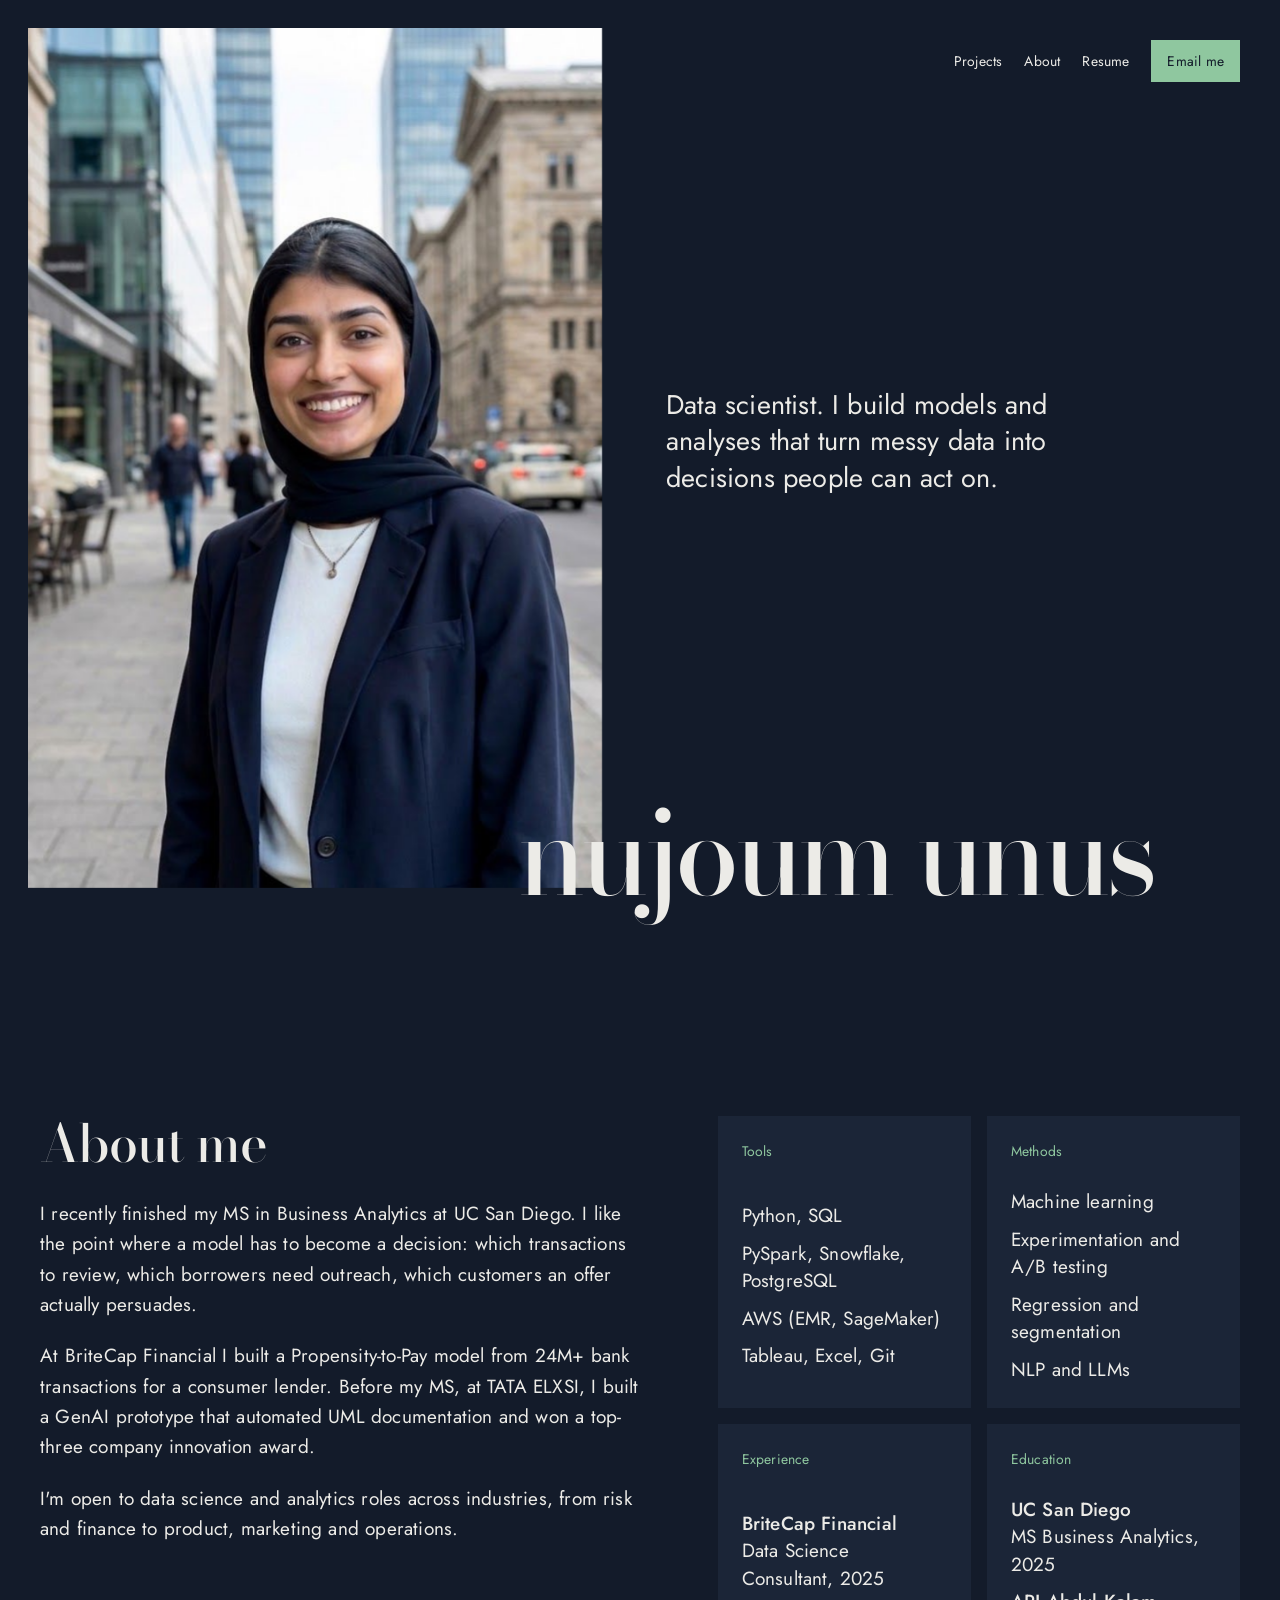
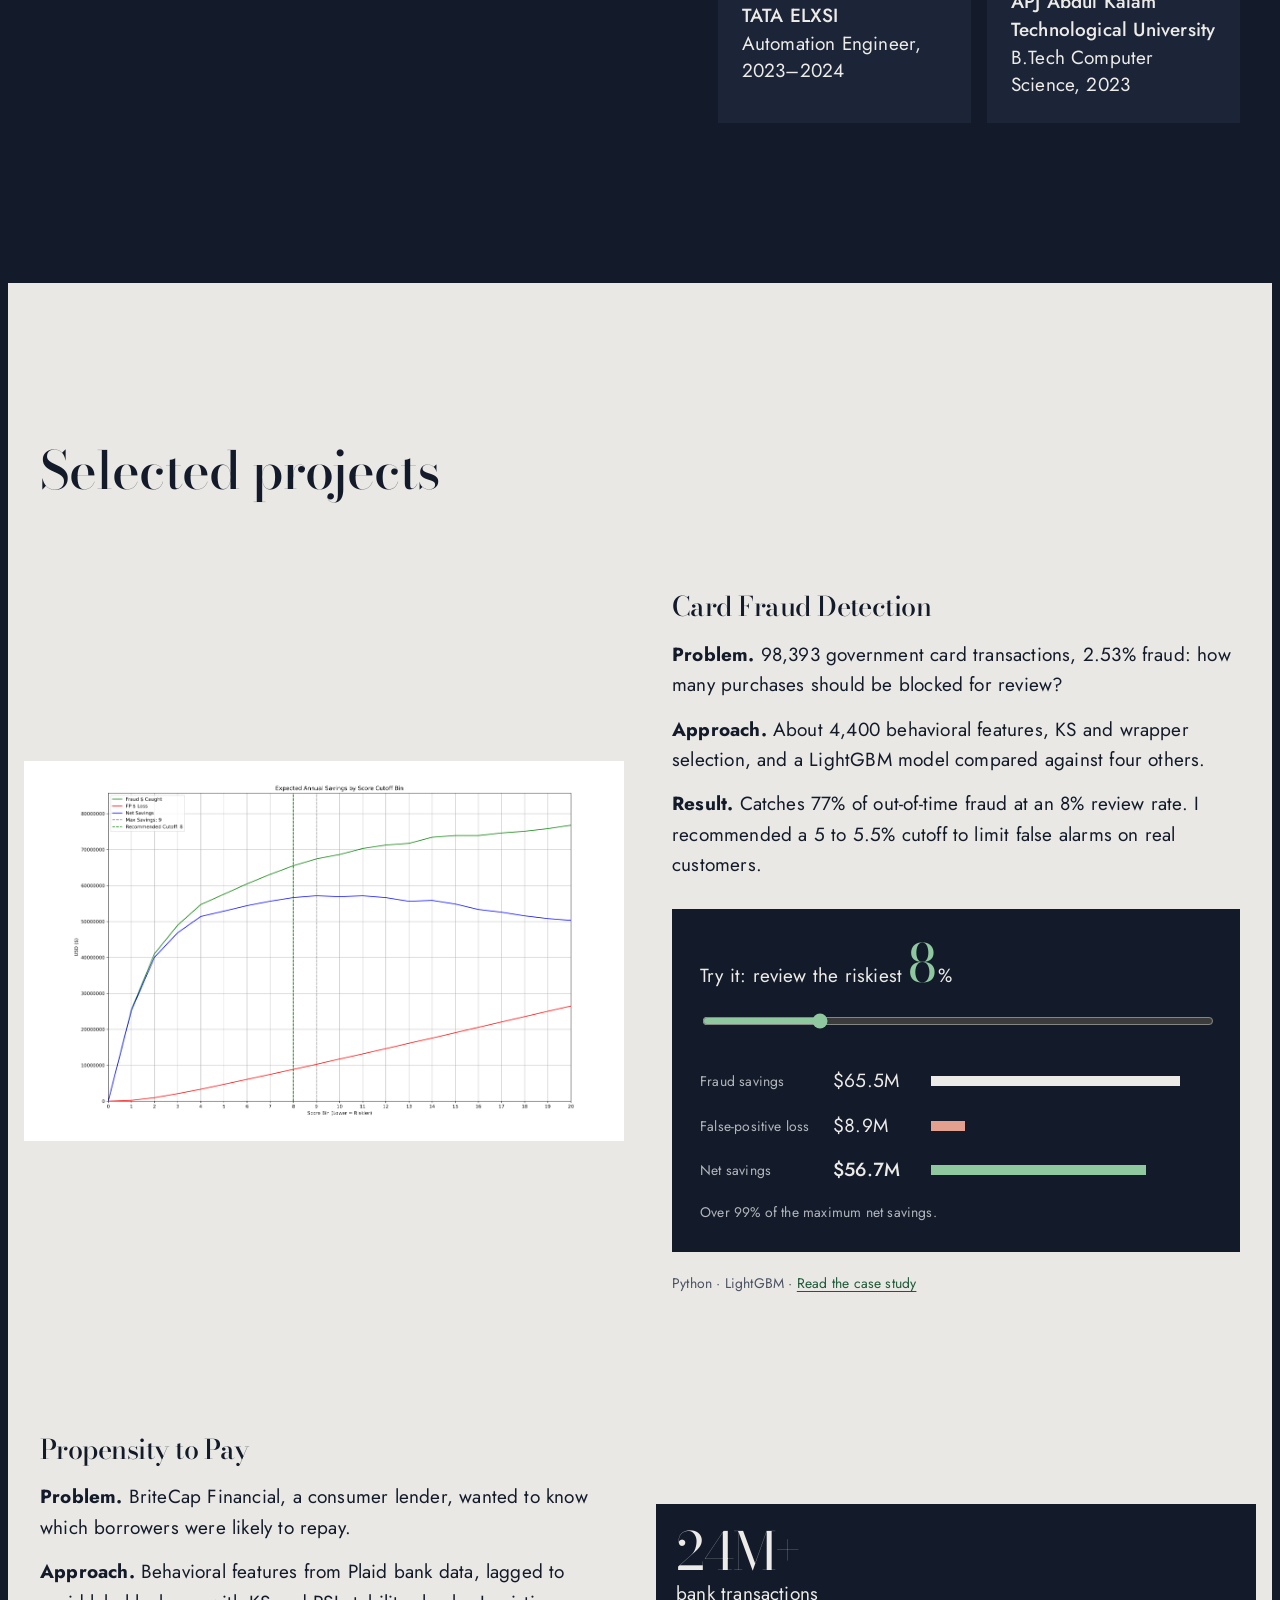
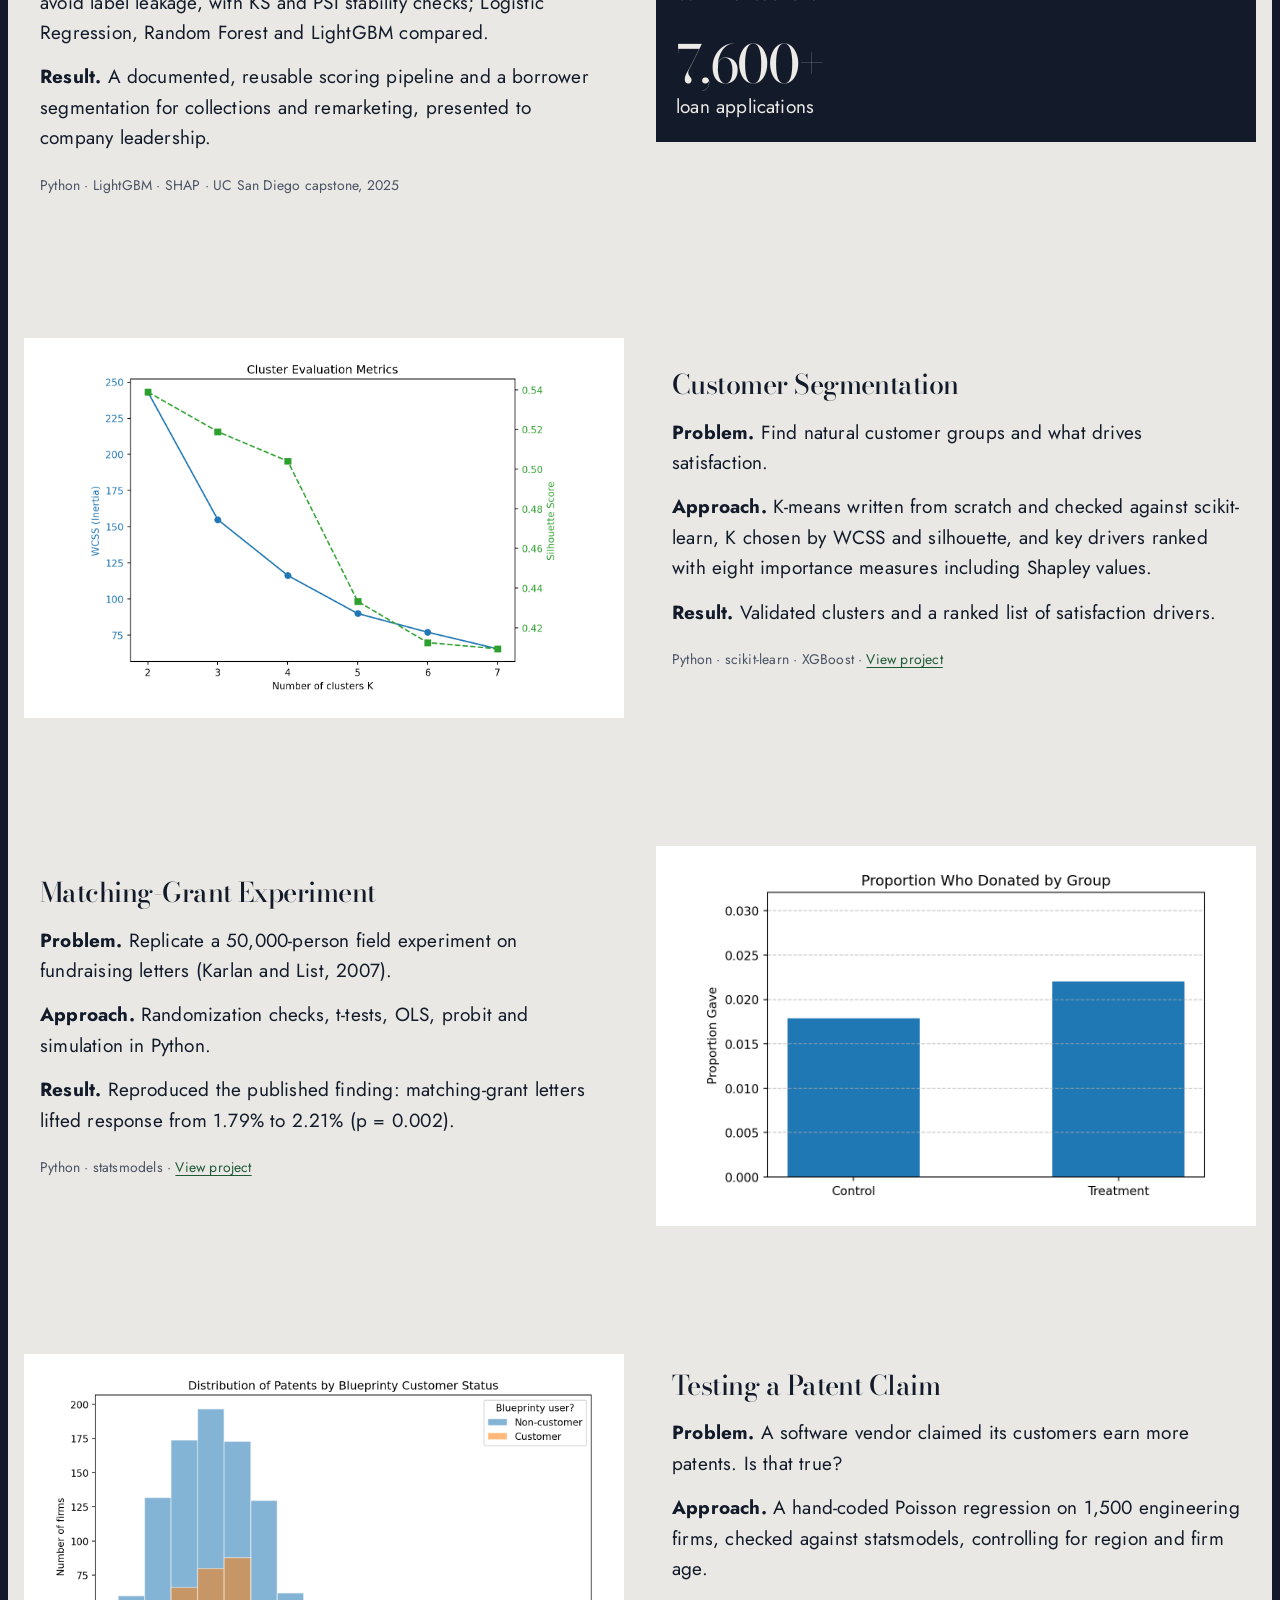
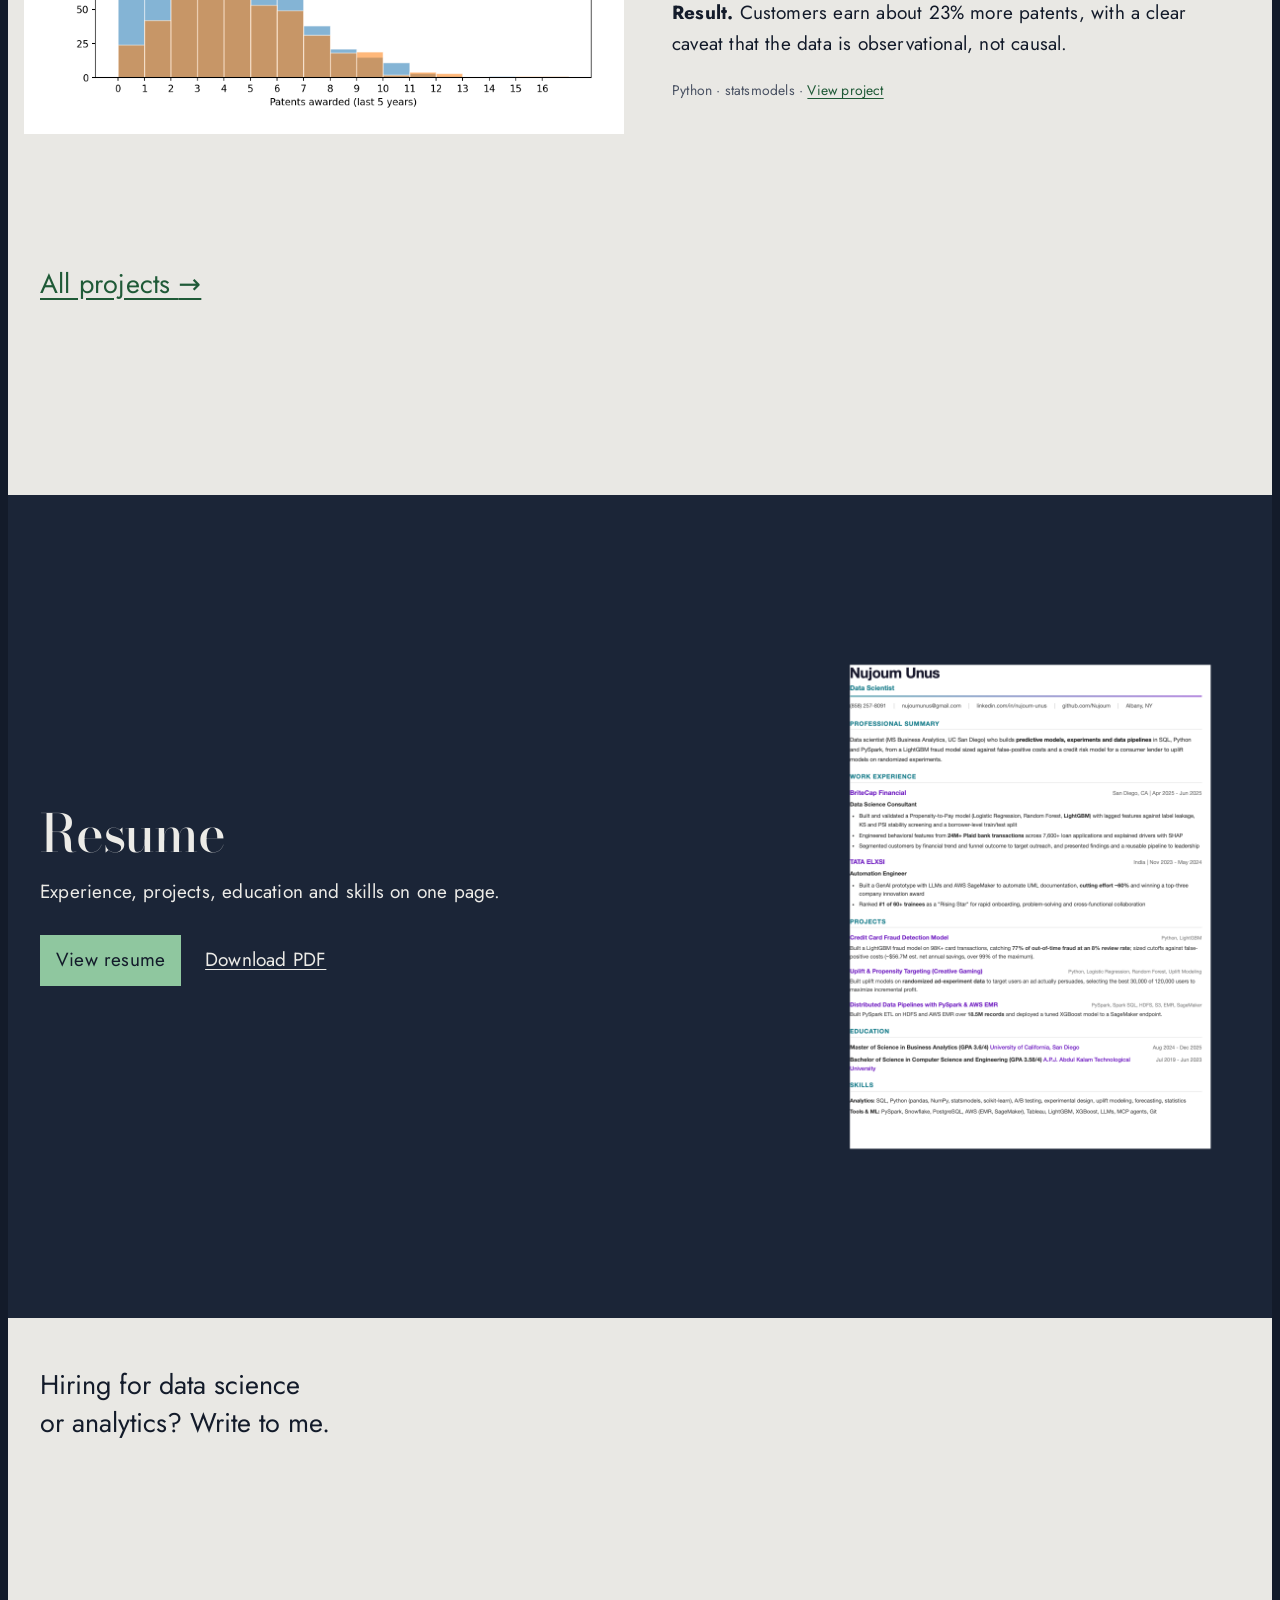
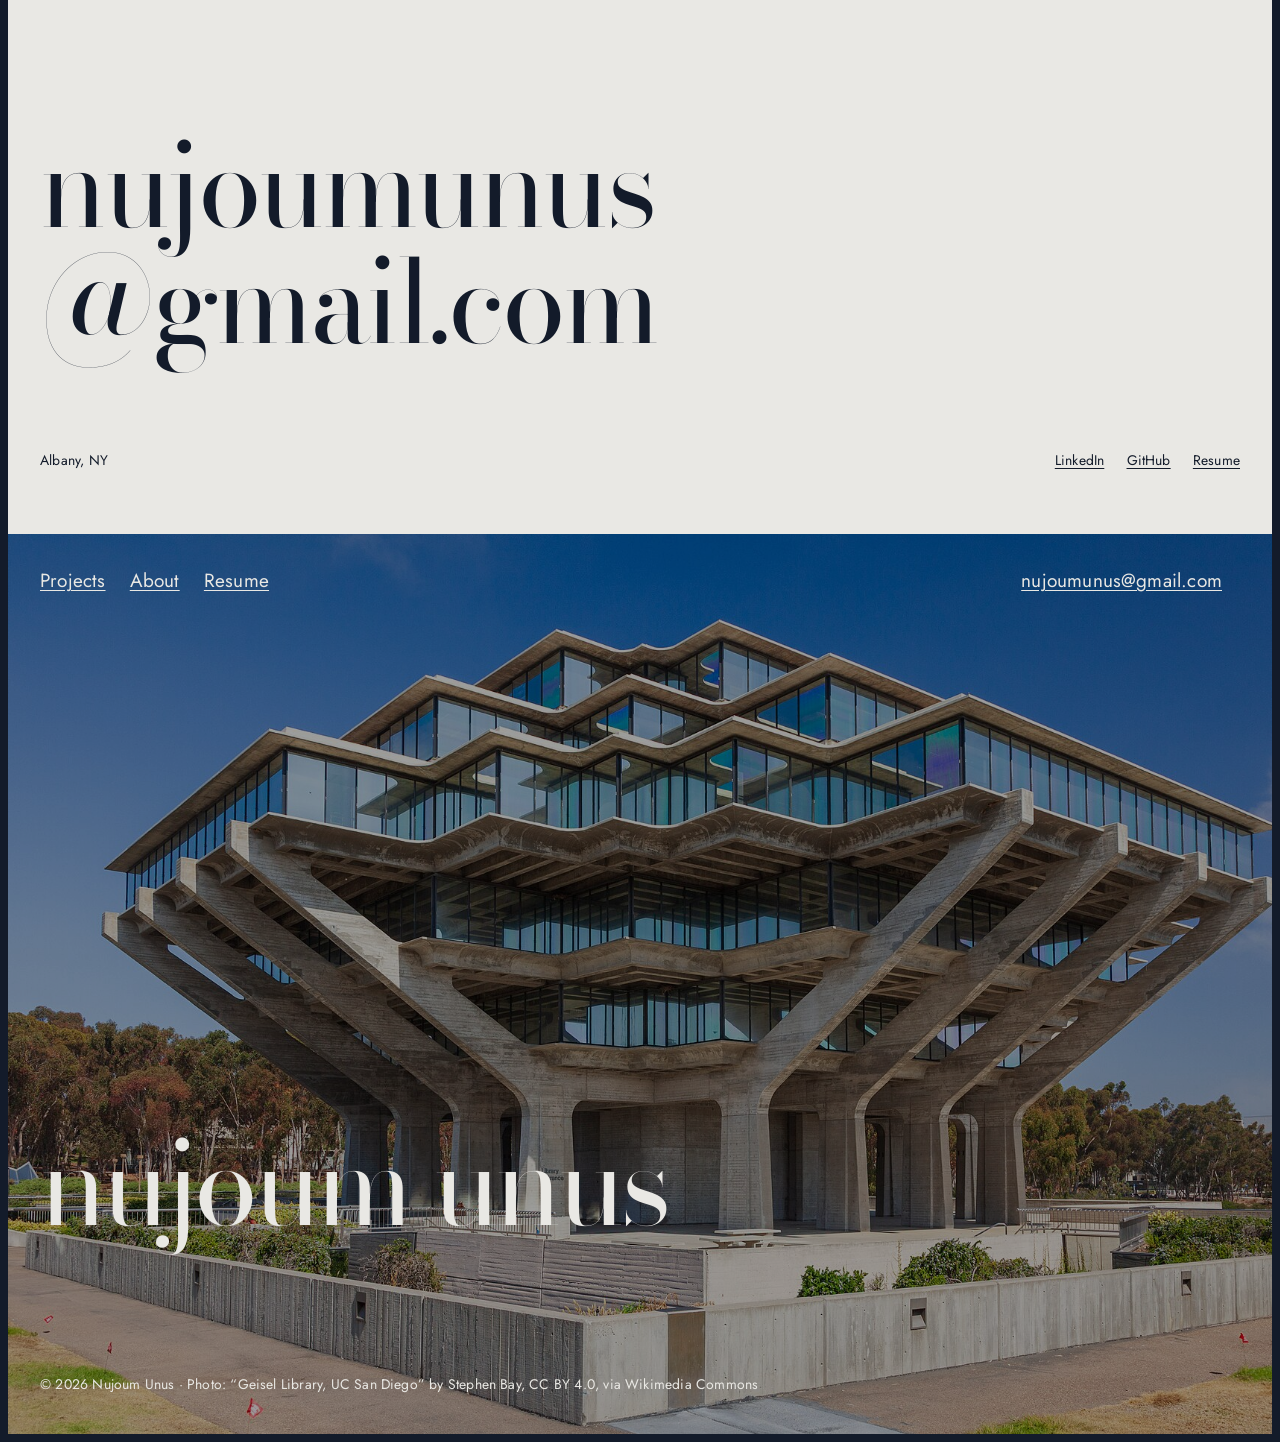
==== commit a23c951c: "Use LinkedIn profile photo as the portrait Co-Authored-By: Claude Opus 5.5 <noreply@anthropic.com>" ====
--- a/docs/index.html
+++ b/docs/index.html
@@ -126,7 +126,7 @@
 
 <section class="stage" aria-labelledby="hero-name">
   <div class="stage-photo">
-    <img src="assets/portrait.jpg" width="1600" height="1066" alt="Nujoum Unus in a navy blazer and ivory hijab, smiling, against a grey backdrop" fetchpriority="high">
+    <img src="assets/portrait.jpg" width="880" height="972" alt="Nujoum Unus in a navy blazer and navy hijab, smiling, on a city street" fetchpriority="high">
   </div>
 
   <div class="stage-read">
--- a/docs/styles.css
+++ b/docs/styles.css
@@ -1,4 +1,4 @@
-/* ===== Tokens: colours taken from the portrait (navy blazer, ivory hijab, grey backdrop)
+/* ===== Tokens: colours taken from the portrait (navy blazer and hijab, stone street)
    and the recommended-cutoff line of the fraud chart (green accent) ===== */
 :root {
   --bg: #131b2a;
@@ -79,7 +79,7 @@
   position: sticky; top: 20px;
   width: calc(100% - 20px); height: calc(100svh - 40px);
   margin: 20px 0 20px 20px;
-  object-fit: cover; object-position: 45% 30%;
+  object-fit: cover; object-position: 55% 30%;
   display: block;
 }
 .stage-read { padding: 0 var(--margin) 160px clamp(32px, 5vw, 72px); position: relative; }
